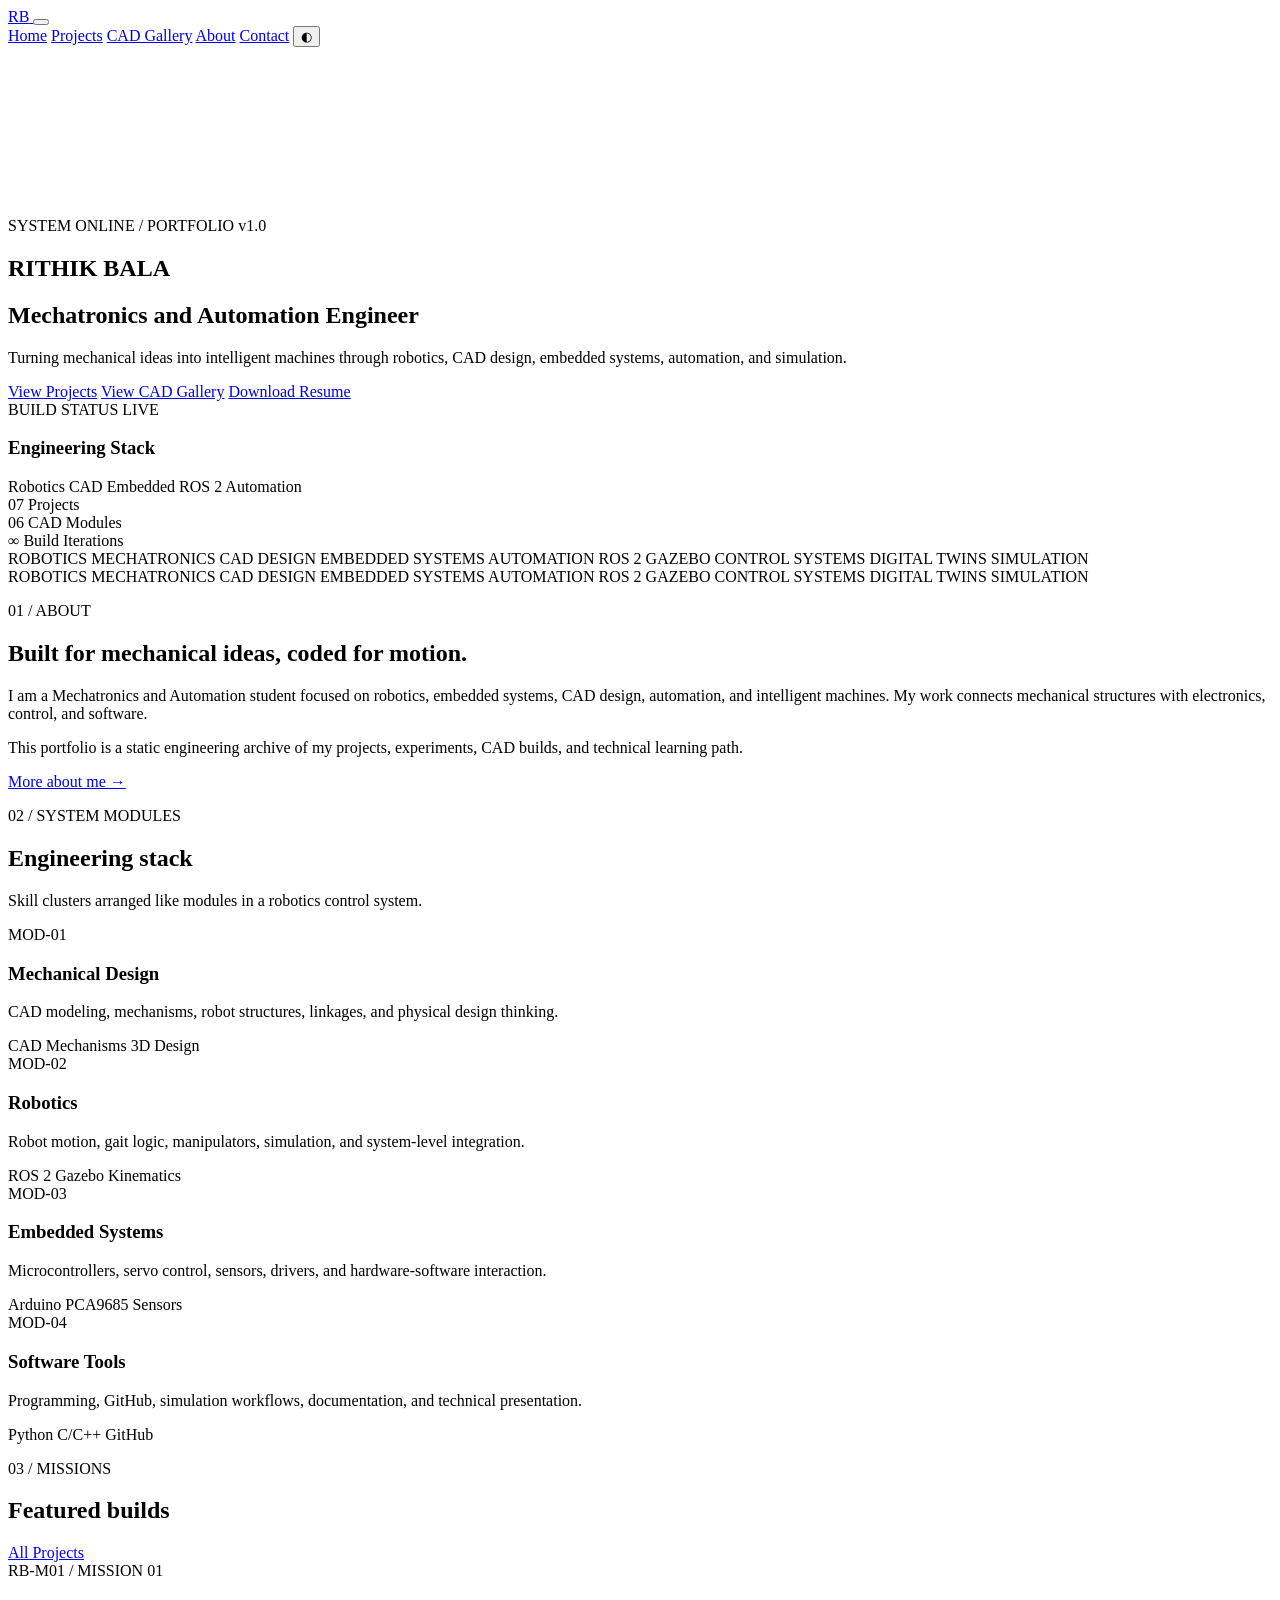
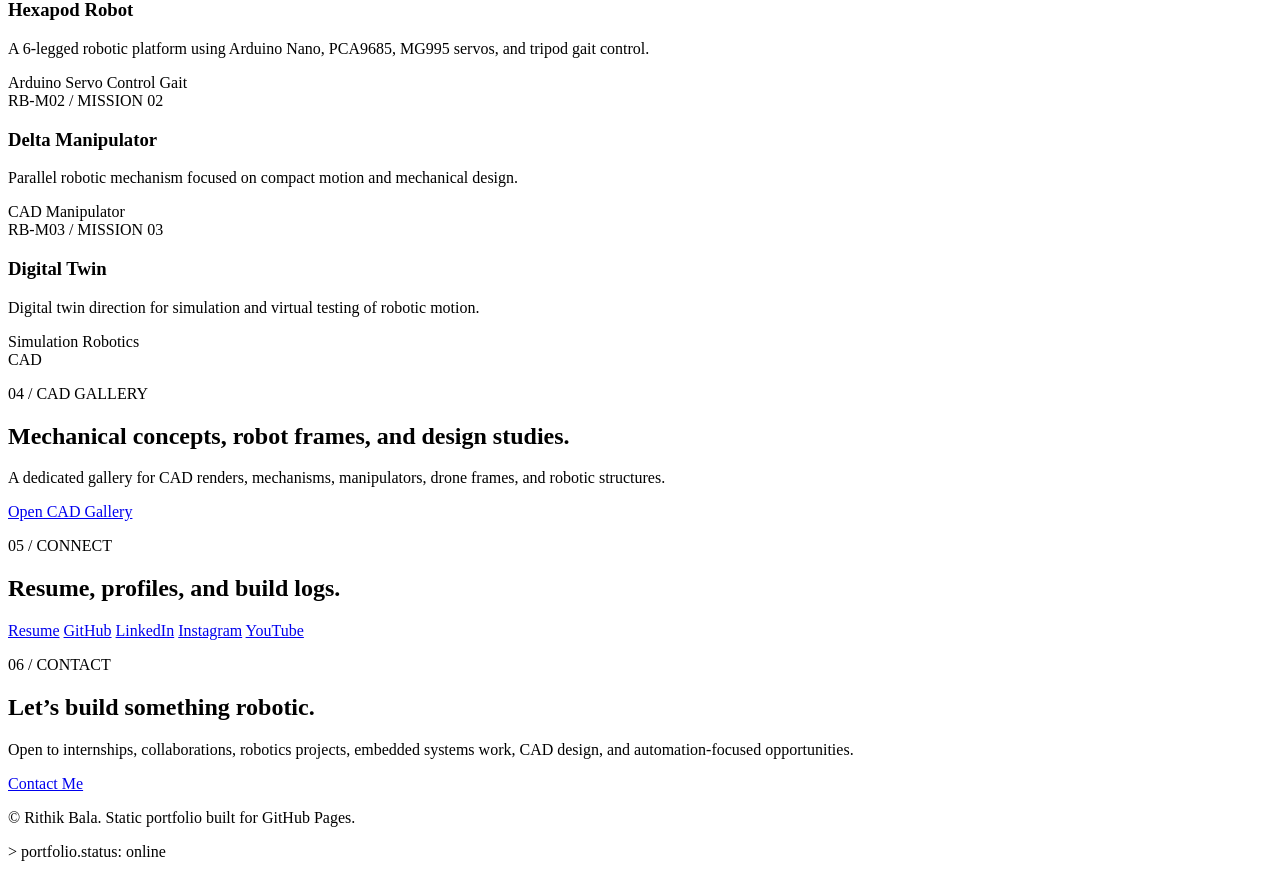
==== index.html @ ded5777e "Initial Portfolio Website" ====
<!DOCTYPE html>
<html lang="en" data-theme="dark">
<head>
  <meta charset="UTF-8" />
  <meta name="viewport" content="width=device-width, initial-scale=1.0" />

  <title>Rithik Bala | Mechatronics and Automation Engineer</title>

  <meta name="description" content="Portfolio of Rithik Bala, a Mechatronics and Automation Engineer focused on robotics, CAD, embedded systems, automation, and intelligent machines." />

  <link rel="stylesheet" href="css/style.css" />
</head>

<body>
  <div class="cursor-glow"></div>
  <div class="noise-layer"></div>
  <div class="scanline-layer"></div>
  <div class="scroll-progress" id="scrollProgress"></div>

  <header class="site-header" id="siteHeader">
    <nav class="navbar container">
      <a href="index.html" class="logo" aria-label="Rithik Bala Home">
        <span>RB</span>
      </a>

      <button class="nav-toggle" id="navToggle" aria-label="Toggle navigation">
        <span></span>
        <span></span>
      </button>

      <div class="nav-menu" id="navMenu">
        <a href="index.html" class="nav-link active">Home</a>
        <a href="projects.html" class="nav-link">Projects</a>
        <a href="cad-gallery.html" class="nav-link">CAD Gallery</a>
        <a href="about.html" class="nav-link">About</a>
        <a href="contact.html" class="nav-link">Contact</a>
        <button class="theme-toggle" id="themeToggle" aria-label="Toggle dark and light mode">
          <span class="theme-icon">◐</span>
        </button>
      </div>
    </nav>
  </header>

  <main>
    <section class="hero home-hero">
      <video class="hero-video" autoplay muted loop playsinline>
        <source src="assets/videos/hero-bg.mp4" type="video/mp4" />
      </video>

      <div class="hero-overlay"></div>
      <div class="grid-overlay"></div>

      <div class="container hero-inner">
        <div class="hero-content reveal">
          <p class="eyebrow">
            <span class="pulse-dot"></span>
            SYSTEM ONLINE / PORTFOLIO v1.0
          </p>

          <h1 class="hero-title glitch-text" data-text="RITHIK BALA">
            RITHIK BALA
          </h1>

          <h2 class="hero-subtitle">Mechatronics and Automation Engineer</h2>

          <p class="hero-description">
            Turning mechanical ideas into intelligent machines through robotics,
            CAD design, embedded systems, automation, and simulation.
          </p>

          <div class="hero-actions">
            <a href="projects.html" class="btn btn-primary">View Projects</a>
            <a href="cad-gallery.html" class="btn btn-secondary">View CAD Gallery</a>
            <a href="assets/resume/Rithik_Bala_Resume.pdf" class="btn btn-ghost" target="_blank">Download Resume</a>
          </div>
        </div>

        <aside class="hero-dashboard reveal delay-2">
          <div class="dashboard-card status-card">
            <div class="card-topline">
              <span>BUILD STATUS</span>
              <span class="live-indicator">LIVE</span>
            </div>
            <h3>Engineering Stack</h3>
            <div class="stack-list">
              <span>Robotics</span>
              <span>CAD</span>
              <span>Embedded</span>
              <span>ROS 2</span>
              <span>Automation</span>
            </div>
          </div>

          <div class="dashboard-grid">
            <div class="mini-panel">
              <span class="panel-number">07</span>
              <span class="panel-label">Projects</span>
            </div>
            <div class="mini-panel">
              <span class="panel-number">06</span>
              <span class="panel-label">CAD Modules</span>
            </div>
            <div class="mini-panel wide">
              <span class="panel-number">∞</span>
              <span class="panel-label">Build Iterations</span>
            </div>
          </div>
        </aside>
      </div>

      <div class="hero-ticker" aria-hidden="true">
  <div class="ticker-track">
    <div class="ticker-group">
      <span>ROBOTICS</span>
      <span>MECHATRONICS</span>
      <span>CAD DESIGN</span>
      <span>EMBEDDED SYSTEMS</span>
      <span>AUTOMATION</span>
      <span>ROS 2</span>
      <span>GAZEBO</span>
      <span>CONTROL SYSTEMS</span>
      <span>DIGITAL TWINS</span>
      <span>SIMULATION</span>
    </div>

    <div class="ticker-group">
      <span>ROBOTICS</span>
      <span>MECHATRONICS</span>
      <span>CAD DESIGN</span>
      <span>EMBEDDED SYSTEMS</span>
      <span>AUTOMATION</span>
      <span>ROS 2</span>
      <span>GAZEBO</span>
      <span>CONTROL SYSTEMS</span>
      <span>DIGITAL TWINS</span>
      <span>SIMULATION</span>
    </div>
  </div>
</div>
    </section>

    <section class="section intro-section">
      <div class="container two-column">
        <div class="section-heading reveal">
          <p class="section-kicker">01 / ABOUT</p>
          <h2>Built for mechanical ideas, coded for motion.</h2>
        </div>

        <div class="section-copy reveal delay-1">
          <p>
            I am a Mechatronics and Automation student focused on robotics,
            embedded systems, CAD design, automation, and intelligent machines.
            My work connects mechanical structures with electronics, control,
            and software.
          </p>
          <p>
            This portfolio is a static engineering archive of my projects,
            experiments, CAD builds, and technical learning path.
          </p>
          <a href="about.html" class="text-link">More about me →</a>
        </div>
      </div>
    </section>

    <section class="section skills-section">
      <div class="container">
        <div class="section-heading centered reveal">
          <p class="section-kicker">02 / SYSTEM MODULES</p>
          <h2>Engineering stack</h2>
          <p>Skill clusters arranged like modules in a robotics control system.</p>
        </div>

        <div class="skills-grid">
          <article class="skill-card reveal">
            <span class="skill-index">MOD-01</span>
            <h3>Mechanical Design</h3>
            <p>CAD modeling, mechanisms, robot structures, linkages, and physical design thinking.</p>
            <div class="tag-row">
              <span>CAD</span>
              <span>Mechanisms</span>
              <span>3D Design</span>
            </div>
          </article>

          <article class="skill-card reveal delay-1">
            <span class="skill-index">MOD-02</span>
            <h3>Robotics</h3>
            <p>Robot motion, gait logic, manipulators, simulation, and system-level integration.</p>
            <div class="tag-row">
              <span>ROS 2</span>
              <span>Gazebo</span>
              <span>Kinematics</span>
            </div>
          </article>

          <article class="skill-card reveal delay-2">
            <span class="skill-index">MOD-03</span>
            <h3>Embedded Systems</h3>
            <p>Microcontrollers, servo control, sensors, drivers, and hardware-software interaction.</p>
            <div class="tag-row">
              <span>Arduino</span>
              <span>PCA9685</span>
              <span>Sensors</span>
            </div>
          </article>

          <article class="skill-card reveal delay-3">
            <span class="skill-index">MOD-04</span>
            <h3>Software Tools</h3>
            <p>Programming, GitHub, simulation workflows, documentation, and technical presentation.</p>
            <div class="tag-row">
              <span>Python</span>
              <span>C/C++</span>
              <span>GitHub</span>
            </div>
          </article>
        </div>
      </div>
    </section>

    <section class="section featured-projects">
      <div class="container">
        <div class="section-heading split-heading reveal">
          <div>
            <p class="section-kicker">03 / MISSIONS</p>
            <h2>Featured builds</h2>
          </div>
          <a href="projects.html" class="btn btn-secondary small-btn">All Projects</a>
        </div>

        <div class="bento-grid home-bento">
          <article class="project-card bento-large reveal tilt-card">
            <div class="mission-label">RB-M01 / MISSION 01</div>
            <h3>Hexapod Robot</h3>
            <p>
              A 6-legged robotic platform using Arduino Nano, PCA9685,
              MG995 servos, and tripod gait control.
            </p>
            <div class="tag-row">
              <span>Arduino</span>
              <span>Servo Control</span>
              <span>Gait</span>
            </div>
          </article>

          <article class="project-card reveal delay-1 tilt-card">
            <div class="mission-label">RB-M02 / MISSION 02</div>
            <h3>Delta Manipulator</h3>
            <p>Parallel robotic mechanism focused on compact motion and mechanical design.</p>
            <div class="tag-row">
              <span>CAD</span>
              <span>Manipulator</span>
            </div>
          </article>

          <article class="project-card reveal delay-2 tilt-card">
            <div class="mission-label">RB-M03 / MISSION 03</div>
            <h3>Digital Twin</h3>
            <p>Digital twin direction for simulation and virtual testing of robotic motion.</p>
            <div class="tag-row">
              <span>Simulation</span>
              <span>Robotics</span>
            </div>
          </article>
        </div>
      </div>
    </section>

    <section class="section cad-preview">
      <div class="container two-column reverse-mobile">
        <div class="cad-orbit reveal">
          <div class="orbit-ring ring-one"></div>
          <div class="orbit-ring ring-two"></div>
          <div class="orbit-core">CAD</div>
        </div>

        <div class="section-heading reveal delay-1">
          <p class="section-kicker">04 / CAD GALLERY</p>
          <h2>Mechanical concepts, robot frames, and design studies.</h2>
          <p>
            A dedicated gallery for CAD renders, mechanisms, manipulators,
            drone frames, and robotic structures.
          </p>
          <a href="cad-gallery.html" class="btn btn-primary">Open CAD Gallery</a>
        </div>
      </div>
    </section>

    <section class="section profile-links-section">
      <div class="container">
        <div class="profile-panel reveal">
          <div>
            <p class="section-kicker">05 / CONNECT</p>
            <h2>Resume, profiles, and build logs.</h2>
          </div>

          <div class="profile-actions">
            <a href="assets/resume/Rithik_Bala_Resume.pdf" target="_blank" class="profile-link">Resume</a>
            <a href="#" class="profile-link">GitHub</a>
            <a href="#" class="profile-link">LinkedIn</a>
            <a href="#" class="profile-link">Instagram</a>
            <a href="#" class="profile-link">YouTube</a>
          </div>
        </div>
      </div>
    </section>

    <section class="section contact-cta">
      <div class="container">
        <div class="cta-box reveal">
          <p class="section-kicker">06 / CONTACT</p>
          <h2>Let’s build something robotic.</h2>
          <p>
            Open to internships, collaborations, robotics projects, embedded systems work,
            CAD design, and automation-focused opportunities.
          </p>
          <a href="contact.html" class="btn btn-primary">Contact Me</a>
        </div>
      </div>
    </section>
  </main>

  <footer class="site-footer">
    <div class="container footer-inner">
      <p>© <span id="year"></span> Rithik Bala. Static portfolio built for GitHub Pages.</p>
      <p class="footer-command">&gt; portfolio.status: online</p>
    </div>
  </footer>

  <script src="js/main.js"></script>
</body>
</html>
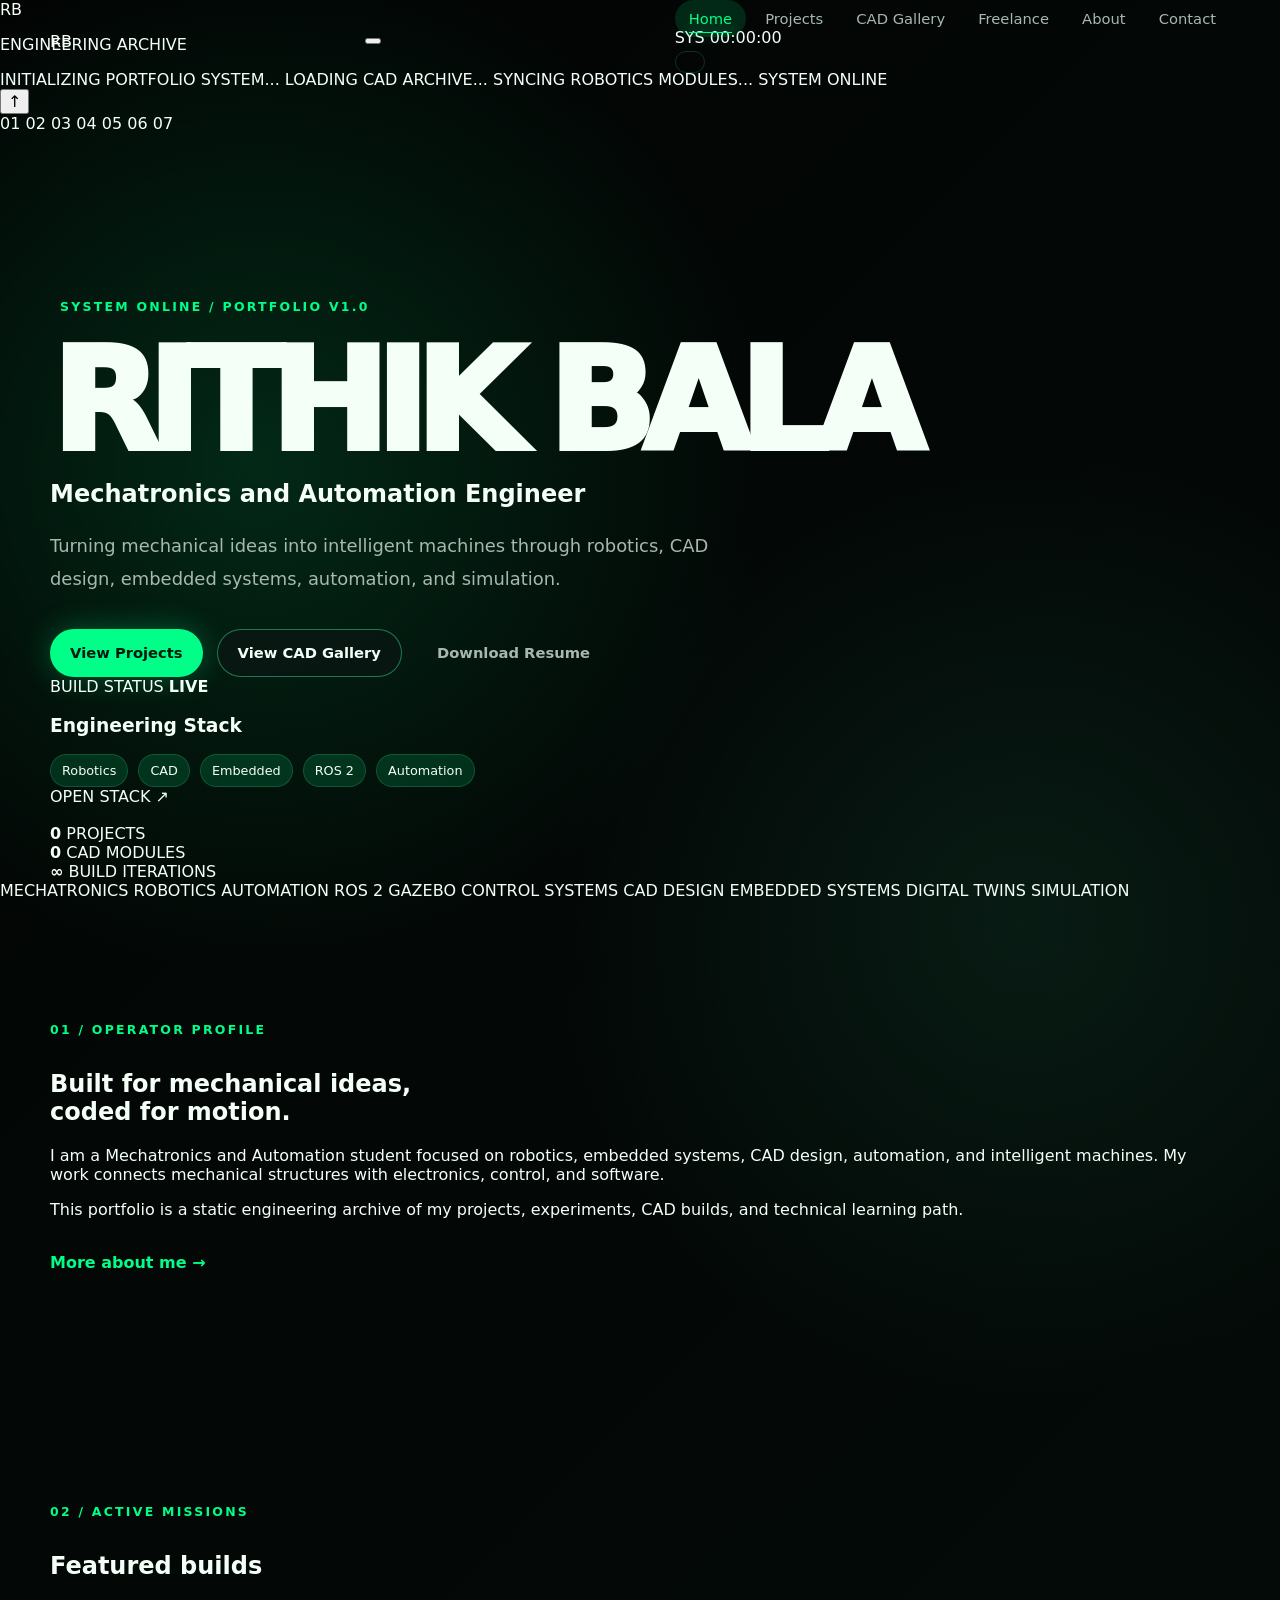
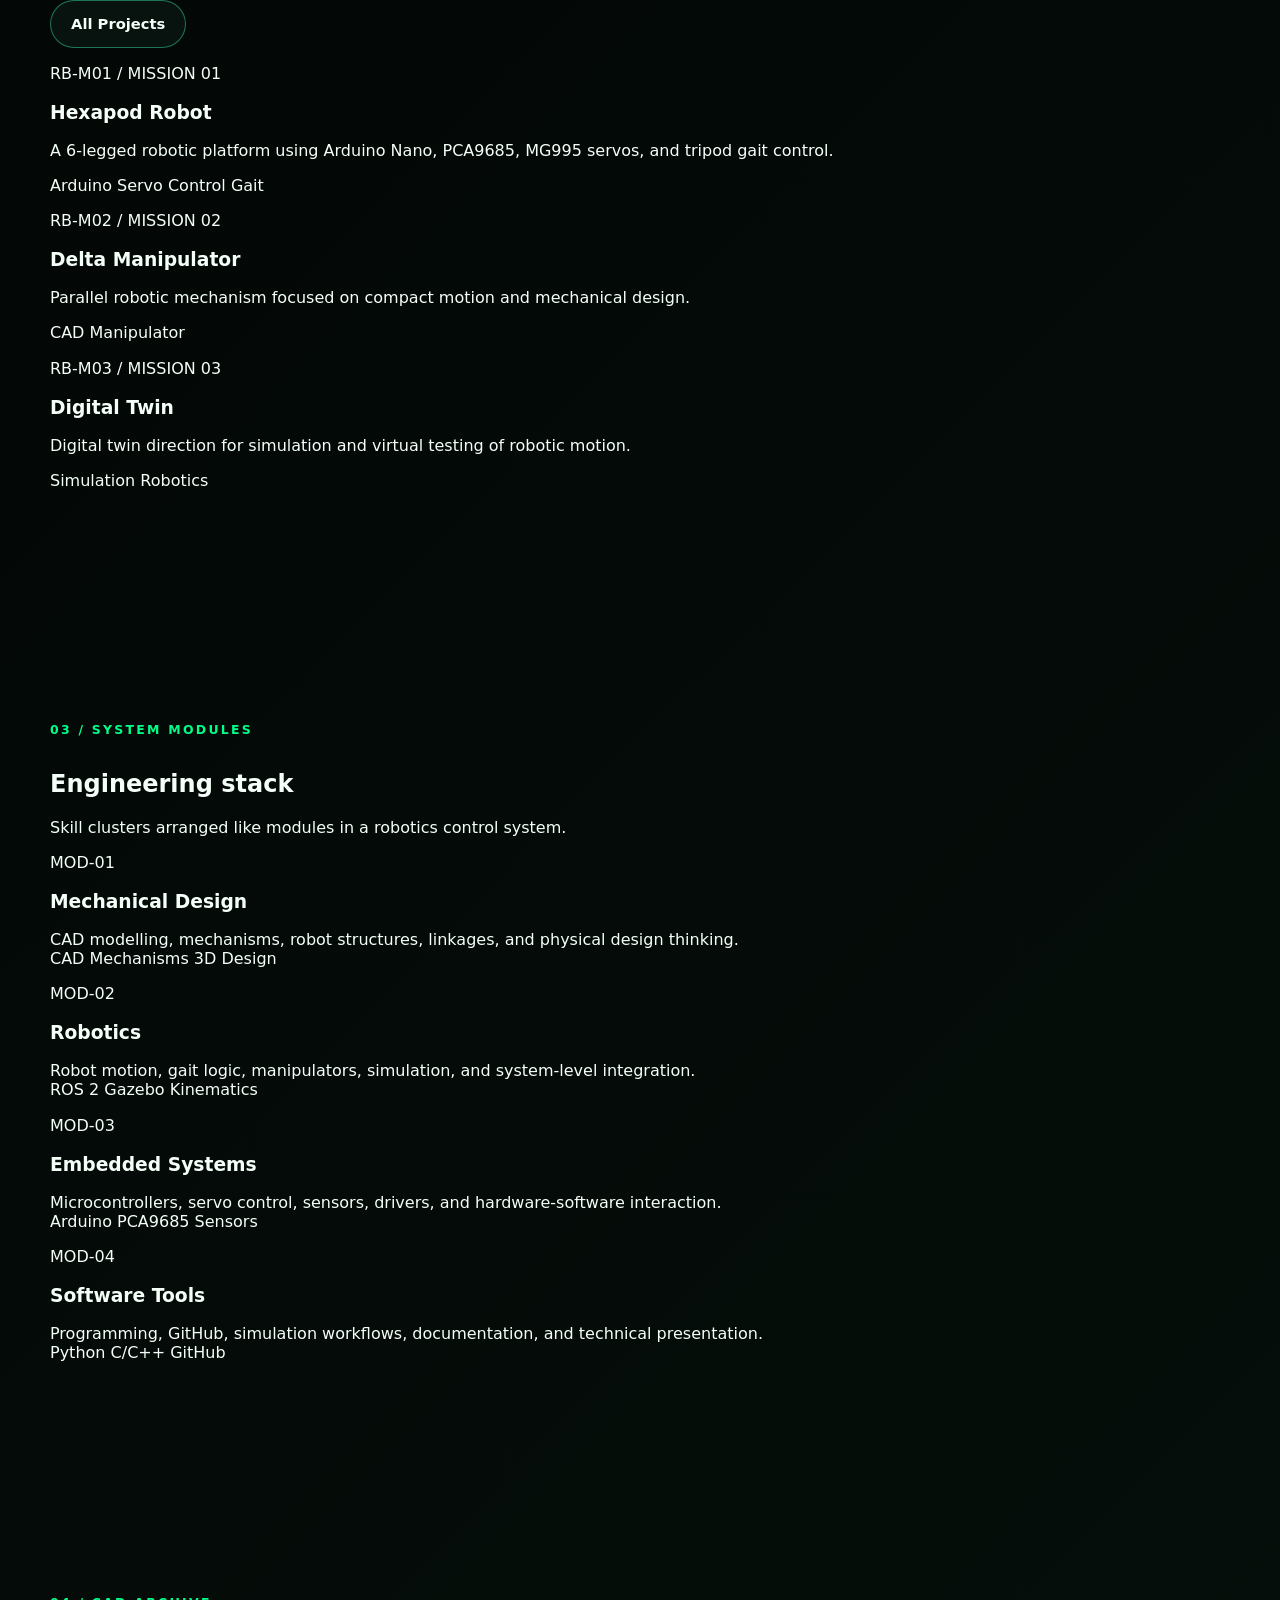
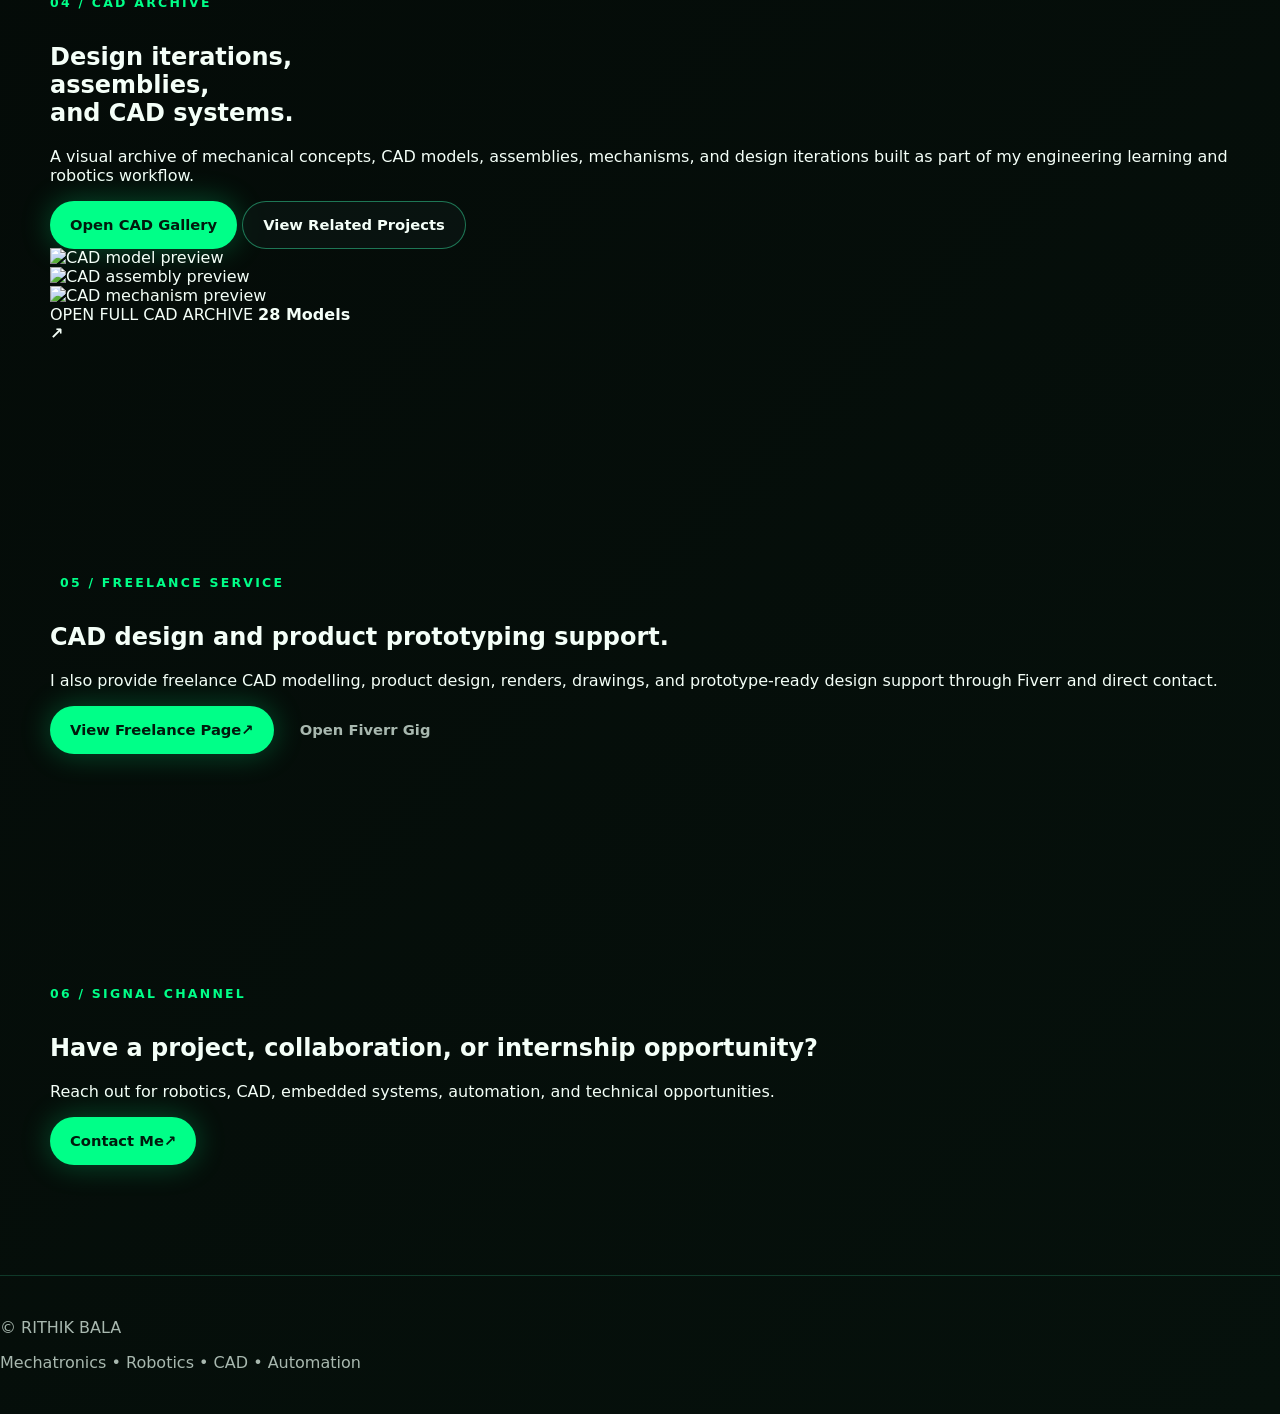
==== commit b80fcae3: "Revise index.html for improved portfolio presentation Updated the portfolio to include a more detail" ====
--- a/index.html
+++ b/index.html
@@ -1,67 +1,125 @@
 <!DOCTYPE html>
-<html lang="en" data-theme="dark">
+<html lang="en">
 <head>
   <meta charset="UTF-8" />
   <meta name="viewport" content="width=device-width, initial-scale=1.0" />
 
-  <title>Rithik Bala | Mechatronics and Automation Engineer</title>
-
-  <meta name="description" content="Portfolio of Rithik Bala, a Mechatronics and Automation Engineer focused on robotics, CAD, embedded systems, automation, and intelligent machines." />
+  <title>RITHIK BALA | Engineering Archive</title>
+
+  <meta
+    name="description"
+    content="RITHIK BALA - Mechatronics and Automation Engineer portfolio featuring robotics, CAD, embedded systems, ROS 2, automation and simulation projects."
+  />
 
   <link rel="stylesheet" href="css/style.css" />
 </head>
 
 <body>
-  <div class="cursor-glow"></div>
-  <div class="noise-layer"></div>
-  <div class="scanline-layer"></div>
-  <div class="scroll-progress" id="scrollProgress"></div>
-
-  <header class="site-header" id="siteHeader">
+  <!-- ================= BOOT LOADER ================= -->
+  <div class="boot-loader" id="bootLoader" aria-hidden="true">
+    <div class="boot-card">
+      <div class="boot-logo">RB</div>
+
+      <p>ENGINEERING ARCHIVE</p>
+
+      <div class="boot-lines">
+        <span>INITIALIZING PORTFOLIO SYSTEM...</span>
+        <span>LOADING CAD ARCHIVE...</span>
+        <span>SYNCING ROBOTICS MODULES...</span>
+        <span>SYSTEM ONLINE</span>
+      </div>
+
+      <div class="boot-progress">
+        <span></span>
+      </div>
+    </div>
+  </div>
+
+  <!-- ================= GLOBAL EFFECTS ================= -->
+  <div class="scroll-progress" aria-hidden="true">
+    <span id="scrollProgressBar"></span>
+  </div>
+
+  <div class="cursor-halo" aria-hidden="true"></div>
+  <div class="cursor-dot" aria-hidden="true"></div>
+
+  <button class="back-to-top" id="backToTop" type="button" aria-label="Back to top">
+    ↑
+  </button>
+
+  <!-- ================= HEADER ================= -->
+  <header class="site-header">
     <nav class="navbar container">
-      <a href="index.html" class="logo" aria-label="Rithik Bala Home">
-        <span>RB</span>
+      <a href="index.html" class="brand" aria-label="RITHIK BALA Home">
+        <span class="brand-glow"></span>
+        <span class="brand-mark">RB</span>
       </a>
 
-      <button class="nav-toggle" id="navToggle" aria-label="Toggle navigation">
+      <button
+        class="mobile-menu-btn"
+        id="mobileMenuBtn"
+        type="button"
+        aria-label="Open navigation menu"
+        aria-expanded="false"
+      >
         <span></span>
         <span></span>
       </button>
 
-      <div class="nav-menu" id="navMenu">
-        <a href="index.html" class="nav-link active">Home</a>
-        <a href="projects.html" class="nav-link">Projects</a>
-        <a href="cad-gallery.html" class="nav-link">CAD Gallery</a>
-        <a href="about.html" class="nav-link">About</a>
-        <a href="contact.html" class="nav-link">Contact</a>
-        <button class="theme-toggle" id="themeToggle" aria-label="Toggle dark and light mode">
-          <span class="theme-icon">◐</span>
-        </button>
+      <div class="nav-panel" id="navPanel">
+        <div class="nav-links">
+          <a href="index.html" class="nav-link">Home</a>
+          <a href="projects.html" class="nav-link">Projects</a>
+          <a href="cad-gallery.html" class="nav-link">CAD Gallery</a>
+          <a href="freelance.html" class="nav-link">Freelance</a>
+          <a href="about.html" class="nav-link">About</a>
+          <a href="contact.html" class="nav-link">Contact</a>
+        </div>
+
+        <div class="nav-tools">
+          <div class="system-clock" id="systemClock">SYS 00:00:00</div>
+
+          <button class="theme-toggle" id="themeToggle" type="button" aria-label="Toggle theme">
+            <span></span>
+          </button>
+        </div>
       </div>
     </nav>
   </header>
 
+  <!-- ================= SIDE SECTION RAIL ================= -->
+  <aside class="section-rail" aria-label="Homepage sections">
+    <a href="#system-boot">01</a>
+    <a href="#operator-profile">02</a>
+    <a href="#active-missions">03</a>
+    <a href="#system-modules">04</a>
+    <a href="#cad-preview">05</a>
+    <a href="#freelance-preview">06</a>
+    <a href="#signal-channel">07</a>
+  </aside>
+
   <main>
-    <section class="hero home-hero">
-      <video class="hero-video" autoplay muted loop playsinline>
+    <!-- ================= HERO ================= -->
+    <section id="system-boot" class="home-hero page-section">
+      <video class="hero-bg-video" autoplay muted loop playsinline>
         <source src="assets/videos/hero-bg.mp4" type="video/mp4" />
       </video>
 
-      <div class="hero-overlay"></div>
-      <div class="grid-overlay"></div>
-
-      <div class="container hero-inner">
-        <div class="hero-content reveal">
+      <div class="hero-video-overlay"></div>
+
+      <div class="container hero-grid">
+        <div class="hero-copy reveal">
           <p class="eyebrow">
-            <span class="pulse-dot"></span>
-            SYSTEM ONLINE / PORTFOLIO v1.0
-          </p>
-
-          <h1 class="hero-title glitch-text" data-text="RITHIK BALA">
-            RITHIK BALA
+            <span class="status-dot"></span>
+            SYSTEM ONLINE / PORTFOLIO V1.0
+          </p>
+
+          <h1 class="hero-title glitch-hover" data-text="RITHIK BALA">
+            <span>RITHIK</span>
+            <span>BALA</span>
           </h1>
 
-          <h2 class="hero-subtitle">Mechatronics and Automation Engineer</h2>
+          <h2 class="hero-role">Mechatronics and Automation Engineer</h2>
 
           <p class="hero-description">
             Turning mechanical ideas into intelligent machines through robotics,
@@ -71,17 +129,21 @@
           <div class="hero-actions">
             <a href="projects.html" class="btn btn-primary">View Projects</a>
             <a href="cad-gallery.html" class="btn btn-secondary">View CAD Gallery</a>
-            <a href="assets/resume/Rithik_Bala_Resume.pdf" class="btn btn-ghost" target="_blank">Download Resume</a>
-          </div>
-        </div>
-
-        <aside class="hero-dashboard reveal delay-2">
-          <div class="dashboard-card status-card">
-            <div class="card-topline">
+            <a href="assets/files/resume.pdf" target="_blank" class="btn btn-ghost">
+              Download Resume
+            </a>
+          </div>
+        </div>
+
+        <aside class="hero-dashboard reveal">
+          <div class="status-card glass-card">
+            <div class="status-top">
               <span>BUILD STATUS</span>
-              <span class="live-indicator">LIVE</span>
-            </div>
+              <strong>LIVE</strong>
+            </div>
+
             <h3>Engineering Stack</h3>
+
             <div class="stack-list">
               <span>Robotics</span>
               <span>CAD</span>
@@ -89,175 +151,132 @@
               <span>ROS 2</span>
               <span>Automation</span>
             </div>
-          </div>
-
-          <div class="dashboard-grid">
-            <div class="mini-panel">
-              <span class="panel-number">07</span>
-              <span class="panel-label">Projects</span>
-            </div>
-            <div class="mini-panel">
-              <span class="panel-number">06</span>
-              <span class="panel-label">CAD Modules</span>
-            </div>
-            <div class="mini-panel wide">
-              <span class="panel-number">∞</span>
-              <span class="panel-label">Build Iterations</span>
+
+            <a href="about.html" class="card-link">OPEN STACK ↗</a>
+          </div>
+
+          <div class="stats-grid">
+            <div class="stat-card glass-card">
+              <strong data-count="7">0</strong>
+              <span>PROJECTS</span>
+            </div>
+
+            <div class="stat-card glass-card">
+              <strong data-count="28">0</strong>
+              <span>CAD MODULES</span>
+            </div>
+
+            <div class="stat-card glass-card stat-wide">
+              <strong>∞</strong>
+              <span>BUILD ITERATIONS</span>
             </div>
           </div>
         </aside>
       </div>
 
-      <div class="hero-ticker" aria-hidden="true">
-  <div class="ticker-track">
-    <div class="ticker-group">
-      <span>ROBOTICS</span>
-      <span>MECHATRONICS</span>
-      <span>CAD DESIGN</span>
-      <span>EMBEDDED SYSTEMS</span>
-      <span>AUTOMATION</span>
-      <span>ROS 2</span>
-      <span>GAZEBO</span>
-      <span>CONTROL SYSTEMS</span>
-      <span>DIGITAL TWINS</span>
-      <span>SIMULATION</span>
-    </div>
-
-    <div class="ticker-group">
-      <span>ROBOTICS</span>
-      <span>MECHATRONICS</span>
-      <span>CAD DESIGN</span>
-      <span>EMBEDDED SYSTEMS</span>
-      <span>AUTOMATION</span>
-      <span>ROS 2</span>
-      <span>GAZEBO</span>
-      <span>CONTROL SYSTEMS</span>
-      <span>DIGITAL TWINS</span>
-      <span>SIMULATION</span>
-    </div>
-  </div>
-</div>
-    </section>
-
-    <section class="section intro-section">
-      <div class="container two-column">
-        <div class="section-heading reveal">
-          <p class="section-kicker">01 / ABOUT</p>
-          <h2>Built for mechanical ideas, coded for motion.</h2>
-        </div>
-
-        <div class="section-copy reveal delay-1">
+      <div class="home-marquee">
+        <div class="marquee-track" data-marquee>
+          <span>MECHATRONICS</span>
+          <span>ROBOTICS</span>
+          <span>AUTOMATION</span>
+          <span>ROS 2</span>
+          <span>GAZEBO</span>
+          <span>CONTROL SYSTEMS</span>
+          <span>CAD DESIGN</span>
+          <span>EMBEDDED SYSTEMS</span>
+          <span>DIGITAL TWINS</span>
+          <span>SIMULATION</span>
+        </div>
+      </div>
+    </section>
+
+    <!-- ================= ABOUT PREVIEW ================= -->
+    <section id="operator-profile" class="home-about-preview page-section section">
+      <div class="container split-preview">
+        <div class="preview-heading reveal">
+          <p class="eyebrow">01 / OPERATOR PROFILE</p>
+
+          <h2>
+            Built for mechanical ideas,<br />
+            coded for motion.
+          </h2>
+        </div>
+
+        <div class="preview-copy reveal">
           <p>
             I am a Mechatronics and Automation student focused on robotics,
             embedded systems, CAD design, automation, and intelligent machines.
             My work connects mechanical structures with electronics, control,
             and software.
           </p>
+
           <p>
             This portfolio is a static engineering archive of my projects,
             experiments, CAD builds, and technical learning path.
           </p>
+
           <a href="about.html" class="text-link">More about me →</a>
         </div>
       </div>
     </section>
 
-    <section class="section skills-section">
+    <!-- ================= FEATURED BUILDS ================= -->
+    <section id="active-missions" class="home-featured page-section section">
       <div class="container">
-        <div class="section-heading centered reveal">
-          <p class="section-kicker">02 / SYSTEM MODULES</p>
-          <h2>Engineering stack</h2>
-          <p>Skill clusters arranged like modules in a robotics control system.</p>
-        </div>
-
-        <div class="skills-grid">
-          <article class="skill-card reveal">
-            <span class="skill-index">MOD-01</span>
-            <h3>Mechanical Design</h3>
-            <p>CAD modeling, mechanisms, robot structures, linkages, and physical design thinking.</p>
-            <div class="tag-row">
-              <span>CAD</span>
-              <span>Mechanisms</span>
-              <span>3D Design</span>
-            </div>
-          </article>
-
-          <article class="skill-card reveal delay-1">
-            <span class="skill-index">MOD-02</span>
-            <h3>Robotics</h3>
-            <p>Robot motion, gait logic, manipulators, simulation, and system-level integration.</p>
-            <div class="tag-row">
-              <span>ROS 2</span>
-              <span>Gazebo</span>
-              <span>Kinematics</span>
-            </div>
-          </article>
-
-          <article class="skill-card reveal delay-2">
-            <span class="skill-index">MOD-03</span>
-            <h3>Embedded Systems</h3>
-            <p>Microcontrollers, servo control, sensors, drivers, and hardware-software interaction.</p>
-            <div class="tag-row">
-              <span>Arduino</span>
-              <span>PCA9685</span>
-              <span>Sensors</span>
-            </div>
-          </article>
-
-          <article class="skill-card reveal delay-3">
-            <span class="skill-index">MOD-04</span>
-            <h3>Software Tools</h3>
-            <p>Programming, GitHub, simulation workflows, documentation, and technical presentation.</p>
-            <div class="tag-row">
-              <span>Python</span>
-              <span>C/C++</span>
-              <span>GitHub</span>
-            </div>
-          </article>
-        </div>
-      </div>
-    </section>
-
-    <section class="section featured-projects">
-      <div class="container">
-        <div class="section-heading split-heading reveal">
+        <div class="section-top reveal">
           <div>
-            <p class="section-kicker">03 / MISSIONS</p>
+            <p class="eyebrow">02 / ACTIVE MISSIONS</p>
             <h2>Featured builds</h2>
           </div>
-          <a href="projects.html" class="btn btn-secondary small-btn">All Projects</a>
-        </div>
-
-        <div class="bento-grid home-bento">
-          <article class="project-card bento-large reveal tilt-card">
-            <div class="mission-label">RB-M01 / MISSION 01</div>
+
+          <a href="projects.html" class="btn btn-secondary">All Projects</a>
+        </div>
+
+        <div class="mission-grid">
+          <article class="mission-card mission-large glass-card reveal">
+            <p class="mission-code">RB-M01 / MISSION 01</p>
+
             <h3>Hexapod Robot</h3>
+
             <p>
               A 6-legged robotic platform using Arduino Nano, PCA9685,
               MG995 servos, and tripod gait control.
             </p>
-            <div class="tag-row">
+
+            <div class="mini-tags">
               <span>Arduino</span>
               <span>Servo Control</span>
               <span>Gait</span>
             </div>
           </article>
 
-          <article class="project-card reveal delay-1 tilt-card">
-            <div class="mission-label">RB-M02 / MISSION 02</div>
+          <article class="mission-card glass-card reveal">
+            <p class="mission-code">RB-M02 / MISSION 02</p>
+
             <h3>Delta Manipulator</h3>
-            <p>Parallel robotic mechanism focused on compact motion and mechanical design.</p>
-            <div class="tag-row">
+
+            <p>
+              Parallel robotic mechanism focused on compact motion and
+              mechanical design.
+            </p>
+
+            <div class="mini-tags">
               <span>CAD</span>
               <span>Manipulator</span>
             </div>
           </article>
 
-          <article class="project-card reveal delay-2 tilt-card">
-            <div class="mission-label">RB-M03 / MISSION 03</div>
+          <article class="mission-card glass-card reveal">
+            <p class="mission-code">RB-M03 / MISSION 03</p>
+
             <h3>Digital Twin</h3>
-            <p>Digital twin direction for simulation and virtual testing of robotic motion.</p>
-            <div class="tag-row">
+
+            <p>
+              Digital twin direction for simulation and virtual testing of
+              robotic motion.
+            </p>
+
+            <div class="mini-tags">
               <span>Simulation</span>
               <span>Robotics</span>
             </div>
@@ -266,67 +285,220 @@
       </div>
     </section>
 
-    <section class="section cad-preview">
-      <div class="container two-column reverse-mobile">
-        <div class="cad-orbit reveal">
-          <div class="orbit-ring ring-one"></div>
-          <div class="orbit-ring ring-two"></div>
-          <div class="orbit-core">CAD</div>
-        </div>
-
-        <div class="section-heading reveal delay-1">
-          <p class="section-kicker">04 / CAD GALLERY</p>
-          <h2>Mechanical concepts, robot frames, and design studies.</h2>
+    <!-- ================= ENGINEERING STACK ================= -->
+    <section id="system-modules" class="home-stack page-section section">
+      <div class="container">
+        <div class="center-heading reveal">
+          <p class="eyebrow">03 / SYSTEM MODULES</p>
+
+          <h2>Engineering stack</h2>
+
           <p>
-            A dedicated gallery for CAD renders, mechanisms, manipulators,
-            drone frames, and robotic structures.
-          </p>
-          <a href="cad-gallery.html" class="btn btn-primary">Open CAD Gallery</a>
-        </div>
-      </div>
-    </section>
-
-    <section class="section profile-links-section">
-      <div class="container">
-        <div class="profile-panel reveal">
-          <div>
-            <p class="section-kicker">05 / CONNECT</p>
-            <h2>Resume, profiles, and build logs.</h2>
-          </div>
-
-          <div class="profile-actions">
-            <a href="assets/resume/Rithik_Bala_Resume.pdf" target="_blank" class="profile-link">Resume</a>
-            <a href="#" class="profile-link">GitHub</a>
-            <a href="#" class="profile-link">LinkedIn</a>
-            <a href="#" class="profile-link">Instagram</a>
-            <a href="#" class="profile-link">YouTube</a>
-          </div>
-        </div>
-      </div>
-    </section>
-
-    <section class="section contact-cta">
-      <div class="container">
-        <div class="cta-box reveal">
-          <p class="section-kicker">06 / CONTACT</p>
-          <h2>Let’s build something robotic.</h2>
+            Skill clusters arranged like modules in a robotics control system.
+          </p>
+        </div>
+
+        <div class="stack-module-grid">
+          <article class="stack-module glass-card reveal">
+            <p>MOD-01</p>
+
+            <h3>Mechanical Design</h3>
+
+            <span>
+              CAD modelling, mechanisms, robot structures, linkages, and
+              physical design thinking.
+            </span>
+
+            <div class="mini-tags">
+              <span>CAD</span>
+              <span>Mechanisms</span>
+              <span>3D Design</span>
+            </div>
+          </article>
+
+          <article class="stack-module glass-card reveal">
+            <p>MOD-02</p>
+
+            <h3>Robotics</h3>
+
+            <span>
+              Robot motion, gait logic, manipulators, simulation, and
+              system-level integration.
+            </span>
+
+            <div class="mini-tags">
+              <span>ROS 2</span>
+              <span>Gazebo</span>
+              <span>Kinematics</span>
+            </div>
+          </article>
+
+          <article class="stack-module glass-card reveal">
+            <p>MOD-03</p>
+
+            <h3>Embedded Systems</h3>
+
+            <span>
+              Microcontrollers, servo control, sensors, drivers, and
+              hardware-software interaction.
+            </span>
+
+            <div class="mini-tags">
+              <span>Arduino</span>
+              <span>PCA9685</span>
+              <span>Sensors</span>
+            </div>
+          </article>
+
+          <article class="stack-module glass-card reveal">
+            <p>MOD-04</p>
+
+            <h3>Software Tools</h3>
+
+            <span>
+              Programming, GitHub, simulation workflows, documentation,
+              and technical presentation.
+            </span>
+
+            <div class="mini-tags">
+              <span>Python</span>
+              <span>C/C++</span>
+              <span>GitHub</span>
+            </div>
+          </article>
+        </div>
+      </div>
+    </section>
+
+    <!-- ================= CAD PREVIEW ================= -->
+    <section class="section page-section cad-showcase-section" id="cad-preview">
+      <div class="container cad-showcase-grid">
+        <div class="cad-showcase-copy reveal">
+          <p class="eyebrow">04 / CAD ARCHIVE</p>
+
+          <h2>
+            Design iterations,<br />
+            assemblies,<br />
+            and CAD systems.
+          </h2>
+
           <p>
-            Open to internships, collaborations, robotics projects, embedded systems work,
-            CAD design, and automation-focused opportunities.
-          </p>
-          <a href="contact.html" class="btn btn-primary">Contact Me</a>
-        </div>
+            A visual archive of mechanical concepts, CAD models, assemblies,
+            mechanisms, and design iterations built as part of my engineering
+            learning and robotics workflow.
+          </p>
+
+          <div class="cad-showcase-actions">
+            <a href="cad-gallery.html" class="btn btn-primary">
+              Open CAD Gallery
+            </a>
+
+            <a href="projects.html" class="btn btn-secondary">
+              View Related Projects
+            </a>
+          </div>
+        </div>
+
+        <div class="cad-showcase-board reveal">
+          <div class="cad-preview-large">
+            <img
+              src="assets/images/Screenshot 2025-04-02 144808.png"
+              alt="CAD model preview"
+            />
+          </div>
+
+          <div class="cad-preview-small">
+            <img
+              src="assets/images/Screenshot 2026-04-10 230436.png"
+              alt="CAD assembly preview"
+            />
+          </div>
+
+          <div class="cad-preview-small">
+            <img
+              src="assets/images/Screenshot 2025-08-09 233923.png"
+              alt="CAD mechanism preview"
+            />
+          </div>
+
+          <a href="cad-gallery.html" class="cad-archive-link glass-card">
+            <div>
+              <span>OPEN FULL CAD ARCHIVE</span>
+              <strong>28 Models</strong>
+            </div>
+
+            <b>↗</b>
+          </a>
+        </div>
+      </div>
+    </section>
+
+    <!-- ================= FREELANCE PREVIEW ================= -->
+    <section id="freelance-preview" class="section page-section home-freelance-preview">
+      <div class="container final-cta glass-card reveal">
+        <div>
+          <p class="eyebrow">
+            <span class="status-dot"></span>
+            05 / FREELANCE SERVICE
+          </p>
+
+          <h2>
+            CAD design and product
+            prototyping support.
+          </h2>
+
+          <p>
+            I also provide freelance CAD modelling, product design, renders,
+            drawings, and prototype-ready design support through Fiverr and direct contact.
+          </p>
+        </div>
+
+        <div class="final-cta-actions">
+          <a href="freelance.html" class="btn btn-primary cta-arrow-btn">
+            <span>View Freelance Page</span>
+            <b>↗</b>
+          </a>
+
+          <a
+            href="https://www.fiverr.com/s/XL4eGm5"
+            target="_blank"
+            rel="noopener noreferrer"
+            class="btn btn-ghost"
+          >
+            Open Fiverr Gig
+          </a>
+        </div>
+      </div>
+    </section>
+
+    <!-- ================= CONTACT PREVIEW ================= -->
+    <section id="signal-channel" class="home-contact-preview page-section section">
+      <div class="container contact-preview-card glass-card reveal">
+        <div>
+          <p class="eyebrow">06 / SIGNAL CHANNEL</p>
+
+          <h2>Have a project, collaboration, or internship opportunity?</h2>
+
+          <p>
+            Reach out for robotics, CAD, embedded systems, automation,
+            and technical opportunities.
+          </p>
+        </div>
+
+        <a href="contact.html" class="btn btn-primary cta-arrow-btn">
+          <span>Contact Me</span>
+          <b>↗</b>
+        </a>
       </div>
     </section>
   </main>
 
+  <!-- ================= FOOTER ================= -->
   <footer class="site-footer">
-    <div class="container footer-inner">
-      <p>© <span id="year"></span> Rithik Bala. Static portfolio built for GitHub Pages.</p>
-      <p class="footer-command">&gt; portfolio.status: online</p>
-    </div>
+    <p>© <span data-year></span> RITHIK BALA</p>
+    <p>Mechatronics • Robotics • CAD • Automation</p>
   </footer>
 
   <script src="js/main.js"></script>
 </body>
-</html>+</html>
--- a/css/style.css
+++ b/css/style.css
@@ -0,0 +1,2561 @@
+/* ================================
+   RITHIK BALA PORTFOLIO
+   Static GitHub Pages Website
+   ================================ */
+
+:root {
+  --bg: #020403;
+  --bg-2: #06110c;
+  --panel: rgba(11, 23, 18, 0.78);
+  --panel-solid: #0b1712;
+  --panel-soft: rgba(13, 35, 25, 0.65);
+  --text: #f4fff8;
+  --muted: #a8b8af;
+  --muted-2: #74857b;
+  --green: #00ff88;
+  --green-2: #3dffb5;
+  --green-soft: rgba(0, 255, 136, 0.14);
+  --green-glow: rgba(0, 255, 136, 0.28);
+  --border: rgba(61, 255, 181, 0.18);
+  --border-strong: rgba(61, 255, 181, 0.42);
+  --shadow: 0 24px 80px rgba(0, 0, 0, 0.45);
+  --radius-xl: 32px;
+  --radius-lg: 24px;
+  --radius-md: 16px;
+  --radius-sm: 12px;
+  --container: 1180px;
+  --header-height: 82px;
+  --transition: 220ms ease;
+}
+
+html[data-theme="light"] {
+  --bg: #f5fff9;
+  --bg-2: #eafff3;
+  --panel: rgba(255, 255, 255, 0.78);
+  --panel-solid: #ffffff;
+  --panel-soft: rgba(226, 255, 239, 0.85);
+  --text: #06110c;
+  --muted: #355145;
+  --muted-2: #5c7368;
+  --green: #008f55;
+  --green-2: #00b86b;
+  --green-soft: rgba(0, 143, 85, 0.12);
+  --green-glow: rgba(0, 143, 85, 0.22);
+  --border: rgba(0, 143, 85, 0.18);
+  --border-strong: rgba(0, 143, 85, 0.36);
+  --shadow: 0 24px 80px rgba(0, 50, 30, 0.12);
+}
+
+*,
+*::before,
+*::after {
+  box-sizing: border-box;
+}
+
+html {
+  scroll-behavior: smooth;
+  background: var(--bg);
+}
+
+body {
+  margin: 0;
+  min-height: 100vh;
+  font-family:
+    Inter, ui-sans-serif, system-ui, -apple-system, BlinkMacSystemFont,
+    "Segoe UI", sans-serif;
+  background:
+    radial-gradient(circle at 20% 10%, var(--green-soft), transparent 32rem),
+    radial-gradient(circle at 80% 20%, rgba(61, 255, 181, 0.08), transparent 30rem),
+    linear-gradient(135deg, var(--bg), var(--bg-2));
+  color: var(--text);
+  overflow-x: hidden;
+}
+
+body.nav-open {
+  overflow: hidden;
+}
+
+a {
+  color: inherit;
+  text-decoration: none;
+}
+
+img,
+video {
+  max-width: 100%;
+}
+
+button {
+  font: inherit;
+}
+
+::selection {
+  background: var(--green);
+  color: #001a0d;
+}
+
+.container {
+  width: min(var(--container), calc(100% - 40px));
+  margin-inline: auto;
+}
+
+/* ================================
+   Global Visual Layers
+   ================================ */
+
+.noise-layer {
+  position: fixed;
+  inset: 0;
+  z-index: 100;
+  pointer-events: none;
+  opacity: 0.09;
+  mix-blend-mode: overlay;
+  background-image:
+    repeating-radial-gradient(circle at 0 0, rgba(255, 255, 255, 0.35) 0 1px, transparent 1px 2px);
+  background-size: 3px 3px;
+  animation: noiseShift 900ms steps(2) infinite;
+}
+
+@keyframes noiseShift {
+  0% { transform: translate(0, 0); }
+  25% { transform: translate(-1%, 1%); }
+  50% { transform: translate(1%, -1%); }
+  75% { transform: translate(-1%, -1%); }
+  100% { transform: translate(0, 0); }
+}
+
+.scanline-layer {
+  position: fixed;
+  inset: 0;
+  z-index: 99;
+  pointer-events: none;
+  opacity: 0.08;
+  background: linear-gradient(
+    to bottom,
+    transparent 0%,
+    rgba(61, 255, 181, 0.2) 50%,
+    transparent 100%
+  );
+  background-size: 100% 6px;
+}
+
+/* Reduced cursor glow */
+
+.cursor-glow {
+  position: fixed;
+  width: 220px;
+  height: 220px;
+  border-radius: 50%;
+  background: radial-gradient(
+    circle,
+    rgba(0, 255, 136, 0.12),
+    rgba(0, 255, 136, 0.045) 35%,
+    transparent 50%
+  );
+  pointer-events: none;
+  z-index: 1;
+  transform: translate(-50%, -50%);
+  opacity: 0;
+  transition: opacity 200ms ease;
+  will-change: transform;
+}
+
+.scroll-progress {
+  position: fixed;
+  top: 0;
+  left: 0;
+  height: 3px;
+  width: 0%;
+  background: linear-gradient(90deg, var(--green), var(--green-2));
+  z-index: 9999;
+  box-shadow: 0 0 18px var(--green-glow);
+}
+
+/* ================================
+   Header / Navbar
+   ================================ */
+
+.site-header {
+  position: fixed;
+  top: 0;
+  left: 0;
+  width: 100%;
+  height: var(--header-height);
+  z-index: 1000;
+  transition: var(--transition);
+}
+
+.site-header.scrolled {
+  background: rgba(2, 4, 3, 0.68);
+  backdrop-filter: blur(18px);
+  border-bottom: 1px solid var(--border);
+}
+
+html[data-theme="light"] .site-header.scrolled {
+  background: rgba(245, 255, 249, 0.78);
+}
+
+.navbar {
+  height: var(--header-height);
+  display: flex;
+  align-items: center;
+  justify-content: space-between;
+}
+
+.logo {
+  width: 48px;
+  height: 48px;
+  border: 1px solid var(--border-strong);
+  border-radius: 50%;
+  display: grid;
+  place-items: center;
+  color: var(--green);
+  font-weight: 800;
+  letter-spacing: -0.06em;
+  background: var(--panel);
+  box-shadow: 0 0 28px rgba(0, 255, 136, 0.08);
+  position: relative;
+  overflow: hidden;
+}
+
+.logo::before {
+  content: "";
+  position: absolute;
+  inset: -50%;
+  background: conic-gradient(transparent, var(--green), transparent 30%);
+  animation: rotate 5s linear infinite;
+  opacity: 0.35;
+}
+
+.logo span {
+  position: relative;
+  z-index: 1;
+  width: 42px;
+  height: 42px;
+  border-radius: 50%;
+  display: grid;
+  place-items: center;
+  background: var(--bg);
+}
+
+@keyframes rotate {
+  to { transform: rotate(360deg); }
+}
+
+.nav-menu {
+  display: flex;
+  align-items: center;
+  gap: 8px;
+  padding: 8px;
+  border: 1px solid var(--border);
+  border-radius: 999px;
+  background: rgba(11, 23, 18, 0.5);
+  backdrop-filter: blur(14px);
+}
+
+html[data-theme="light"] .nav-menu {
+  background: rgba(255, 255, 255, 0.6);
+}
+
+.nav-link,
+.theme-toggle {
+  border: 0;
+  color: var(--muted);
+  background: transparent;
+  padding: 10px 14px;
+  border-radius: 999px;
+  cursor: pointer;
+  transition: var(--transition);
+  font-size: 0.92rem;
+}
+
+.nav-link:hover,
+.nav-link.active,
+.theme-toggle:hover {
+  color: var(--text);
+  background: var(--green-soft);
+}
+
+.nav-link.active {
+  color: var(--green);
+}
+
+.theme-toggle {
+  border: 1px solid var(--border);
+}
+
+.nav-toggle {
+  display: none;
+  width: 48px;
+  height: 48px;
+  border: 1px solid var(--border);
+  border-radius: 50%;
+  background: var(--panel);
+  cursor: pointer;
+  position: relative;
+}
+
+.nav-toggle span {
+  position: absolute;
+  left: 14px;
+  width: 20px;
+  height: 2px;
+  background: var(--text);
+  transition: var(--transition);
+}
+
+.nav-toggle span:first-child {
+  top: 18px;
+}
+
+.nav-toggle span:last-child {
+  top: 28px;
+}
+
+.nav-toggle.active span:first-child {
+  transform: rotate(45deg);
+  top: 23px;
+}
+
+.nav-toggle.active span:last-child {
+  transform: rotate(-45deg);
+  top: 23px;
+}
+
+/* ================================
+   Hero
+   ================================ */
+
+.hero {
+  position: relative;
+  min-height: 100vh;
+  padding-top: var(--header-height);
+  overflow: hidden;
+  display: flex;
+  align-items: center;
+}
+
+.hero-video {
+  position: absolute;
+  inset: 0;
+  width: 100%;
+  height: 100%;
+  object-fit: cover;
+  opacity: 0.45;
+  filter: saturate(1.3) contrast(1.1);
+}
+
+.hero-overlay {
+  position: absolute;
+  inset: 0;
+  background:
+    radial-gradient(circle at 70% 40%, rgba(0, 255, 136, 0.16), transparent 32rem),
+    linear-gradient(90deg, rgba(2, 4, 3, 0.95), rgba(2, 4, 3, 0.62), rgba(2, 4, 3, 0.9));
+}
+
+html[data-theme="light"] .hero-overlay {
+  background:
+    radial-gradient(circle at 70% 40%, rgba(0, 143, 85, 0.18), transparent 32rem),
+    linear-gradient(90deg, rgba(245, 255, 249, 0.95), rgba(245, 255, 249, 0.75), rgba(245, 255, 249, 0.95));
+}
+
+.grid-overlay {
+  position: absolute;
+  inset: 0;
+  pointer-events: none;
+  background-image:
+    linear-gradient(var(--border) 1px, transparent 1px),
+    linear-gradient(90deg, var(--border) 1px, transparent 1px);
+  background-size: 72px 72px;
+  mask-image: radial-gradient(circle at center, black, transparent 78%);
+  animation: gridMove 18s linear infinite;
+  opacity: 0.42;
+}
+
+@keyframes gridMove {
+  from { transform: translateY(0); }
+  to { transform: translateY(72px); }
+}
+
+.hero-inner {
+  position: relative;
+  z-index: 2;
+  display: grid;
+  grid-template-columns: 1.2fr 0.8fr;
+  gap: 48px;
+  align-items: center;
+  padding-block: 120px 110px;
+}
+
+.eyebrow,
+.section-kicker {
+  display: inline-flex;
+  align-items: center;
+  gap: 10px;
+  color: var(--green);
+  font-size: 0.78rem;
+  font-weight: 800;
+  letter-spacing: 0.18em;
+  text-transform: uppercase;
+}
+
+.pulse-dot {
+  width: 9px;
+  height: 9px;
+  background: var(--green);
+  border-radius: 50%;
+  box-shadow: 0 0 20px var(--green);
+  animation: pulse 1.5s infinite;
+}
+
+@keyframes pulse {
+  0%, 100% { opacity: 1; transform: scale(1); }
+  50% { opacity: 0.35; transform: scale(1.6); }
+}
+
+.hero-title {
+  margin: 18px 0 10px;
+  font-size: clamp(4rem, 11vw, 9.8rem);
+  line-height: 0.82;
+  letter-spacing: -0.09em;
+  font-weight: 950;
+  max-width: 900px;
+  text-transform: uppercase;
+}
+
+.glitch-text {
+  position: relative;
+}
+
+.glitch-text::before,
+.glitch-text::after {
+  content: attr(data-text);
+  position: absolute;
+  inset: 0;
+  pointer-events: none;
+  opacity: 0;
+}
+
+.glitch-text::before {
+  color: var(--green);
+  transform: translate(2px, 0);
+}
+
+.glitch-text::after {
+  color: var(--green-2);
+  transform: translate(-2px, 0);
+}
+
+.glitch-text:hover::before,
+.glitch-text:hover::after {
+  opacity: 0.5;
+  animation: glitch 520ms steps(2) infinite;
+}
+
+@keyframes glitch {
+  0% { clip-path: inset(0 0 80% 0); }
+  25% { clip-path: inset(20% 0 50% 0); }
+  50% { clip-path: inset(60% 0 20% 0); }
+  75% { clip-path: inset(40% 0 40% 0); }
+  100% { clip-path: inset(0 0 80% 0); }
+}
+
+.hero-subtitle {
+  margin: 0;
+  color: var(--green-2);
+  font-size: clamp(1.2rem, 2vw, 1.75rem);
+  font-weight: 700;
+}
+
+.hero-description {
+  max-width: 680px;
+  margin: 22px 0 0;
+  color: var(--muted);
+  font-size: clamp(1rem, 1.4vw, 1.18rem);
+  line-height: 1.8;
+}
+
+.hero-actions {
+  display: flex;
+  flex-wrap: wrap;
+  gap: 14px;
+  margin-top: 34px;
+}
+
+.btn {
+  display: inline-flex;
+  align-items: center;
+  justify-content: center;
+  min-height: 48px;
+  padding: 0 20px;
+  border-radius: 999px;
+  font-weight: 800;
+  font-size: 0.92rem;
+  transition: var(--transition);
+  position: relative;
+  overflow: hidden;
+  isolation: isolate;
+}
+
+.btn::before {
+  content: "";
+  position: absolute;
+  inset: 0;
+  transform: translateX(-110%);
+  background: linear-gradient(90deg, transparent, rgba(255,255,255,0.35), transparent);
+  transition: 500ms ease;
+  z-index: -1;
+}
+
+.btn:hover::before {
+  transform: translateX(110%);
+}
+
+.btn-primary {
+  background: var(--green);
+  color: #001a0d;
+  box-shadow: 0 0 30px var(--green-glow);
+}
+
+.btn-primary:hover {
+  transform: translateY(-3px);
+}
+
+.btn-secondary {
+  border: 1px solid var(--border-strong);
+  color: var(--text);
+  background: var(--panel);
+}
+
+.btn-secondary:hover,
+.btn-ghost:hover {
+  border-color: var(--green);
+  color: var(--green);
+  transform: translateY(-3px);
+}
+
+.btn-ghost {
+  color: var(--muted);
+  border: 1px solid transparent;
+}
+
+.small-btn {
+  min-height: 42px;
+  padding-inline: 16px;
+}
+
+.hero-dashboard {
+  display: grid;
+  gap: 18px;
+}
+
+.dashboard-card,
+.mini-panel,
+.skill-card,
+.project-card,
+.profile-panel,
+.cta-box,
+.contact-panel,
+.social-panel,
+.cad-card {
+  border: 1px solid var(--border);
+  background:
+    linear-gradient(145deg, rgba(255,255,255,0.04), transparent),
+    var(--panel);
+  backdrop-filter: blur(18px);
+  box-shadow: var(--shadow);
+}
+
+.dashboard-card {
+  padding: 24px;
+  border-radius: var(--radius-xl);
+}
+
+.card-topline {
+  display: flex;
+  justify-content: space-between;
+  color: var(--muted-2);
+  font-size: 0.74rem;
+  letter-spacing: 0.16em;
+  text-transform: uppercase;
+}
+
+.live-indicator {
+  color: var(--green);
+}
+
+.dashboard-card h3 {
+  font-size: 1.7rem;
+  margin: 18px 0;
+}
+
+.stack-list {
+  display: flex;
+  flex-wrap: wrap;
+  gap: 10px;
+}
+
+.stack-list span,
+.tag-row span,
+.tool-cloud span {
+  border: 1px solid var(--border);
+  background: var(--green-soft);
+  color: var(--text);
+  border-radius: 999px;
+  padding: 8px 11px;
+  font-size: 0.8rem;
+}
+
+.dashboard-grid {
+  display: grid;
+  grid-template-columns: 1fr 1fr;
+  gap: 14px;
+}
+
+.mini-panel {
+  min-height: 130px;
+  border-radius: var(--radius-lg);
+  padding: 20px;
+  display: flex;
+  flex-direction: column;
+  justify-content: space-between;
+}
+
+.mini-panel.wide {
+  grid-column: span 2;
+}
+
+.panel-number {
+  color: var(--green);
+  font-size: 2.7rem;
+  font-weight: 900;
+  line-height: 1;
+}
+
+.panel-label {
+  color: var(--muted);
+  text-transform: uppercase;
+  letter-spacing: 0.12em;
+  font-size: 0.78rem;
+}
+
+/* Seamless continuous ticker */
+
+.hero-ticker {
+  position: absolute;
+  left: 0;
+  bottom: 0;
+  width: 100%;
+  overflow: hidden;
+  border-block: 1px solid var(--border);
+  background: rgba(0, 0, 0, 0.28);
+  z-index: 3;
+  mask-image: linear-gradient(
+    90deg,
+    transparent,
+    black 8%,
+    black 92%,
+    transparent
+  );
+}
+
+.ticker-track {
+  display: flex;
+  width: max-content;
+  animation: tickerScroll 26s linear infinite;
+  will-change: transform;
+}
+
+.ticker-group {
+  display: flex;
+  align-items: center;
+  gap: 42px;
+  padding: 16px 21px;
+  flex-shrink: 0;
+}
+
+.ticker-group span {
+  position: relative;
+  color: var(--green);
+  font-size: 0.78rem;
+  letter-spacing: 0.22em;
+  font-weight: 900;
+  white-space: nowrap;
+  text-transform: uppercase;
+}
+
+.ticker-group span::after {
+  content: "•";
+  position: absolute;
+  right: -26px;
+  color: var(--green);
+  opacity: 0.75;
+}
+
+@keyframes tickerScroll {
+  from {
+    transform: translate3d(0, 0, 0);
+  }
+
+  to {
+    transform: translate3d(-50%, 0, 0);
+  }
+}
+
+.hero-ticker:hover .ticker-track {
+  animation-play-state: paused;
+}
+
+/* ================================
+   Sections
+   ================================ */
+
+.section {
+  position: relative;
+  padding: 110px 0;
+}
+
+.two-column {
+  display: grid;
+  grid-template-columns: 0.9fr 1.1fr;
+  gap: 70px;
+  align-items: center;
+}
+
+.section-heading h2 {
+  margin: 12px 0 0;
+  font-size: clamp(2.2rem, 5vw, 5rem);
+  line-height: 0.95;
+  letter-spacing: -0.06em;
+}
+
+.section-heading p:not(.section-kicker) {
+  color: var(--muted);
+  max-width: 650px;
+  line-height: 1.8;
+}
+
+.section-copy p {
+  color: var(--muted);
+  font-size: 1.04rem;
+  line-height: 1.9;
+}
+
+.text-link {
+  display: inline-flex;
+  margin-top: 18px;
+  color: var(--green);
+  font-weight: 800;
+}
+
+.centered {
+  text-align: center;
+  max-width: 800px;
+  margin-inline: auto;
+}
+
+.split-heading {
+  display: flex;
+  align-items: end;
+  justify-content: space-between;
+  gap: 20px;
+  margin-bottom: 34px;
+}
+
+.skills-grid {
+  margin-top: 50px;
+  display: grid;
+  grid-template-columns: repeat(4, 1fr);
+  gap: 18px;
+}
+
+.skill-card {
+  padding: 26px;
+  border-radius: var(--radius-lg);
+  min-height: 280px;
+  position: relative;
+  overflow: hidden;
+}
+
+.skill-card::before,
+.project-card::before,
+.cad-card::before {
+  content: "";
+  position: absolute;
+  inset: 0;
+  background: radial-gradient(circle at var(--mx, 50%) var(--my, 50%), var(--green-soft), transparent 34%);
+  opacity: 0;
+  transition: opacity 220ms ease;
+  pointer-events: none;
+}
+
+.skill-card:hover::before,
+.project-card:hover::before,
+.cad-card:hover::before {
+  opacity: 1;
+}
+
+.skill-index,
+.mission-label,
+.cad-category {
+  color: var(--green);
+  font-size: 0.74rem;
+  letter-spacing: 0.16em;
+  text-transform: uppercase;
+  font-weight: 900;
+}
+
+.skill-card h3,
+.project-card h3,
+.project-card h2,
+.cad-card h2 {
+  margin: 18px 0 12px;
+}
+
+.skill-card p,
+.project-card p,
+.cad-card p,
+.cta-box p,
+.profile-panel p,
+.contact-panel p {
+  color: var(--muted);
+  line-height: 1.75;
+}
+
+.tag-row {
+  display: flex;
+  flex-wrap: wrap;
+  gap: 8px;
+  margin-top: 18px;
+}
+
+/* ================================
+   Bento / Projects
+   ================================ */
+
+.bento-grid {
+  display: grid;
+  grid-template-columns: 1.25fr 0.85fr;
+  gap: 18px;
+}
+
+.home-bento {
+  grid-template-rows: repeat(2, minmax(220px, auto));
+}
+
+.project-card {
+  position: relative;
+  border-radius: var(--radius-xl);
+  padding: 26px;
+  min-height: 280px;
+  overflow: hidden;
+  transform-style: preserve-3d;
+}
+
+.bento-large {
+  grid-row: span 2;
+  min-height: 470px;
+}
+
+.project-card h3,
+.project-card h2 {
+  font-size: clamp(1.5rem, 2.4vw, 2.4rem);
+  line-height: 1;
+  letter-spacing: -0.04em;
+}
+
+.cad-preview {
+  overflow: hidden;
+}
+
+.reverse-mobile {
+  grid-template-columns: 0.9fr 1.1fr;
+}
+
+.cad-orbit {
+  position: relative;
+  width: min(420px, 80vw);
+  aspect-ratio: 1;
+  margin-inline: auto;
+  display: grid;
+  place-items: center;
+}
+
+.orbit-ring {
+  position: absolute;
+  border: 1px solid var(--border-strong);
+  border-radius: 50%;
+  box-shadow: 0 0 50px var(--green-glow);
+}
+
+.ring-one {
+  inset: 10%;
+  animation: rotate 18s linear infinite;
+}
+
+.ring-two {
+  inset: 24%;
+  border-style: dashed;
+  animation: rotate 12s linear infinite reverse;
+}
+
+.orbit-core {
+  width: 150px;
+  height: 150px;
+  border-radius: 50%;
+  display: grid;
+  place-items: center;
+  color: var(--green);
+  font-size: 2.3rem;
+  font-weight: 950;
+  letter-spacing: -0.08em;
+  background: var(--panel);
+  border: 1px solid var(--border-strong);
+}
+
+.profile-panel,
+.cta-box {
+  border-radius: var(--radius-xl);
+  padding: clamp(28px, 5vw, 58px);
+}
+
+.profile-panel {
+  display: flex;
+  align-items: center;
+  justify-content: space-between;
+  gap: 30px;
+}
+
+.profile-actions {
+  display: flex;
+  flex-wrap: wrap;
+  gap: 12px;
+}
+
+.profile-link {
+  padding: 13px 16px;
+  border-radius: 999px;
+  border: 1px solid var(--border);
+  color: var(--muted);
+  transition: var(--transition);
+}
+
+.profile-link:hover {
+  color: var(--green);
+  border-color: var(--green);
+  transform: translateY(-3px);
+}
+
+.cta-box {
+  text-align: center;
+  max-width: 900px;
+  margin-inline: auto;
+}
+
+.cta-box h2 {
+  font-size: clamp(2.3rem, 6vw, 5.8rem);
+  line-height: 0.92;
+  letter-spacing: -0.07em;
+  margin: 14px 0;
+}
+
+.cta-box p {
+  max-width: 650px;
+  margin-inline: auto;
+}
+
+/* ================================
+   Page Hero
+   ================================ */
+
+.page-hero {
+  position: relative;
+  padding: calc(var(--header-height) + 110px) 0 90px;
+  min-height: 58vh;
+  display: flex;
+  align-items: center;
+  overflow: hidden;
+}
+
+.page-hero::before {
+  content: "";
+  position: absolute;
+  inset: 0;
+  background:
+    radial-gradient(circle at 70% 20%, var(--green-soft), transparent 32rem),
+    linear-gradient(135deg, var(--bg), var(--bg-2));
+}
+
+.page-hero-inner {
+  position: relative;
+  z-index: 2;
+}
+
+.page-hero h1 {
+  max-width: 980px;
+  margin: 18px 0;
+  font-size: clamp(3rem, 8vw, 7.5rem);
+  line-height: 0.9;
+  letter-spacing: -0.075em;
+}
+
+.page-hero p:not(.eyebrow) {
+  max-width: 760px;
+  color: var(--muted);
+  line-height: 1.8;
+  font-size: 1.08rem;
+}
+
+/* ================================
+   Projects Page
+   ================================ */
+
+.project-bento-grid {
+  display: grid;
+  grid-template-columns: repeat(3, 1fr);
+  gap: 18px;
+}
+
+.project-feature {
+  grid-column: span 2;
+  grid-row: span 2;
+}
+
+.project-wide {
+  grid-column: span 2;
+}
+
+.project-media,
+.cad-image {
+  height: 220px;
+  border-radius: 22px;
+  margin-bottom: 22px;
+  border: 1px solid var(--border);
+  background:
+    linear-gradient(135deg, rgba(0,255,136,0.22), transparent),
+    var(--image, none),
+    linear-gradient(135deg, #07140f, #10251a);
+  background-size: cover;
+  background-position: center;
+  position: relative;
+  overflow: hidden;
+}
+
+.project-media::after,
+.cad-image::after {
+  content: "";
+  position: absolute;
+  inset: 0;
+  background:
+    linear-gradient(120deg, transparent, rgba(255,255,255,0.14), transparent);
+  transform: translateX(-100%);
+  transition: 650ms ease;
+}
+
+.project-card:hover .project-media::after,
+.cad-card:hover .cad-image::after {
+  transform: translateX(100%);
+}
+
+.card-actions {
+  display: flex;
+  flex-wrap: wrap;
+  gap: 10px;
+  margin-top: 22px;
+}
+
+.mini-btn {
+  border: 1px solid var(--border);
+  color: var(--muted);
+  padding: 9px 12px;
+  border-radius: 999px;
+  font-size: 0.82rem;
+  transition: var(--transition);
+}
+
+.mini-btn:hover {
+  color: var(--green);
+  border-color: var(--green);
+}
+
+/* ================================
+   CAD Gallery
+   ================================ */
+
+.filter-bar {
+  display: flex;
+  flex-wrap: wrap;
+  gap: 10px;
+  margin-bottom: 34px;
+}
+
+.filter-btn {
+  border: 1px solid var(--border);
+  background: var(--panel);
+  color: var(--muted);
+  padding: 11px 15px;
+  border-radius: 999px;
+  cursor: pointer;
+  transition: var(--transition);
+}
+
+.filter-btn:hover,
+.filter-btn.active {
+  color: #001a0d;
+  background: var(--green);
+  border-color: var(--green);
+}
+
+.cad-grid {
+  display: grid;
+  grid-template-columns: repeat(3, 1fr);
+  gap: 18px;
+}
+
+.cad-card {
+  position: relative;
+  border-radius: var(--radius-xl);
+  overflow: hidden;
+  padding: 18px;
+  transition: var(--transition);
+}
+
+.cad-card.hidden {
+  display: none;
+}
+
+.cad-content {
+  padding: 4px 6px 10px;
+}
+
+.software-pill,
+.location-pill {
+  display: inline-flex;
+  margin-top: 14px;
+  padding: 8px 12px;
+  border-radius: 999px;
+  color: var(--green);
+  border: 1px solid var(--border);
+  background: var(--green-soft);
+  font-size: 0.8rem;
+}
+
+/* ================================
+   About Page
+   ================================ */
+
+.timeline {
+  max-width: 850px;
+  margin: 50px auto 0;
+  position: relative;
+}
+
+.timeline::before {
+  content: "";
+  position: absolute;
+  left: 14px;
+  top: 0;
+  bottom: 0;
+  width: 1px;
+  background: var(--border-strong);
+}
+
+.timeline-item {
+  position: relative;
+  display: grid;
+  grid-template-columns: 42px 1fr;
+  gap: 18px;
+  padding: 24px 0;
+}
+
+.timeline-dot {
+  width: 28px;
+  height: 28px;
+  border-radius: 50%;
+  background: var(--bg);
+  border: 1px solid var(--green);
+  box-shadow: 0 0 22px var(--green-glow);
+  position: relative;
+  z-index: 1;
+}
+
+.timeline-item h3 {
+  margin: 0 0 8px;
+  font-size: 1.35rem;
+}
+
+.timeline-item p {
+  margin: 0;
+  color: var(--muted);
+  line-height: 1.75;
+}
+
+.tool-cloud {
+  display: flex;
+  flex-wrap: wrap;
+  justify-content: center;
+  gap: 12px;
+  max-width: 900px;
+  margin: 42px auto 0;
+}
+
+/* ================================
+   Contact Page
+   ================================ */
+
+.contact-grid {
+  display: grid;
+  grid-template-columns: 0.95fr 1.05fr;
+  gap: 18px;
+}
+
+.contact-panel,
+.social-panel {
+  border-radius: var(--radius-xl);
+  padding: clamp(26px, 4vw, 46px);
+}
+
+.contact-panel h2 {
+  font-size: clamp(2.4rem, 5vw, 5rem);
+  line-height: 0.92;
+  letter-spacing: -0.06em;
+  margin: 14px 0;
+}
+
+.email-link {
+  display: inline-flex;
+  color: var(--green);
+  font-size: clamp(1rem, 2vw, 1.35rem);
+  font-weight: 900;
+  margin-top: 20px;
+  word-break: break-word;
+}
+
+.social-panel {
+  display: grid;
+  gap: 14px;
+}
+
+.social-card {
+  display: flex;
+  justify-content: space-between;
+  gap: 18px;
+  align-items: center;
+  padding: 20px;
+  border: 1px solid var(--border);
+  border-radius: var(--radius-lg);
+  background: var(--panel-soft);
+  transition: var(--transition);
+}
+
+.social-card:hover {
+  transform: translateX(8px);
+  border-color: var(--green);
+}
+
+.social-card span {
+  color: var(--text);
+  font-weight: 900;
+}
+
+.social-card small {
+  color: var(--muted);
+  text-align: right;
+}
+
+.center-actions {
+  justify-content: center;
+}
+
+/* ================================
+   Footer
+   ================================ */
+
+.site-footer {
+  border-top: 1px solid var(--border);
+  padding: 26px 0;
+  color: var(--muted);
+}
+
+.footer-inner {
+  display: flex;
+  justify-content: space-between;
+  gap: 18px;
+  align-items: center;
+  font-size: 0.9rem;
+}
+
+.footer-command {
+  color: var(--green);
+  font-family: ui-monospace, SFMono-Regular, Menlo, Monaco, Consolas, monospace;
+}
+
+/* ================================
+   Reveal Animations
+   ================================ */
+
+.reveal {
+  opacity: 0;
+  transform: translateY(28px);
+  transition:
+    opacity 700ms ease,
+    transform 700ms ease;
+  will-change: opacity, transform;
+}
+
+.reveal.visible {
+  opacity: 1;
+  transform: translateY(0);
+}
+
+.delay-1 { transition-delay: 90ms; }
+.delay-2 { transition-delay: 180ms; }
+.delay-3 { transition-delay: 270ms; }
+
+/* ================================
+   Responsive
+   ================================ */
+
+@media (max-width: 1024px) {
+  :root {
+    --header-height: 76px;
+  }
+
+  .hero-inner,
+  .two-column,
+  .contact-grid {
+    grid-template-columns: 1fr;
+  }
+
+  .hero-dashboard {
+    max-width: 620px;
+  }
+
+  .skills-grid,
+  .cad-grid {
+    grid-template-columns: repeat(2, 1fr);
+  }
+
+  .project-bento-grid {
+    grid-template-columns: repeat(2, 1fr);
+  }
+
+  .project-feature,
+  .project-wide {
+    grid-column: span 2;
+  }
+
+  .bento-grid {
+    grid-template-columns: 1fr;
+  }
+
+  .bento-large {
+    min-height: 360px;
+  }
+
+  .profile-panel {
+    align-items: flex-start;
+    flex-direction: column;
+  }
+}
+
+@media (max-width: 760px) {
+  .container {
+    width: min(100% - 28px, var(--container));
+  }
+
+  .nav-toggle {
+    display: block;
+    z-index: 1002;
+  }
+
+  .nav-menu {
+    position: fixed;
+    inset: 14px;
+    height: calc(100vh - 28px);
+    display: flex;
+    flex-direction: column;
+    justify-content: center;
+    border-radius: 28px;
+    transform: translateY(-110%);
+    opacity: 0;
+    pointer-events: none;
+    transition: 300ms ease;
+    z-index: 1001;
+  }
+
+  .nav-menu.active {
+    transform: translateY(0);
+    opacity: 1;
+    pointer-events: auto;
+  }
+
+  .nav-link,
+  .theme-toggle {
+    font-size: 1.15rem;
+    padding: 14px 18px;
+  }
+
+  .hero {
+    min-height: auto;
+  }
+
+  .hero-inner {
+    padding-block: 120px 100px;
+  }
+
+  .hero-title {
+    font-size: clamp(3.6rem, 18vw, 6rem);
+  }
+
+  .hero-actions {
+    flex-direction: column;
+    align-items: stretch;
+  }
+
+  .btn {
+    width: 100%;
+  }
+
+  .dashboard-grid {
+    grid-template-columns: 1fr;
+  }
+
+  .mini-panel.wide {
+    grid-column: span 1;
+  }
+
+  .section {
+    padding: 78px 0;
+  }
+
+  .section-heading h2,
+  .page-hero h1,
+  .cta-box h2 {
+    letter-spacing: -0.055em;
+  }
+
+  .split-heading {
+    flex-direction: column;
+    align-items: flex-start;
+  }
+
+  .skills-grid,
+  .cad-grid,
+  .project-bento-grid {
+    grid-template-columns: 1fr;
+  }
+
+  .project-feature,
+  .project-wide {
+    grid-column: span 1;
+  }
+
+  .project-media,
+  .cad-image {
+    height: 190px;
+  }
+
+  .page-hero {
+    min-height: auto;
+    padding: calc(var(--header-height) + 70px) 0 70px;
+  }
+
+  .social-card {
+    flex-direction: column;
+    align-items: flex-start;
+  }
+
+  .social-card small {
+    text-align: left;
+  }
+
+  .footer-inner {
+    flex-direction: column;
+    align-items: flex-start;
+  }
+
+  .cursor-glow {
+    display: none;
+  }
+}
+
+@media (max-width: 440px) {
+  .hero-title {
+    font-size: 3.4rem;
+  }
+
+  .section-heading h2 {
+    font-size: 2.45rem;
+  }
+
+  .page-hero h1 {
+    font-size: 3rem;
+  }
+
+  .project-card,
+  .skill-card,
+  .dashboard-card,
+  .contact-panel,
+  .social-panel,
+  .cta-box,
+  .profile-panel {
+    border-radius: 22px;
+  }
+}
+
+/* ================================
+   Reduced Motion
+   ================================ */
+
+@media (prefers-reduced-motion: reduce) {
+  *,
+  *::before,
+  *::after {
+    animation-duration: 0.001ms !important;
+    animation-iteration-count: 1 !important;
+    scroll-behavior: auto !important;
+    transition-duration: 0.001ms !important;
+  }
+
+  .cursor-glow,
+  .noise-layer,
+  .scanline-layer {
+    display: none;
+  }
+}
+
+/* ================================
+   Updated About Page
+   Profile + Certificates + Skills
+   ================================ */
+
+.about-hero {
+  min-height: 100vh;
+  padding-top: calc(var(--header-height) + 70px);
+  padding-bottom: 70px;
+}
+
+.about-hero-grid {
+  position: relative;
+  z-index: 2;
+  display: grid;
+  grid-template-columns: 0.9fr 1.1fr;
+  align-items: center;
+  gap: 70px;
+}
+
+.about-hero-content h1 {
+  margin: 18px 0 10px;
+  font-size: clamp(3.8rem, 9vw, 8.5rem);
+  line-height: 0.82;
+  letter-spacing: -0.08em;
+  font-weight: 950;
+}
+
+.about-hero-content h2 {
+  color: var(--green);
+  margin: 0 0 18px;
+  font-size: clamp(1.15rem, 2vw, 1.65rem);
+}
+
+.about-hero-content p {
+  color: var(--muted);
+  line-height: 1.85;
+  max-width: 680px;
+}
+
+.about-stats {
+  margin-top: 34px;
+  display: grid;
+  grid-template-columns: repeat(4, 1fr);
+  border: 1px solid var(--border-strong);
+  background: var(--panel);
+  backdrop-filter: blur(18px);
+  clip-path: polygon(
+    18px 0,
+    100% 0,
+    100% calc(100% - 18px),
+    calc(100% - 18px) 100%,
+    0 100%,
+    0 18px
+  );
+}
+
+.about-stats div {
+  padding: 22px 18px;
+  border-right: 1px solid var(--border);
+}
+
+.about-stats div:last-child {
+  border-right: 0;
+}
+
+.about-stats span {
+  display: block;
+  color: var(--green);
+  font-size: 1.7rem;
+  font-weight: 950;
+}
+
+.about-stats p {
+  margin: 6px 0 0;
+  color: var(--text);
+  font-size: 0.72rem;
+  text-transform: uppercase;
+  letter-spacing: 0.12em;
+}
+
+.profile-visual {
+  position: relative;
+  min-height: 560px;
+  display: grid;
+  place-items: center;
+}
+
+.profile-image-wrap {
+  position: relative;
+  width: min(430px, 78vw);
+  aspect-ratio: 0.78;
+  border-radius: 40px;
+  overflow: hidden;
+  z-index: 2;
+  filter: drop-shadow(0 0 45px rgba(0, 255, 136, 0.22));
+}
+
+.profile-image-wrap::before {
+  content: "";
+  position: absolute;
+  inset: 0;
+  background:
+    radial-gradient(circle at 50% 35%, transparent 30%, rgba(0, 255, 136, 0.22)),
+    linear-gradient(to top, rgba(2, 4, 3, 0.7), transparent 45%);
+  z-index: 2;
+  pointer-events: none;
+}
+
+.profile-image-wrap img {
+  width: 100%;
+  height: 100%;
+  object-fit: cover;
+}
+
+.profile-orbit {
+  position: absolute;
+  border-radius: 50%;
+  border: 1px solid var(--border-strong);
+  box-shadow: 0 0 40px rgba(0, 255, 136, 0.18);
+}
+
+.orbit-a {
+  width: 520px;
+  height: 520px;
+  animation: rotate 22s linear infinite;
+}
+
+.orbit-b {
+  width: 390px;
+  height: 390px;
+  border-style: dashed;
+  animation: rotate 14s linear infinite reverse;
+}
+
+.profile-visual::after {
+  content: "";
+  position: absolute;
+  width: 70%;
+  height: 26%;
+  bottom: 6%;
+  background: radial-gradient(circle, rgba(0, 255, 136, 0.28), transparent 70%);
+  filter: blur(30px);
+}
+
+/* Certificates */
+
+.certificates-section {
+  border-top: 1px solid var(--border);
+  border-bottom: 1px solid var(--border);
+  background:
+    radial-gradient(circle at 80% 20%, var(--green-soft), transparent 28rem),
+    rgba(0, 0, 0, 0.08);
+}
+
+.slider-controls {
+  display: flex;
+  gap: 10px;
+}
+
+.slider-btn {
+  width: 46px;
+  height: 46px;
+  border-radius: 50%;
+  border: 1px solid var(--border-strong);
+  background: var(--panel);
+  color: var(--green);
+  cursor: pointer;
+  transition: var(--transition);
+}
+
+.slider-btn:hover {
+  background: var(--green);
+  color: #001a0d;
+  transform: translateY(-3px);
+}
+
+.certificate-slider {
+  display: grid;
+  grid-auto-flow: column;
+  grid-auto-columns: minmax(260px, 1fr);
+  gap: 18px;
+  overflow-x: auto;
+  scroll-snap-type: x mandatory;
+  padding: 10px 4px 22px;
+  scrollbar-width: none;
+}
+
+.certificate-slider::-webkit-scrollbar {
+  display: none;
+}
+
+.certificate-card {
+  scroll-snap-align: start;
+  border: 1px solid var(--border);
+  background: var(--panel);
+  border-radius: 22px;
+  overflow: hidden;
+  min-height: 260px;
+  transition: var(--transition);
+  position: relative;
+}
+
+.certificate-card::before {
+  content: "";
+  position: absolute;
+  inset: 0;
+  border-radius: inherit;
+  background: linear-gradient(135deg, var(--green-soft), transparent 50%);
+  opacity: 0;
+  transition: var(--transition);
+  pointer-events: none;
+}
+
+.certificate-card:hover {
+  transform: translateY(-8px);
+  border-color: var(--green);
+  box-shadow: 0 20px 60px rgba(0, 255, 136, 0.12);
+}
+
+.certificate-card:hover::before {
+  opacity: 1;
+}
+
+.certificate-card img {
+  width: 100%;
+  height: 150px;
+  object-fit: cover;
+  border-bottom: 1px solid var(--border);
+}
+
+.certificate-card div {
+  padding: 18px;
+}
+
+.certificate-card h3 {
+  margin: 0 0 8px;
+  font-size: 1rem;
+}
+
+.certificate-card p {
+  margin: 0;
+  color: var(--muted);
+  font-size: 0.9rem;
+}
+
+/* About Skills */
+
+.skill-tabs {
+  display: flex;
+  justify-content: center;
+  flex-wrap: wrap;
+  gap: 12px;
+  margin: 40px 0 34px;
+}
+
+.skill-tab {
+  border: 1px solid var(--border);
+  background: var(--panel);
+  color: var(--muted);
+  border-radius: 999px;
+  padding: 11px 16px;
+  cursor: pointer;
+  text-transform: uppercase;
+  letter-spacing: 0.12em;
+  font-size: 0.76rem;
+  font-weight: 900;
+  transition: var(--transition);
+}
+
+.skill-tab:hover,
+.skill-tab.active {
+  background: var(--green);
+  color: #001a0d;
+  border-color: var(--green);
+}
+
+.about-skill-grid {
+  display: grid;
+  grid-template-columns: repeat(3, 1fr);
+  gap: 18px;
+}
+
+.about-skill-card {
+  border: 1px solid var(--border);
+  background: var(--panel);
+  border-radius: 24px;
+  padding: 26px;
+  min-height: 240px;
+  transition: var(--transition);
+  position: relative;
+  overflow: hidden;
+}
+
+.about-skill-card::before {
+  content: "";
+  position: absolute;
+  inset: 0;
+  background: radial-gradient(circle at 20% 0%, var(--green-soft), transparent 38%);
+  opacity: 0;
+  transition: var(--transition);
+}
+
+.about-skill-card:hover {
+  transform: translateY(-8px);
+  border-color: var(--green);
+}
+
+.about-skill-card:hover::before {
+  opacity: 1;
+}
+
+.skill-icon {
+  position: relative;
+  z-index: 1;
+  width: 52px;
+  height: 52px;
+  border-radius: 16px;
+  border: 1px solid var(--border-strong);
+  display: grid;
+  place-items: center;
+  color: var(--green);
+  font-size: 1.5rem;
+  margin-bottom: 22px;
+  box-shadow: inset 0 0 20px var(--green-soft);
+}
+
+.about-skill-card h3,
+.about-skill-card p,
+.skill-meter {
+  position: relative;
+  z-index: 1;
+}
+
+.about-skill-card h3 {
+  margin: 0 0 10px;
+}
+
+.about-skill-card p {
+  color: var(--muted);
+  line-height: 1.7;
+}
+
+.skill-meter {
+  height: 5px;
+  border-radius: 999px;
+  background: rgba(255, 255, 255, 0.08);
+  overflow: hidden;
+  margin-top: 20px;
+}
+
+.skill-meter span {
+  display: block;
+  height: 100%;
+  border-radius: inherit;
+  background: linear-gradient(90deg, var(--green), var(--green-2));
+  transform-origin: left;
+  transform: scaleX(0);
+  animation: meterLoad 1.4s ease forwards;
+}
+
+@keyframes meterLoad {
+  to {
+    transform: scaleX(1);
+  }
+}
+
+/* Extra micro animations */
+
+.skill-card,
+.project-card,
+.cad-card,
+.about-skill-card,
+.certificate-card {
+  animation: subtleFloat 7s ease-in-out infinite;
+  animation-delay: var(--float-delay, 0s);
+}
+
+.skill-card:nth-child(2),
+.project-card:nth-child(2),
+.cad-card:nth-child(2),
+.about-skill-card:nth-child(2),
+.certificate-card:nth-child(2) {
+  --float-delay: 0.8s;
+}
+
+.skill-card:nth-child(3),
+.project-card:nth-child(3),
+.cad-card:nth-child(3),
+.about-skill-card:nth-child(3),
+.certificate-card:nth-child(3) {
+  --float-delay: 1.4s;
+}
+
+@keyframes subtleFloat {
+  0%, 100% {
+    translate: 0 0;
+  }
+
+  50% {
+    translate: 0 -5px;
+  }
+}
+
+@media (max-width: 1024px) {
+  .about-hero-grid {
+    grid-template-columns: 1fr;
+  }
+
+  .profile-visual {
+    min-height: 480px;
+  }
+
+  .about-skill-grid {
+    grid-template-columns: repeat(2, 1fr);
+  }
+
+  .about-stats {
+    grid-template-columns: repeat(2, 1fr);
+  }
+
+  .about-stats div:nth-child(2) {
+    border-right: 0;
+  }
+
+  .about-stats div:nth-child(1),
+  .about-stats div:nth-child(2) {
+    border-bottom: 1px solid var(--border);
+  }
+}
+
+@media (max-width: 760px) {
+  .about-hero {
+    min-height: auto;
+  }
+
+  .about-hero-content h1 {
+    font-size: clamp(3.2rem, 16vw, 5rem);
+  }
+
+  .profile-visual {
+    min-height: 390px;
+  }
+
+  .profile-image-wrap {
+    width: min(310px, 78vw);
+    border-radius: 28px;
+  }
+
+  .orbit-a {
+    width: 360px;
+    height: 360px;
+  }
+
+  .orbit-b {
+    width: 270px;
+    height: 270px;
+  }
+
+  .about-skill-grid {
+    grid-template-columns: 1fr;
+  }
+
+  .certificate-slider {
+    grid-auto-columns: minmax(230px, 82vw);
+  }
+}
+/* ================================
+   Extra Website Polish
+   ================================ */
+
+.logo {
+  animation: logoPulse 3.8s ease-in-out infinite;
+}
+
+@keyframes logoPulse {
+  0%, 100% {
+    box-shadow: 0 0 20px rgba(0, 255, 136, 0.08);
+  }
+
+  50% {
+    box-shadow: 0 0 32px rgba(0, 255, 136, 0.2);
+  }
+}
+
+.nav-link.active {
+  position: relative;
+}
+
+.nav-link.active::after {
+  content: "";
+  position: absolute;
+  left: 14px;
+  right: 14px;
+  bottom: 4px;
+  height: 1px;
+  background: var(--green);
+  box-shadow: 0 0 16px var(--green);
+}
+
+.section-heading h2 {
+  background: linear-gradient(90deg, var(--text), var(--green-2), var(--text));
+  background-size: 220% auto;
+  -webkit-background-clip: text;
+  background-clip: text;
+  color: transparent;
+  animation: headingSheen 7s linear infinite;
+}
+
+@keyframes headingSheen {
+  to {
+    background-position: 220% center;
+  }
+}
+
+.btn-primary {
+  animation: buttonBreath 3.5s ease-in-out infinite;
+}
+
+@keyframes buttonBreath {
+  0%, 100% {
+    box-shadow: 0 0 22px rgba(0, 255, 136, 0.18);
+  }
+
+  50% {
+    box-shadow: 0 0 38px rgba(0, 255, 136, 0.34);
+  }
+}
+/* ================================
+   Final About Page Additions
+   ================================ */
+
+.about-command-box {
+  margin-top: 26px;
+  padding: 18px 20px;
+  border: 1px solid var(--border);
+  background:
+    linear-gradient(135deg, rgba(0, 255, 136, 0.08), transparent),
+    rgba(0, 0, 0, 0.28);
+  border-radius: 18px;
+  font-family: "Courier New", monospace;
+  color: var(--muted);
+  box-shadow: inset 0 0 30px rgba(0, 255, 136, 0.04);
+}
+
+.about-command-box p {
+  margin: 8px 0;
+  font-size: 0.88rem;
+  line-height: 1.6;
+}
+
+.about-command-box span {
+  color: var(--green);
+  font-weight: 900;
+}
+
+.profile-orbit.orbit-c {
+  width: 300px;
+  height: 300px;
+  border-style: dotted;
+  animation: rotate 9s linear infinite;
+}
+
+.profile-tags {
+  position: absolute;
+  z-index: 4;
+  padding: 9px 13px;
+  border: 1px solid var(--border-strong);
+  background: rgba(0, 0, 0, 0.55);
+  backdrop-filter: blur(12px);
+  color: var(--green);
+  border-radius: 999px;
+  font-size: 0.68rem;
+  font-weight: 900;
+  letter-spacing: 0.14em;
+  box-shadow: 0 0 24px rgba(0, 255, 136, 0.12);
+  animation: tagFloat 5s ease-in-out infinite;
+}
+
+.tag-a {
+  top: 15%;
+  left: 7%;
+}
+
+.tag-b {
+  top: 25%;
+  right: 10%;
+  animation-delay: 0.8s;
+}
+
+.tag-c {
+  bottom: 23%;
+  left: 5%;
+  animation-delay: 1.4s;
+}
+
+.tag-d {
+  bottom: 15%;
+  right: 7%;
+  animation-delay: 2s;
+}
+
+@keyframes tagFloat {
+  0%, 100% {
+    transform: translateY(0);
+  }
+
+  50% {
+    transform: translateY(-9px);
+  }
+}
+
+/* Identity section */
+
+.identity-section {
+  border-top: 1px solid var(--border);
+  background:
+    radial-gradient(circle at 20% 10%, var(--green-soft), transparent 30rem),
+    rgba(0, 0, 0, 0.08);
+}
+
+.identity-grid {
+  display: grid;
+  grid-template-columns: repeat(3, 1fr);
+  gap: 18px;
+  margin-top: 42px;
+}
+
+.identity-card {
+  position: relative;
+  min-height: 280px;
+  padding: 28px;
+  border: 1px solid var(--border);
+  background: var(--panel);
+  border-radius: 26px;
+  overflow: hidden;
+  transition: var(--transition);
+}
+
+.identity-card::before {
+  content: "";
+  position: absolute;
+  inset: 0;
+  background:
+    radial-gradient(circle at 20% 0%, rgba(0, 255, 136, 0.14), transparent 34%),
+    linear-gradient(135deg, rgba(255, 255, 255, 0.04), transparent);
+  opacity: 0;
+  transition: var(--transition);
+}
+
+.identity-card:hover {
+  transform: translateY(-8px);
+  border-color: var(--green);
+}
+
+.identity-card:hover::before {
+  opacity: 1;
+}
+
+.identity-card span,
+.identity-card h3,
+.identity-card p {
+  position: relative;
+  z-index: 1;
+}
+
+.identity-card span {
+  display: inline-flex;
+  color: var(--green);
+  font-weight: 950;
+  font-size: 0.8rem;
+  letter-spacing: 0.16em;
+  margin-bottom: 70px;
+}
+
+.identity-card h3 {
+  margin: 0 0 12px;
+  font-size: 1.3rem;
+}
+
+.identity-card p {
+  margin: 0;
+  color: var(--muted);
+  line-height: 1.75;
+}
+
+/* Section side note */
+
+.section-side-note {
+  max-width: 380px;
+  color: var(--muted);
+  line-height: 1.7;
+  font-size: 0.95rem;
+}
+
+.section-side-note span {
+  color: var(--green);
+  font-family: "Courier New", monospace;
+}
+
+/* Auto-moving certificates */
+
+.certificate-marquee {
+  position: relative;
+  overflow: hidden;
+  width: 100%;
+  padding: 10px 0 26px;
+  mask-image: linear-gradient(
+    90deg,
+    transparent,
+    black 8%,
+    black 92%,
+    transparent
+  );
+}
+
+.certificate-track {
+  display: flex;
+  gap: 18px;
+  width: max-content;
+  animation: certificateMove 48s linear infinite;
+  will-change: transform;
+}
+
+.certificate-marquee:hover .certificate-track {
+  animation-play-state: paused;
+}
+
+.certificate-track .certificate-card {
+  width: 300px;
+  flex: 0 0 300px;
+}
+
+@keyframes certificateMove {
+  from {
+    transform: translate3d(0, 0, 0);
+  }
+
+  to {
+    transform: translate3d(-50%, 0, 0);
+  }
+}
+
+/* All skills visible */
+
+.skill-label {
+  position: relative;
+  z-index: 1;
+  display: inline-flex;
+  width: fit-content;
+  margin-bottom: 14px;
+  padding: 7px 10px;
+  border-radius: 999px;
+  border: 1px solid var(--border);
+  color: var(--green);
+  background: rgba(0, 255, 136, 0.06);
+  font-size: 0.68rem;
+  font-weight: 900;
+  text-transform: uppercase;
+  letter-spacing: 0.13em;
+}
+
+.about-skill-card {
+  display: block !important;
+}
+
+.skill-tabs {
+  display: none !important;
+}
+
+.about-skill-card[style*="display: none"] {
+  display: block !important;
+}
+
+/* Focus section */
+
+.focus-section {
+  background:
+    linear-gradient(180deg, transparent, rgba(0, 255, 136, 0.025), transparent);
+}
+
+.focus-grid {
+  display: grid;
+  grid-template-columns: repeat(4, 1fr);
+  gap: 16px;
+  margin-top: 42px;
+}
+
+.focus-card {
+  position: relative;
+  padding: 26px;
+  min-height: 270px;
+  border: 1px solid var(--border);
+  background: var(--panel);
+  border-radius: 24px;
+  overflow: hidden;
+  transition: var(--transition);
+}
+
+.focus-card::after {
+  content: "";
+  position: absolute;
+  width: 130px;
+  height: 130px;
+  right: -50px;
+  top: -50px;
+  border-radius: 50%;
+  background: radial-gradient(circle, rgba(0, 255, 136, 0.16), transparent 70%);
+  transition: var(--transition);
+}
+
+.focus-card:hover {
+  transform: translateY(-8px);
+  border-color: var(--green);
+}
+
+.focus-card:hover::after {
+  transform: scale(1.5);
+}
+
+.focus-number {
+  color: var(--green);
+  font-weight: 950;
+  font-size: 0.78rem;
+  letter-spacing: 0.18em;
+  margin-bottom: 82px;
+}
+
+.focus-card h3 {
+  margin: 0 0 12px;
+}
+
+.focus-card p {
+  margin: 0;
+  color: var(--muted);
+  line-height: 1.75;
+}
+
+/* CTA */
+
+.about-cta-section {
+  padding-top: 40px;
+}
+
+.about-cta-card {
+  position: relative;
+  overflow: hidden;
+  border: 1px solid var(--border-strong);
+  background:
+    radial-gradient(circle at 20% 20%, rgba(0, 255, 136, 0.18), transparent 28rem),
+    var(--panel);
+  border-radius: 32px;
+  padding: clamp(32px, 6vw, 70px);
+  text-align: center;
+}
+
+.about-cta-card::before {
+  content: "";
+  position: absolute;
+  inset: 1px;
+  border-radius: inherit;
+  border: 1px solid rgba(0, 255, 136, 0.08);
+  pointer-events: none;
+}
+
+.about-cta-card h2 {
+  margin: 10px auto 16px;
+  max-width: 780px;
+  font-size: clamp(2.2rem, 6vw, 5rem);
+  line-height: 0.95;
+  letter-spacing: -0.06em;
+}
+
+.about-cta-card p {
+  max-width: 680px;
+  margin: 0 auto 30px;
+  color: var(--muted);
+  line-height: 1.8;
+}
+
+.cta-actions {
+  display: flex;
+  justify-content: center;
+  gap: 14px;
+  flex-wrap: wrap;
+}
+
+/* Responsive */
+
+@media (max-width: 1100px) {
+  .focus-grid {
+    grid-template-columns: repeat(2, 1fr);
+  }
+
+  .identity-grid {
+    grid-template-columns: 1fr;
+  }
+}
+
+@media (max-width: 760px) {
+  .about-command-box {
+    font-size: 0.8rem;
+    overflow-x: auto;
+  }
+
+  .profile-tags {
+    display: none;
+  }
+
+  .certificate-track .certificate-card {
+    width: 260px;
+    flex-basis: 260px;
+  }
+
+  .certificate-track {
+    animation-duration: 58s;
+  }
+
+  .focus-grid {
+    grid-template-columns: 1fr;
+  }
+
+  .identity-card,
+  .focus-card {
+    min-height: auto;
+  }
+
+  .identity-card span,
+  .focus-number {
+    margin-bottom: 44px;
+  }
+
+  .section-side-note {
+    margin-top: 18px;
+  }
+}
+/* ================================
+   Custom Scrollbar
+   ================================ */
+
+/* Firefox */
+* {
+  scrollbar-width: thin;
+  scrollbar-color: var(--green) rgba(255, 255, 255, 0.04);
+}
+
+/* Chrome, Edge, Safari */
+::-webkit-scrollbar {
+  width: 11px;
+}
+
+::-webkit-scrollbar-track {
+  background:
+    linear-gradient(
+      180deg,
+      rgba(0, 255, 136, 0.04),
+      rgba(255, 255, 255, 0.025),
+      rgba(0, 255, 136, 0.04)
+    );
+  border-left: 1px solid rgba(255, 255, 255, 0.06);
+}
+
+::-webkit-scrollbar-thumb {
+  background:
+    linear-gradient(
+      180deg,
+      rgba(0, 255, 136, 0.95),
+      rgba(116, 255, 188, 0.72),
+      rgba(0, 255, 136, 0.95)
+    );
+  border-radius: 999px;
+  border: 3px solid rgba(2, 4, 3, 0.92);
+  box-shadow:
+    0 0 18px rgba(0, 255, 136, 0.35),
+    inset 0 0 10px rgba(255, 255, 255, 0.22);
+}
+
+::-webkit-scrollbar-thumb:hover {
+  background:
+    linear-gradient(
+      180deg,
+      rgba(116, 255, 188, 1),
+      rgba(0, 255, 136, 1)
+    );
+  box-shadow:
+    0 0 26px rgba(0, 255, 136, 0.55),
+    inset 0 0 10px rgba(255, 255, 255, 0.25);
+}
+
+::-webkit-scrollbar-corner {
+  background: var(--bg);
+}
+/* ================================
+   About Page Visual Alignment Fix
+   ================================ */
+
+.identity-section .section-heading {
+  max-width: 820px;
+  margin-inline: auto;
+  text-align: center;
+}
+
+.identity-section .section-heading h2 {
+  max-width: 760px;
+  margin-inline: auto;
+  text-align: center;
+  text-wrap: balance;
+}
+
+.identity-section .section-heading p {
+  max-width: 760px;
+  margin-inline: auto;
+  text-align: center;
+}
+
+.identity-grid {
+  display: grid;
+  grid-template-columns: repeat(3, minmax(260px, 1fr));
+  gap: 18px;
+  margin: 42px auto 0;
+  max-width: 1180px;
+  justify-content: center;
+}
+
+.identity-card {
+  text-align: left;
+}
+
+@media (max-width: 1100px) {
+  .identity-grid {
+    grid-template-columns: 1fr;
+    max-width: 680px;
+  }
+}
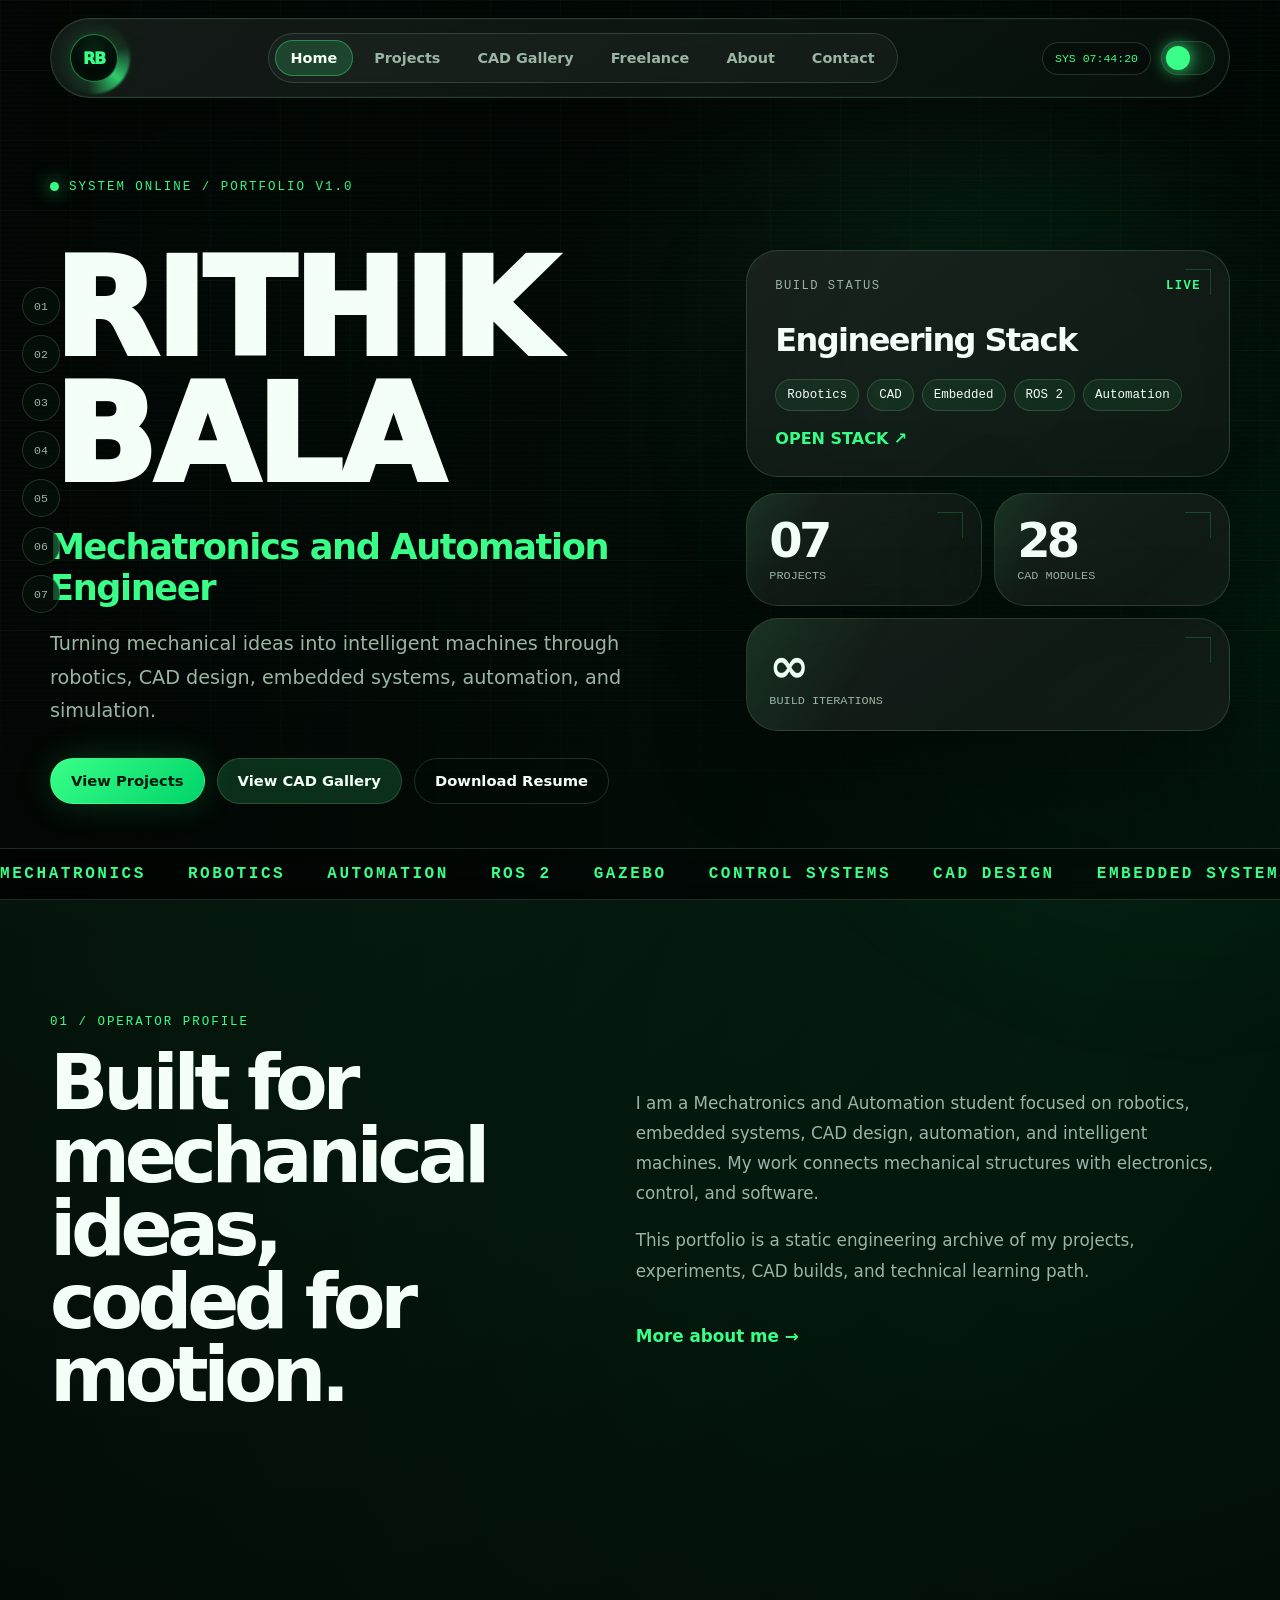
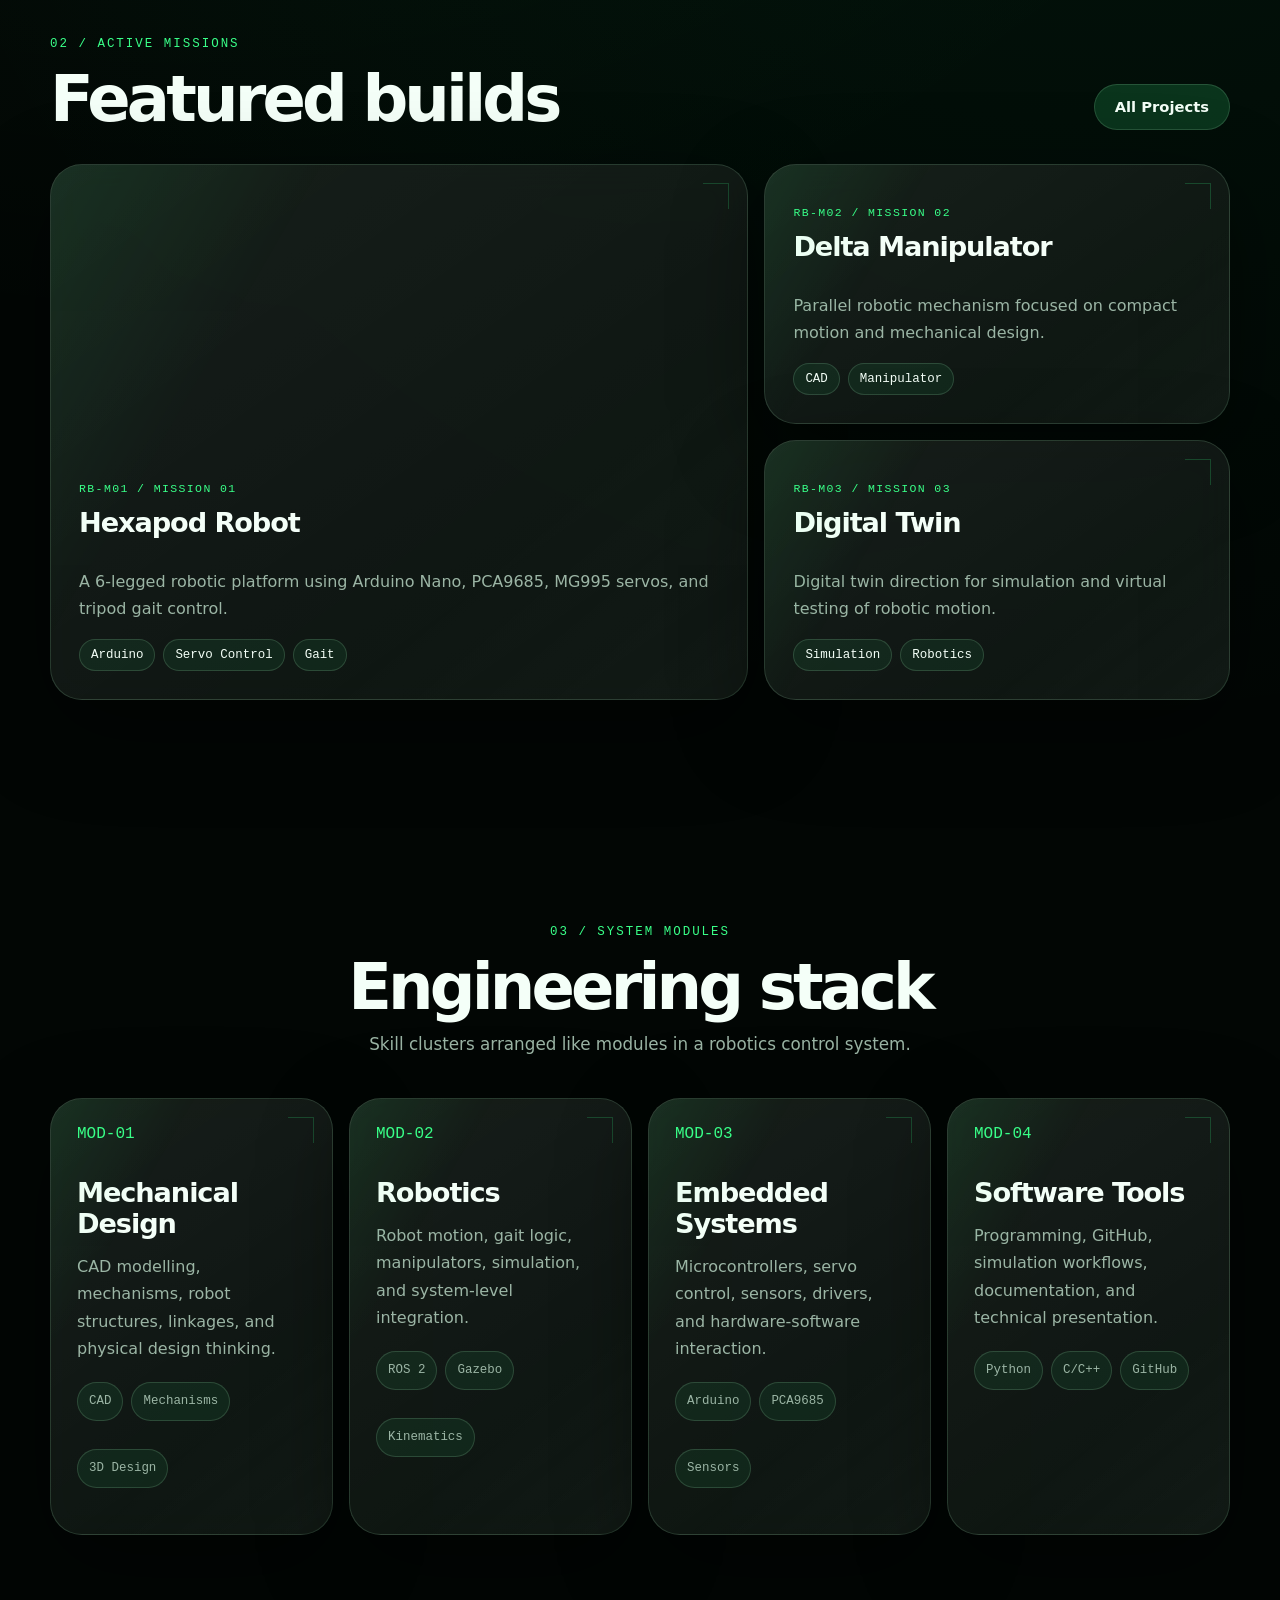
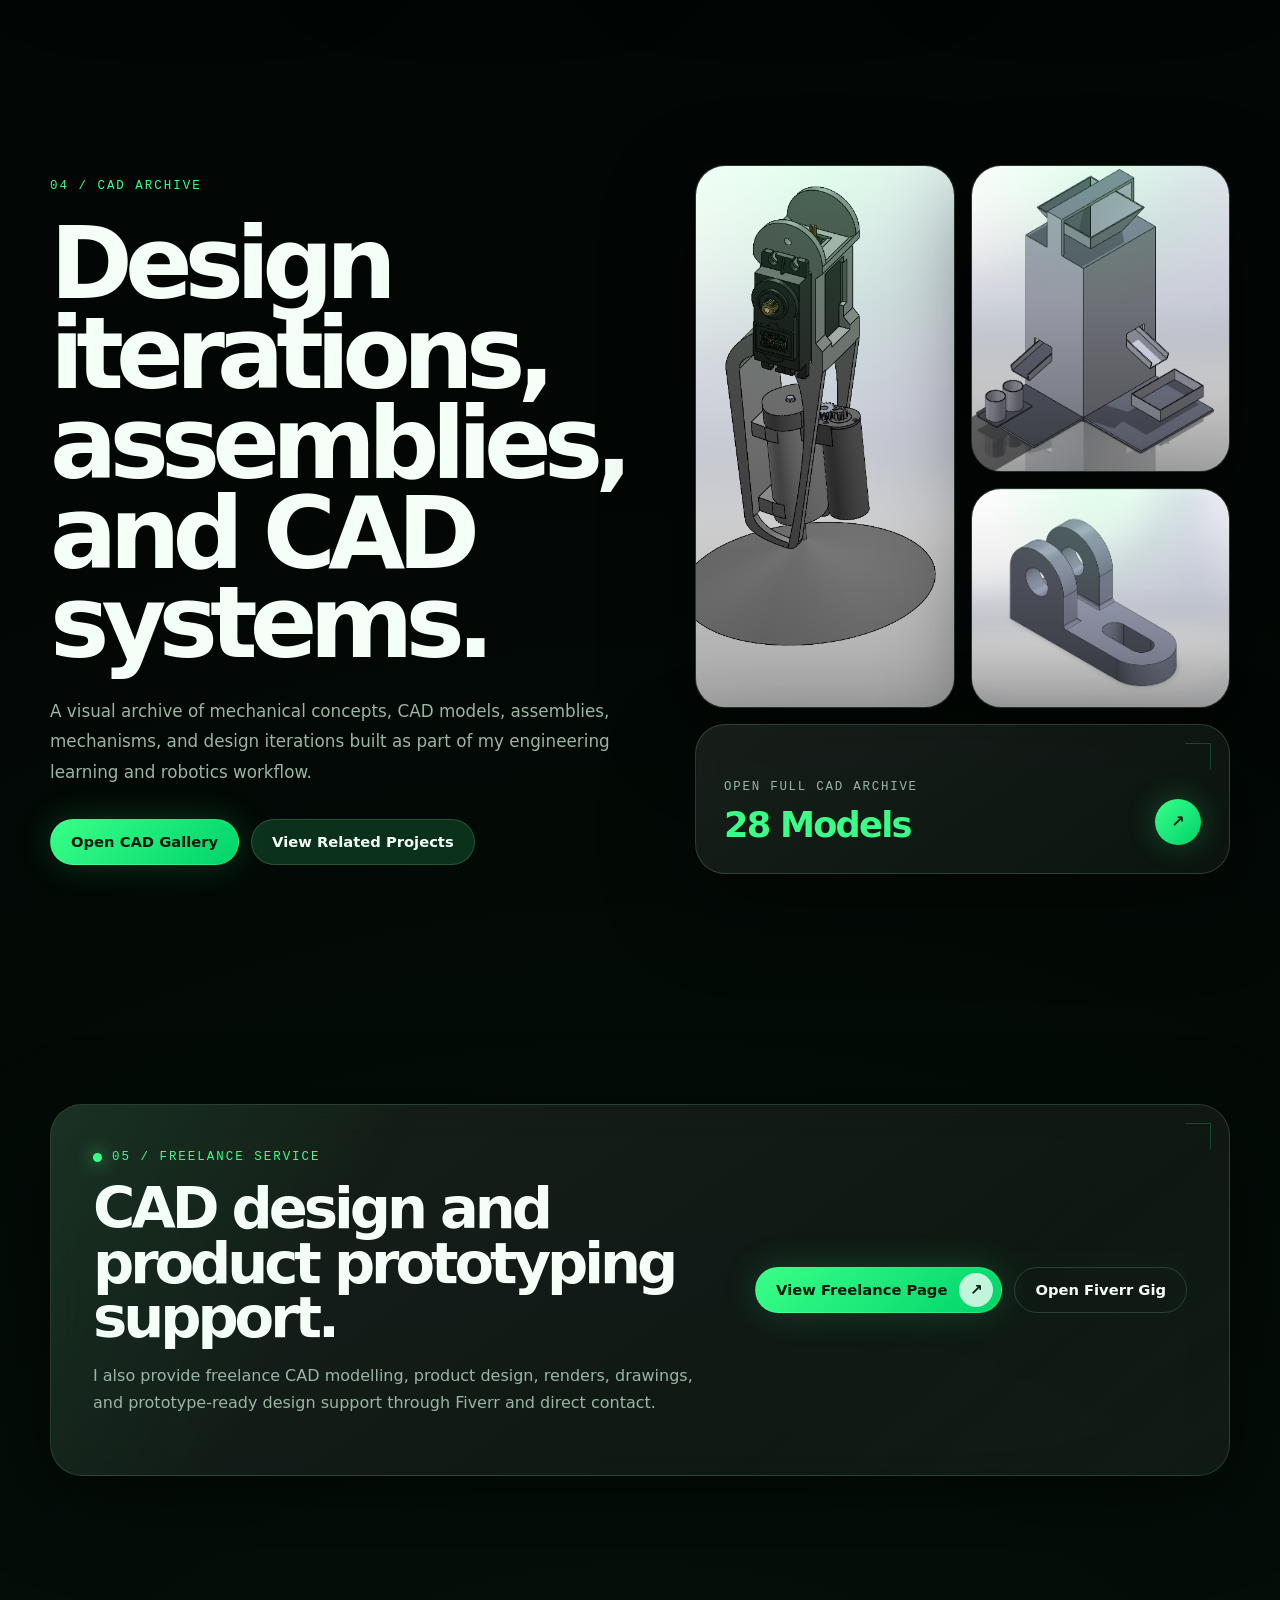
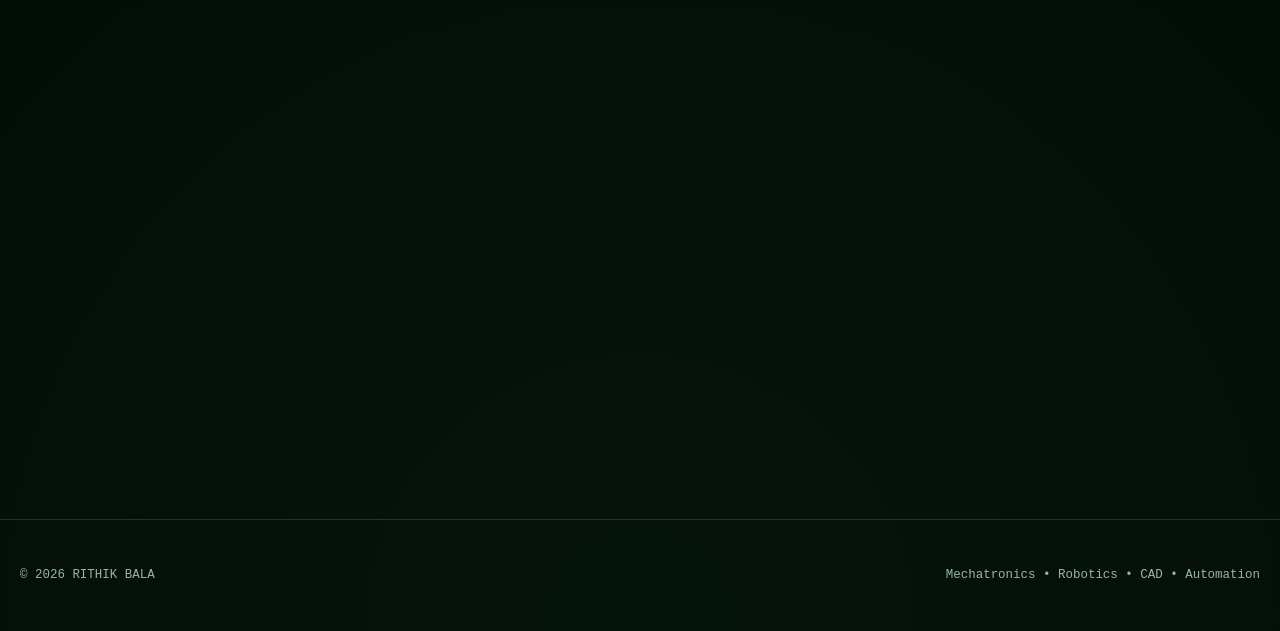
==== commit e0385e39: "Update index.html" ====
--- a/index.html
+++ b/index.html
@@ -10,7 +10,13 @@
     name="description"
     content="RITHIK BALA - Mechatronics and Automation Engineer portfolio featuring robotics, CAD, embedded systems, ROS 2, automation and simulation projects."
   />
-
+<!-- FAVICON -->
+<link rel="icon" href="favicon.ico" sizes="any">
+<link rel="icon" type="image/png" sizes="32x32" href="assets/images/favicon-32x32.png">
+<link rel="icon" type="image/png" sizes="16x16" href="assets/images/favicon-16x16.png">
+<link rel="apple-touch-icon" sizes="180x180" href="assets/images/apple-touch-icon.png">
+<link rel="manifest" href="site.webmanifest">
+<meta name="theme-color" content="#00ff88">
   <link rel="stylesheet" href="css/style.css" />
 </head>
 
--- a/css/style.css
+++ b/css/style.css
@@ -1,50 +1,75 @@
-/* ================================
-   RITHIK BALA PORTFOLIO
-   Static GitHub Pages Website
-   ================================ */
+/* =========================================================
+   RITHIK BALA — ENGINEERING ARCHIVE PORTFOLIO
+   Static GitHub Pages Portfolio
+   Theme: Green + Black + White
+   File: css/style.css
+   ========================================================= */
+
+/* -----------------------------
+   CSS VARIABLES
+----------------------------- */
 
 :root {
-  --bg: #020403;
-  --bg-2: #06110c;
-  --panel: rgba(11, 23, 18, 0.78);
-  --panel-solid: #0b1712;
-  --panel-soft: rgba(13, 35, 25, 0.65);
+  --bg: #020604;
+  --bg-soft: #07110c;
+  --bg-elevated: #0b1710;
+
   --text: #f4fff8;
-  --muted: #a8b8af;
-  --muted-2: #74857b;
-  --green: #00ff88;
-  --green-2: #3dffb5;
-  --green-soft: rgba(0, 255, 136, 0.14);
-  --green-glow: rgba(0, 255, 136, 0.28);
-  --border: rgba(61, 255, 181, 0.18);
-  --border-strong: rgba(61, 255, 181, 0.42);
-  --shadow: 0 24px 80px rgba(0, 0, 0, 0.45);
+  --muted: #9bb5a5;
+
+  --green: #39ff88;
+  --green-2: #00d46a;
+  --green-soft: rgba(57, 255, 136, 0.16);
+  --green-faint: rgba(57, 255, 136, 0.07);
+
+  --border: rgba(177, 255, 205, 0.16);
+  --border-strong: rgba(57, 255, 136, 0.38);
+
+  --glass: rgba(7, 17, 12, 0.72);
+  --glass-light: rgba(255, 255, 255, 0.05);
+
+  --shadow: 0 28px 90px rgba(0, 0, 0, 0.45);
+  --shadow-green: 0 0 35px rgba(57, 255, 136, 0.18);
+
   --radius-xl: 32px;
   --radius-lg: 24px;
-  --radius-md: 16px;
-  --radius-sm: 12px;
+  --radius-md: 18px;
+  --radius-pill: 999px;
+
   --container: 1180px;
-  --header-height: 82px;
-  --transition: 220ms ease;
-}
-
-html[data-theme="light"] {
-  --bg: #f5fff9;
-  --bg-2: #eafff3;
-  --panel: rgba(255, 255, 255, 0.78);
-  --panel-solid: #ffffff;
-  --panel-soft: rgba(226, 255, 239, 0.85);
-  --text: #06110c;
-  --muted: #355145;
-  --muted-2: #5c7368;
-  --green: #008f55;
-  --green-2: #00b86b;
-  --green-soft: rgba(0, 143, 85, 0.12);
-  --green-glow: rgba(0, 143, 85, 0.22);
-  --border: rgba(0, 143, 85, 0.18);
-  --border-strong: rgba(0, 143, 85, 0.36);
-  --shadow: 0 24px 80px rgba(0, 50, 30, 0.12);
-}
+
+  --font-main: Inter, ui-sans-serif, system-ui, -apple-system, BlinkMacSystemFont,
+    "Segoe UI", sans-serif;
+  --font-mono: "SFMono-Regular", Consolas, "Liberation Mono", monospace;
+}
+
+/* Light mode — still engineering themed */
+body.light-mode {
+  --bg: #eef8f1;
+  --bg-soft: #e4f3e9;
+  --bg-elevated: #ffffff;
+
+  --text: #07110c;
+  --muted: #496255;
+
+  --green: #008f4f;
+  --green-2: #00a85c;
+  --green-soft: rgba(0, 143, 79, 0.14);
+  --green-faint: rgba(0, 143, 79, 0.08);
+
+  --border: rgba(0, 80, 45, 0.18);
+  --border-strong: rgba(0, 143, 79, 0.35);
+
+  --glass: rgba(255, 255, 255, 0.72);
+  --glass-light: rgba(0, 0, 0, 0.04);
+
+  --shadow: 0 28px 80px rgba(0, 40, 20, 0.14);
+  --shadow-green: 0 0 32px rgba(0, 143, 79, 0.18);
+}
+
+/* -----------------------------
+   RESET / BASE
+----------------------------- */
 
 *,
 *::before,
@@ -54,25 +79,75 @@
 
 html {
   scroll-behavior: smooth;
-  background: var(--bg);
+  overflow-x: hidden;
 }
 
 body {
   margin: 0;
   min-height: 100vh;
-  font-family:
-    Inter, ui-sans-serif, system-ui, -apple-system, BlinkMacSystemFont,
-    "Segoe UI", sans-serif;
+  font-family: var(--font-main);
+  color: var(--text);
   background:
-    radial-gradient(circle at 20% 10%, var(--green-soft), transparent 32rem),
-    radial-gradient(circle at 80% 20%, rgba(61, 255, 181, 0.08), transparent 30rem),
-    linear-gradient(135deg, var(--bg), var(--bg-2));
-  color: var(--text);
+    radial-gradient(circle at 15% 10%, var(--green-faint), transparent 28%),
+    radial-gradient(circle at 85% 20%, rgba(0, 212, 106, 0.08), transparent 28%),
+    radial-gradient(circle at 50% 100%, rgba(57, 255, 136, 0.06), transparent 35%),
+    var(--bg);
   overflow-x: hidden;
-}
-
-body.nav-open {
-  overflow: hidden;
+  cursor: auto;
+  transition:
+    background 0.35s ease,
+    color 0.35s ease;
+}
+
+/* animated background glow */
+body::before {
+  content: "";
+  position: fixed;
+  inset: -20%;
+  pointer-events: none;
+  z-index: -3;
+  background:
+    radial-gradient(circle at 20% 30%, rgba(57, 255, 136, 0.12), transparent 26%),
+    radial-gradient(circle at 80% 60%, rgba(0, 212, 106, 0.1), transparent 30%);
+  filter: blur(20px);
+  animation: bgFloat 18s ease-in-out infinite alternate;
+}
+
+/* grid + scanlines */
+body::after {
+  content: "";
+  position: fixed;
+  inset: 0;
+  pointer-events: none;
+  z-index: -2;
+  background:
+    linear-gradient(rgba(57, 255, 136, 0.035) 1px, transparent 1px),
+    linear-gradient(90deg, rgba(57, 255, 136, 0.035) 1px, transparent 1px),
+    repeating-linear-gradient(
+      to bottom,
+      rgba(255, 255, 255, 0.018) 0,
+      rgba(255, 255, 255, 0.018) 1px,
+      transparent 1px,
+      transparent 5px
+    );
+  background-size: 70px 70px, 70px 70px, 100% 5px;
+  mask-image: linear-gradient(to bottom, black 0%, black 70%, transparent 100%);
+  opacity: 0.85;
+}
+
+@keyframes bgFloat {
+  from {
+    transform: translate3d(-2%, -1%, 0) scale(1);
+  }
+
+  to {
+    transform: translate3d(2%, 1%, 0) scale(1.06);
+  }
+}
+
+::selection {
+  color: #001b0c;
+  background: var(--green);
 }
 
 a {
@@ -80,1434 +155,2350 @@
   text-decoration: none;
 }
 
+button,
+a,
+[data-popup],
+.filter-btn {
+  cursor: pointer;
+}
+
 img,
 video {
   max-width: 100%;
+  display: block;
 }
 
 button {
   font: inherit;
 }
 
-::selection {
-  background: var(--green);
-  color: #001a0d;
-}
+/* -----------------------------
+   CUSTOM SCROLLBAR
+----------------------------- */
+
+::-webkit-scrollbar {
+  width: 9px;
+}
+
+::-webkit-scrollbar-track {
+  background: var(--bg);
+}
+
+::-webkit-scrollbar-thumb {
+  background: linear-gradient(var(--green), var(--green-2));
+  border-radius: var(--radius-pill);
+  border: 2px solid var(--bg);
+}
+
+/* -----------------------------
+   GLOBAL LAYOUT
+----------------------------- */
 
 .container {
   width: min(var(--container), calc(100% - 40px));
   margin-inline: auto;
 }
 
-/* ================================
-   Global Visual Layers
-   ================================ */
-
-.noise-layer {
+.section {
+  padding: 110px 0;
+  position: relative;
+}
+
+.page-section {
+  position: relative;
+}
+
+.page-top {
+  padding-top: 170px;
+}
+
+.glass-card {
+  background:
+    linear-gradient(145deg, rgba(255, 255, 255, 0.07), rgba(255, 255, 255, 0.025)),
+    var(--glass);
+  border: 1px solid var(--border);
+  box-shadow: var(--shadow);
+  backdrop-filter: blur(18px);
+  border-radius: var(--radius-xl);
+  position: relative;
+  overflow: hidden;
+}
+
+.glass-card::before {
+  content: "";
+  position: absolute;
+  inset: 0;
+  pointer-events: none;
+  background:
+    linear-gradient(120deg, rgba(57, 255, 136, 0.16), transparent 28%),
+    linear-gradient(320deg, rgba(255, 255, 255, 0.05), transparent 34%);
+  opacity: 0.55;
+}
+
+.eyebrow {
+  margin: 0 0 18px;
+  display: inline-flex;
+  align-items: center;
+  gap: 10px;
+  font-family: var(--font-mono);
+  font-size: 0.78rem;
+  letter-spacing: 0.16em;
+  text-transform: uppercase;
+  color: var(--green);
+}
+
+.status-dot {
+  width: 9px;
+  height: 9px;
+  border-radius: 50%;
+  background: var(--green);
+  box-shadow: 0 0 18px var(--green);
+  animation: pulseDot 1.7s ease-in-out infinite;
+}
+
+@keyframes pulseDot {
+  0%,
+  100% {
+    transform: scale(1);
+    opacity: 1;
+  }
+
+  50% {
+    transform: scale(1.5);
+    opacity: 0.5;
+  }
+}
+
+.section-top {
+  display: flex;
+  justify-content: space-between;
+  align-items: end;
+  gap: 24px;
+  margin-bottom: 34px;
+}
+
+.section-top h2,
+.center-heading h2 {
+  margin: 0;
+  font-size: clamp(2rem, 5vw, 4.8rem);
+  letter-spacing: -0.06em;
+  line-height: 0.95;
+}
+
+.center-heading {
+  text-align: center;
+  max-width: 760px;
+  margin: 0 auto 44px;
+}
+
+.center-heading p:last-child {
+  color: var(--muted);
+  font-size: 1.05rem;
+}
+
+/* -----------------------------
+   BUTTONS / LINKS / TAGS
+----------------------------- */
+
+.btn {
+  display: inline-flex;
+  align-items: center;
+  justify-content: center;
+  min-height: 46px;
+  padding: 0 20px;
+  border-radius: var(--radius-pill);
+  border: 1px solid var(--border);
+  font-weight: 700;
+  font-size: 0.92rem;
+  transition:
+    transform 0.25s ease,
+    box-shadow 0.25s ease,
+    border-color 0.25s ease,
+    background 0.25s ease;
+  position: relative;
+  overflow: hidden;
+  isolation: isolate;
+}
+
+.btn::after {
+  content: "";
+  position: absolute;
+  inset: 0;
+  background: linear-gradient(120deg, transparent, rgba(255, 255, 255, 0.18), transparent);
+  transform: translateX(-110%);
+  transition: transform 0.55s ease;
+  z-index: -1;
+}
+
+.btn:hover::after {
+  transform: translateX(110%);
+}
+
+.btn:hover {
+  transform: translateY(-3px);
+}
+
+.btn-primary {
+  color: #001b0c;
+  background: linear-gradient(135deg, var(--green), var(--green-2));
+  box-shadow: var(--shadow-green);
+}
+
+.btn-secondary {
+  color: var(--text);
+  background: var(--green-soft);
+}
+
+.btn-ghost {
+  color: var(--text);
+  background: transparent;
+}
+
+.text-link,
+.card-link {
+  color: var(--green);
+  font-weight: 800;
+  display: inline-flex;
+  margin-top: 18px;
+}
+
+.mini-tags,
+.skill-chip-grid,
+.stack-list,
+.popup-tags {
+  display: flex;
+  flex-wrap: wrap;
+  gap: 8px;
+}
+
+.mini-tags span,
+.skill-chip-grid span,
+.stack-list span,
+.popup-tags span {
+  padding: 8px 11px;
+  border-radius: var(--radius-pill);
+  border: 1px solid var(--border);
+  background: var(--green-faint);
+  color: var(--text);
+  font-size: 0.78rem;
+  font-family: var(--font-mono);
+}
+
+/* Premium CTA arrow button */
+
+.cta-arrow-btn {
+  gap: 12px;
+  padding-right: 8px;
+  min-width: 170px;
+  justify-content: space-between;
+}
+
+.cta-arrow-btn span {
+  display: inline-flex;
+  align-items: center;
+}
+
+.cta-arrow-btn b {
+  width: 34px;
+  height: 34px;
+  display: grid;
+  place-items: center;
+  flex: 0 0 auto;
+  border-radius: 50%;
+  color: #001b0c;
+  background: rgba(255, 255, 255, 0.75);
+  font-size: 0.95rem;
+  transition:
+    transform 0.25s ease,
+    background 0.25s ease;
+}
+
+.cta-arrow-btn:hover b {
+  transform: translate(2px, -2px);
+  background: #ffffff;
+}
+
+body.light-mode .cta-arrow-btn b {
+  background: rgba(255, 255, 255, 0.9);
+}
+
+/* -----------------------------
+   BOOT LOADER
+----------------------------- */
+
+.boot-loader {
   position: fixed;
   inset: 0;
-  z-index: 100;
+  z-index: 9999;
+  display: grid;
+  place-items: center;
+  background:
+    radial-gradient(circle at center, rgba(57, 255, 136, 0.12), transparent 35%),
+    #000;
+  transition:
+    opacity 0.6s ease,
+    visibility 0.6s ease;
+}
+
+.boot-loader.hidden {
+  opacity: 0;
+  visibility: hidden;
+}
+
+.boot-card {
+  width: min(420px, calc(100% - 40px));
+  padding: 34px;
+  border-radius: 28px;
+  border: 1px solid rgba(57, 255, 136, 0.35);
+  background: rgba(0, 10, 5, 0.78);
+  box-shadow: 0 0 80px rgba(57, 255, 136, 0.2);
+  text-align: center;
+}
+
+.boot-logo {
+  width: 76px;
+  height: 76px;
+  display: grid;
+  place-items: center;
+  margin: 0 auto 18px;
+  border-radius: 50%;
+  border: 1px solid var(--green);
+  color: var(--green);
+  font-weight: 900;
+  letter-spacing: -0.08em;
+  font-size: 1.4rem;
+  box-shadow: 0 0 35px rgba(57, 255, 136, 0.28);
+}
+
+.boot-card p {
+  margin: 0 0 20px;
+  font-family: var(--font-mono);
+  color: var(--green);
+  letter-spacing: 0.16em;
+  font-size: 0.75rem;
+}
+
+.boot-lines {
+  display: grid;
+  gap: 8px;
+  text-align: left;
+  color: #b9ffd3;
+  font-family: var(--font-mono);
+  font-size: 0.75rem;
+  opacity: 0.9;
+}
+
+.boot-progress {
+  height: 7px;
+  margin-top: 22px;
+  border-radius: 99px;
+  background: rgba(255, 255, 255, 0.08);
+  overflow: hidden;
+}
+
+.boot-progress span {
+  display: block;
+  height: 100%;
+  width: 100%;
+  background: linear-gradient(90deg, transparent, var(--green), transparent);
+  animation: bootLoad 1.4s ease forwards;
+}
+
+@keyframes bootLoad {
+  from {
+    transform: translateX(-100%);
+  }
+
+  to {
+    transform: translateX(0);
+  }
+}
+
+/* -----------------------------
+   HEADER / PREMIUM RESPONSIVE NAVBAR
+----------------------------- */
+
+.site-header {
+  position: fixed;
+  top: 18px;
+  left: 0;
+  width: 100%;
+  z-index: 1000;
   pointer-events: none;
-  opacity: 0.09;
-  mix-blend-mode: overlay;
-  background-image:
-    repeating-radial-gradient(circle at 0 0, rgba(255, 255, 255, 0.35) 0 1px, transparent 1px 2px);
-  background-size: 3px 3px;
-  animation: noiseShift 900ms steps(2) infinite;
-}
-
-@keyframes noiseShift {
-  0% { transform: translate(0, 0); }
-  25% { transform: translate(-1%, 1%); }
-  50% { transform: translate(1%, -1%); }
-  75% { transform: translate(-1%, -1%); }
-  100% { transform: translate(0, 0); }
-}
-
-.scanline-layer {
-  position: fixed;
-  inset: 0;
-  z-index: 99;
-  pointer-events: none;
-  opacity: 0.08;
-  background: linear-gradient(
-    to bottom,
-    transparent 0%,
-    rgba(61, 255, 181, 0.2) 50%,
-    transparent 100%
-  );
-  background-size: 100% 6px;
-}
-
-/* Reduced cursor glow */
-
-.cursor-glow {
-  position: fixed;
-  width: 220px;
-  height: 220px;
+}
+
+.navbar {
+  pointer-events: auto;
+  min-height: 76px;
+  display: flex;
+  align-items: center;
+  justify-content: space-between;
+  gap: 18px;
+  padding: 10px 14px;
+  border-radius: var(--radius-pill);
+  border: 1px solid var(--border);
+  background:
+    linear-gradient(145deg, rgba(255, 255, 255, 0.07), rgba(255, 255, 255, 0.015)),
+    rgba(3, 12, 7, 0.78);
+  backdrop-filter: blur(22px);
+  box-shadow:
+    var(--shadow),
+    inset 0 0 0 1px rgba(57, 255, 136, 0.04);
+  position: relative;
+}
+
+body.light-mode .navbar {
+  background:
+    linear-gradient(145deg, rgba(255, 255, 255, 0.86), rgba(255, 255, 255, 0.58)),
+    rgba(255, 255, 255, 0.74);
+}
+
+.brand {
+  width: 58px;
+  height: 58px;
+  display: grid;
+  place-items: center;
+  position: relative;
+  flex: 0 0 auto;
+}
+
+.brand-glow {
+  position: absolute;
+  inset: -7px;
   border-radius: 50%;
-  background: radial-gradient(
-    circle,
-    rgba(0, 255, 136, 0.12),
-    rgba(0, 255, 136, 0.045) 35%,
-    transparent 50%
-  );
-  pointer-events: none;
-  z-index: 1;
-  transform: translate(-50%, -50%);
-  opacity: 0;
-  transition: opacity 200ms ease;
-  will-change: transform;
-}
+  background:
+    conic-gradient(
+      from 0deg,
+      transparent 0deg,
+      rgba(57, 255, 136, 0.05) 70deg,
+      rgba(57, 255, 136, 0.9) 130deg,
+      rgba(57, 255, 136, 0.05) 190deg,
+      transparent 260deg,
+      transparent 360deg
+    );
+  filter: blur(1px);
+  animation: logoSpin 4s linear infinite;
+  opacity: 0.85;
+}
+
+.brand-mark {
+  width: 48px;
+  height: 48px;
+  display: grid;
+  place-items: center;
+  border-radius: 50%;
+  color: var(--green);
+  background:
+    radial-gradient(circle at 50% 35%, rgba(57, 255, 136, 0.12), transparent 55%),
+    #020604;
+  border: 1px solid rgba(57, 255, 136, 0.48);
+  font-weight: 950;
+  letter-spacing: -0.08em;
+  box-shadow:
+    0 0 22px rgba(57, 255, 136, 0.22),
+    inset 0 0 20px rgba(57, 255, 136, 0.08);
+  position: relative;
+  z-index: 2;
+}
+
+body.light-mode .brand-mark {
+  background: #ffffff;
+  color: var(--green);
+}
+
+@keyframes logoSpin {
+  to {
+    transform: rotate(360deg);
+  }
+}
+
+.nav-panel {
+  display: flex;
+  align-items: center;
+  justify-content: space-between;
+  gap: 18px;
+  flex: 1;
+  min-width: 0;
+}
+
+.nav-links {
+  display: flex;
+  align-items: center;
+  gap: 5px;
+  padding: 6px;
+  border-radius: var(--radius-pill);
+  background: rgba(255, 255, 255, 0.035);
+  border: 1px solid var(--border);
+  margin-inline: auto;
+}
+
+.nav-link {
+  padding: 10px 16px;
+  border-radius: var(--radius-pill);
+  color: var(--muted);
+  font-size: 0.9rem;
+  font-weight: 800;
+  transition:
+    color 0.25s ease,
+    background 0.25s ease,
+    box-shadow 0.25s ease,
+    transform 0.25s ease;
+  white-space: nowrap;
+}
+
+.nav-link:hover,
+.nav-link.active {
+  color: var(--text);
+  background: var(--green-soft);
+  box-shadow: inset 0 0 0 1px var(--border-strong);
+}
+
+.nav-link:hover {
+  transform: translateY(-1px);
+}
+
+.nav-tools {
+  display: flex;
+  align-items: center;
+  gap: 10px;
+  flex: 0 0 auto;
+}
+
+.system-clock {
+  font-family: var(--font-mono);
+  color: var(--green);
+  font-size: 0.72rem;
+  border: 1px solid var(--border);
+  border-radius: var(--radius-pill);
+  padding: 9px 12px;
+  background: rgba(0, 0, 0, 0.18);
+  white-space: nowrap;
+}
+
+.theme-toggle {
+  width: 54px;
+  height: 34px;
+  border: 1px solid var(--border);
+  border-radius: var(--radius-pill);
+  background: var(--green-faint);
+  padding: 4px;
+  position: relative;
+}
+
+.theme-toggle span {
+  display: block;
+  width: 24px;
+  height: 24px;
+  border-radius: 50%;
+  background: var(--green);
+  box-shadow: 0 0 18px var(--green);
+  transition: transform 0.25s ease;
+}
+
+body.light-mode .theme-toggle span {
+  transform: translateX(18px);
+}
+
+.mobile-menu-btn {
+  display: none;
+  width: 46px;
+  height: 46px;
+  border-radius: 50%;
+  border: 1px solid var(--border);
+  background: var(--green-faint);
+  position: relative;
+  z-index: 5;
+}
+
+.mobile-menu-btn span {
+  display: block;
+  width: 18px;
+  height: 2px;
+  margin: 5px auto;
+  border-radius: 99px;
+  background: var(--green);
+  transition:
+    transform 0.25s ease,
+    opacity 0.25s ease;
+}
+
+.mobile-menu-btn.active span:first-child {
+  transform: translateY(3.5px) rotate(45deg);
+}
+
+.mobile-menu-btn.active span:last-child {
+  transform: translateY(-3.5px) rotate(-45deg);
+}
+
+/* medium screens */
+@media (max-width: 980px) {
+  .navbar {
+    width: min(100% - 28px, var(--container));
+  }
+
+  .nav-link {
+    padding: 9px 12px;
+    font-size: 0.82rem;
+  }
+
+  .system-clock {
+    display: none;
+  }
+}
+
+/* mobile dropdown */
+@media (max-width: 760px) {
+  .site-header {
+    top: 10px;
+  }
+
+  .navbar {
+    min-height: 66px;
+    border-radius: 28px;
+    padding: 9px 10px;
+  }
+
+  .brand {
+    width: 50px;
+    height: 50px;
+  }
+
+  .brand-mark {
+    width: 42px;
+    height: 42px;
+  }
+
+  .mobile-menu-btn {
+    display: block;
+  }
+
+  .nav-panel {
+    position: absolute;
+    top: calc(100% + 10px);
+    left: 0;
+    right: 0;
+    display: grid;
+    gap: 10px;
+    padding: 12px;
+    border-radius: 26px;
+    border: 1px solid var(--border);
+    background:
+      linear-gradient(145deg, rgba(255, 255, 255, 0.08), rgba(255, 255, 255, 0.025)),
+      rgba(3, 12, 7, 0.92);
+    backdrop-filter: blur(22px);
+    box-shadow: var(--shadow);
+    opacity: 0;
+    visibility: hidden;
+    transform: translateY(-8px);
+    transition:
+      opacity 0.25s ease,
+      visibility 0.25s ease,
+      transform 0.25s ease;
+  }
+
+  body.light-mode .nav-panel {
+    background:
+      linear-gradient(145deg, rgba(255, 255, 255, 0.9), rgba(255, 255, 255, 0.62)),
+      rgba(255, 255, 255, 0.9);
+  }
+
+  .nav-panel.active {
+    opacity: 1;
+    visibility: visible;
+    transform: translateY(0);
+  }
+
+  .nav-links {
+    width: 100%;
+    display: grid;
+    grid-template-columns: repeat(2, minmax(0, 1fr));
+    gap: 8px;
+    padding: 0;
+    border: 0;
+    background: transparent;
+  }
+
+  .nav-link {
+    width: 100%;
+    text-align: center;
+    padding: 13px 12px;
+    border: 1px solid var(--border);
+    background: var(--green-faint);
+  }
+
+  .nav-tools {
+    width: 100%;
+    justify-content: space-between;
+    padding-top: 4px;
+  }
+
+  .system-clock {
+    display: block;
+  }
+}
+
+@media (max-width: 430px) {
+  .nav-links {
+    grid-template-columns: 1fr;
+  }
+}
+
+/* -----------------------------
+   SCROLL PROGRESS / BACK TO TOP
+----------------------------- */
 
 .scroll-progress {
   position: fixed;
   top: 0;
   left: 0;
+  width: 100%;
   height: 3px;
+  z-index: 2000;
+  background: transparent;
+}
+
+.scroll-progress span {
+  display: block;
   width: 0%;
+  height: 100%;
   background: linear-gradient(90deg, var(--green), var(--green-2));
-  z-index: 9999;
-  box-shadow: 0 0 18px var(--green-glow);
-}
-
-/* ================================
-   Header / Navbar
-   ================================ */
-
-.site-header {
+  box-shadow: 0 0 20px var(--green);
+}
+
+.back-to-top {
   position: fixed;
-  top: 0;
-  left: 0;
-  width: 100%;
-  height: var(--header-height);
-  z-index: 1000;
-  transition: var(--transition);
-}
-
-.site-header.scrolled {
-  background: rgba(2, 4, 3, 0.68);
-  backdrop-filter: blur(18px);
-  border-bottom: 1px solid var(--border);
-}
-
-html[data-theme="light"] .site-header.scrolled {
-  background: rgba(245, 255, 249, 0.78);
-}
-
-.navbar {
-  height: var(--header-height);
-  display: flex;
+  right: 22px;
+  bottom: 22px;
+  z-index: 900;
+  width: 46px;
+  height: 46px;
+  border-radius: 50%;
+  border: 1px solid var(--border);
+  background: var(--glass);
+  color: var(--green);
+  box-shadow: var(--shadow);
+  opacity: 0;
+  visibility: hidden;
+  transform: translateY(12px);
+  transition: 0.25s ease;
+}
+
+.back-to-top.visible {
+  opacity: 1;
+  visibility: visible;
+  transform: translateY(0);
+}
+
+/* -----------------------------
+   HOME HERO
+----------------------------- */
+
+.home-hero {
+  min-height: 100vh;
+  padding: 170px 0 90px;
+  display: grid;
   align-items: center;
-  justify-content: space-between;
-}
-
-.logo {
-  width: 48px;
-  height: 48px;
-  border: 1px solid var(--border-strong);
-  border-radius: 50%;
-  display: grid;
-  place-items: center;
-  color: var(--green);
-  font-weight: 800;
-  letter-spacing: -0.06em;
-  background: var(--panel);
-  box-shadow: 0 0 28px rgba(0, 255, 136, 0.08);
-  position: relative;
   overflow: hidden;
 }
 
-.logo::before {
-  content: "";
-  position: absolute;
-  inset: -50%;
-  background: conic-gradient(transparent, var(--green), transparent 30%);
-  animation: rotate 5s linear infinite;
-  opacity: 0.35;
-}
-
-.logo span {
-  position: relative;
-  z-index: 1;
-  width: 42px;
-  height: 42px;
-  border-radius: 50%;
-  display: grid;
-  place-items: center;
-  background: var(--bg);
-}
-
-@keyframes rotate {
-  to { transform: rotate(360deg); }
-}
-
-.nav-menu {
-  display: flex;
-  align-items: center;
-  gap: 8px;
-  padding: 8px;
-  border: 1px solid var(--border);
-  border-radius: 999px;
-  background: rgba(11, 23, 18, 0.5);
-  backdrop-filter: blur(14px);
-}
-
-html[data-theme="light"] .nav-menu {
-  background: rgba(255, 255, 255, 0.6);
-}
-
-.nav-link,
-.theme-toggle {
-  border: 0;
-  color: var(--muted);
-  background: transparent;
-  padding: 10px 14px;
-  border-radius: 999px;
-  cursor: pointer;
-  transition: var(--transition);
-  font-size: 0.92rem;
-}
-
-.nav-link:hover,
-.nav-link.active,
-.theme-toggle:hover {
-  color: var(--text);
-  background: var(--green-soft);
-}
-
-.nav-link.active {
-  color: var(--green);
-}
-
-.theme-toggle {
-  border: 1px solid var(--border);
-}
-
-.nav-toggle {
-  display: none;
-  width: 48px;
-  height: 48px;
-  border: 1px solid var(--border);
-  border-radius: 50%;
-  background: var(--panel);
-  cursor: pointer;
-  position: relative;
-}
-
-.nav-toggle span {
-  position: absolute;
-  left: 14px;
-  width: 20px;
-  height: 2px;
-  background: var(--text);
-  transition: var(--transition);
-}
-
-.nav-toggle span:first-child {
-  top: 18px;
-}
-
-.nav-toggle span:last-child {
-  top: 28px;
-}
-
-.nav-toggle.active span:first-child {
-  transform: rotate(45deg);
-  top: 23px;
-}
-
-.nav-toggle.active span:last-child {
-  transform: rotate(-45deg);
-  top: 23px;
-}
-
-/* ================================
-   Hero
-   ================================ */
-
-.hero {
-  position: relative;
-  min-height: 100vh;
-  padding-top: var(--header-height);
-  overflow: hidden;
-  display: flex;
-  align-items: center;
-}
-
-.hero-video {
+.hero-bg-video {
   position: absolute;
   inset: 0;
   width: 100%;
   height: 100%;
   object-fit: cover;
-  opacity: 0.45;
-  filter: saturate(1.3) contrast(1.1);
-}
-
-.hero-overlay {
+  opacity: 0.24;
+  z-index: -4;
+}
+
+.hero-video-overlay {
   position: absolute;
   inset: 0;
+  z-index: -3;
   background:
-    radial-gradient(circle at 70% 40%, rgba(0, 255, 136, 0.16), transparent 32rem),
-    linear-gradient(90deg, rgba(2, 4, 3, 0.95), rgba(2, 4, 3, 0.62), rgba(2, 4, 3, 0.9));
-}
-
-html[data-theme="light"] .hero-overlay {
+    linear-gradient(90deg, var(--bg) 0%, rgba(2, 6, 4, 0.75) 45%, rgba(2, 6, 4, 0.4) 100%),
+    radial-gradient(circle at 72% 35%, rgba(57, 255, 136, 0.2), transparent 32%);
+}
+
+body.light-mode .hero-video-overlay {
   background:
-    radial-gradient(circle at 70% 40%, rgba(0, 143, 85, 0.18), transparent 32rem),
-    linear-gradient(90deg, rgba(245, 255, 249, 0.95), rgba(245, 255, 249, 0.75), rgba(245, 255, 249, 0.95));
-}
-
-.grid-overlay {
-  position: absolute;
-  inset: 0;
-  pointer-events: none;
-  background-image:
-    linear-gradient(var(--border) 1px, transparent 1px),
-    linear-gradient(90deg, var(--border) 1px, transparent 1px);
-  background-size: 72px 72px;
-  mask-image: radial-gradient(circle at center, black, transparent 78%);
-  animation: gridMove 18s linear infinite;
-  opacity: 0.42;
-}
-
-@keyframes gridMove {
-  from { transform: translateY(0); }
-  to { transform: translateY(72px); }
-}
-
-.hero-inner {
+    linear-gradient(90deg, rgba(238, 248, 241, 0.95), rgba(238, 248, 241, 0.78)),
+    radial-gradient(circle at 72% 35%, rgba(0, 143, 79, 0.18), transparent 32%);
+}
+
+.hero-grid {
+  display: grid;
+  grid-template-columns: 1.15fr 0.85fr;
+  gap: 42px;
+  align-items: center;
+}
+
+.hero-title {
+  margin: 0;
   position: relative;
-  z-index: 2;
-  display: grid;
-  grid-template-columns: 1.2fr 0.8fr;
-  gap: 48px;
-  align-items: center;
-  padding-block: 120px 110px;
-}
-
-.eyebrow,
-.section-kicker {
-  display: inline-flex;
-  align-items: center;
-  gap: 10px;
+  width: fit-content;
+  font-size: clamp(4.4rem, 13vw, 12rem);
+  line-height: 0.78;
+  letter-spacing: -0.10em;
+  font-weight: 950;
+  text-transform: uppercase;
+}
+
+.hero-title span {
+  display: block;
+}
+
+.hero-role {
+  margin: 26px 0 16px;
   color: var(--green);
-  font-size: 0.78rem;
-  font-weight: 800;
-  letter-spacing: 0.18em;
-  text-transform: uppercase;
-}
-
-.pulse-dot {
-  width: 9px;
-  height: 9px;
-  background: var(--green);
-  border-radius: 50%;
-  box-shadow: 0 0 20px var(--green);
-  animation: pulse 1.5s infinite;
-}
-
-@keyframes pulse {
-  0%, 100% { opacity: 1; transform: scale(1); }
-  50% { opacity: 0.35; transform: scale(1.6); }
-}
-
-.hero-title {
-  margin: 18px 0 10px;
-  font-size: clamp(4rem, 11vw, 9.8rem);
-  line-height: 0.82;
-  letter-spacing: -0.09em;
-  font-weight: 950;
-  max-width: 900px;
-  text-transform: uppercase;
-}
-
-.glitch-text {
-  position: relative;
-}
-
-.glitch-text::before,
-.glitch-text::after {
+  font-size: clamp(1.25rem, 3vw, 2.2rem);
+  letter-spacing: -0.04em;
+}
+
+.hero-description {
+  max-width: 640px;
+  color: var(--muted);
+  font-size: clamp(1rem, 1.7vw, 1.2rem);
+  line-height: 1.75;
+}
+
+.hero-actions {
+  display: flex;
+  flex-wrap: wrap;
+  gap: 12px;
+  margin-top: 30px;
+}
+
+/* Hover-only glitch effect */
+.glitch-hover::before,
+.glitch-hover::after {
   content: attr(data-text);
   position: absolute;
   inset: 0;
   pointer-events: none;
   opacity: 0;
-}
-
-.glitch-text::before {
-  color: var(--green);
-  transform: translate(2px, 0);
-}
-
-.glitch-text::after {
-  color: var(--green-2);
-  transform: translate(-2px, 0);
-}
-
-.glitch-text:hover::before,
-.glitch-text:hover::after {
-  opacity: 0.5;
-  animation: glitch 520ms steps(2) infinite;
-}
-
-@keyframes glitch {
-  0% { clip-path: inset(0 0 80% 0); }
-  25% { clip-path: inset(20% 0 50% 0); }
-  50% { clip-path: inset(60% 0 20% 0); }
-  75% { clip-path: inset(40% 0 40% 0); }
-  100% { clip-path: inset(0 0 80% 0); }
-}
-
-.hero-subtitle {
-  margin: 0;
-  color: var(--green-2);
-  font-size: clamp(1.2rem, 2vw, 1.75rem);
-  font-weight: 700;
-}
-
-.hero-description {
-  max-width: 680px;
-  margin: 22px 0 0;
-  color: var(--muted);
-  font-size: clamp(1rem, 1.4vw, 1.18rem);
-  line-height: 1.8;
-}
-
-.hero-actions {
-  display: flex;
-  flex-wrap: wrap;
-  gap: 14px;
-  margin-top: 34px;
-}
-
-.btn {
-  display: inline-flex;
-  align-items: center;
-  justify-content: center;
-  min-height: 48px;
-  padding: 0 20px;
-  border-radius: 999px;
-  font-weight: 800;
-  font-size: 0.92rem;
-  transition: var(--transition);
-  position: relative;
-  overflow: hidden;
-  isolation: isolate;
-}
-
-.btn::before {
-  content: "";
-  position: absolute;
-  inset: 0;
-  transform: translateX(-110%);
-  background: linear-gradient(90deg, transparent, rgba(255,255,255,0.35), transparent);
-  transition: 500ms ease;
-  z-index: -1;
-}
-
-.btn:hover::before {
-  transform: translateX(110%);
-}
-
-.btn-primary {
-  background: var(--green);
-  color: #001a0d;
-  box-shadow: 0 0 30px var(--green-glow);
-}
-
-.btn-primary:hover {
-  transform: translateY(-3px);
-}
-
-.btn-secondary {
-  border: 1px solid var(--border-strong);
-  color: var(--text);
-  background: var(--panel);
-}
-
-.btn-secondary:hover,
-.btn-ghost:hover {
-  border-color: var(--green);
-  color: var(--green);
-  transform: translateY(-3px);
-}
-
-.btn-ghost {
-  color: var(--muted);
-  border: 1px solid transparent;
-}
-
-.small-btn {
-  min-height: 42px;
-  padding-inline: 16px;
+  color: transparent;
+  -webkit-text-stroke: 1px var(--green);
+  text-shadow: none;
+}
+
+.glitch-hover::after {
+  -webkit-text-stroke: 1px rgba(255, 255, 255, 0.85);
+}
+
+@media (hover: hover) {
+  .glitch-hover:hover::before {
+    opacity: 0.8;
+    animation: glitchA 0.55s steps(2, end) infinite;
+  }
+
+  .glitch-hover:hover::after {
+    opacity: 0.55;
+    animation: glitchB 0.5s steps(2, end) infinite;
+  }
+}
+
+@keyframes glitchA {
+  0% {
+    clip-path: inset(0 0 86% 0);
+    transform: translate(-3px, -2px);
+  }
+
+  25% {
+    clip-path: inset(34% 0 44% 0);
+    transform: translate(3px, 1px);
+  }
+
+  50% {
+    clip-path: inset(72% 0 10% 0);
+    transform: translate(-2px, 2px);
+  }
+
+  75% {
+    clip-path: inset(18% 0 66% 0);
+    transform: translate(2px, -1px);
+  }
+
+  100% {
+    clip-path: inset(0 0 86% 0);
+    transform: translate(-3px, -2px);
+  }
+}
+
+@keyframes glitchB {
+  0% {
+    clip-path: inset(82% 0 0 0);
+    transform: translate(2px, 2px);
+  }
+
+  25% {
+    clip-path: inset(12% 0 74% 0);
+    transform: translate(-2px, -1px);
+  }
+
+  50% {
+    clip-path: inset(48% 0 34% 0);
+    transform: translate(2px, -2px);
+  }
+
+  75% {
+    clip-path: inset(64% 0 18% 0);
+    transform: translate(-3px, 1px);
+  }
+
+  100% {
+    clip-path: inset(82% 0 0 0);
+    transform: translate(2px, 2px);
+  }
 }
 
 .hero-dashboard {
   display: grid;
-  gap: 18px;
-}
-
-.dashboard-card,
-.mini-panel,
-.skill-card,
-.project-card,
-.profile-panel,
-.cta-box,
-.contact-panel,
-.social-panel,
-.cad-card {
-  border: 1px solid var(--border);
-  background:
-    linear-gradient(145deg, rgba(255,255,255,0.04), transparent),
-    var(--panel);
-  backdrop-filter: blur(18px);
-  box-shadow: var(--shadow);
-}
-
-.dashboard-card {
-  padding: 24px;
-  border-radius: var(--radius-xl);
-}
-
-.card-topline {
+  gap: 16px;
+}
+
+.status-card {
+  padding: 28px;
+}
+
+.status-top {
   display: flex;
   justify-content: space-between;
-  color: var(--muted-2);
+  gap: 14px;
+  font-family: var(--font-mono);
+  color: var(--muted);
+  font-size: 0.76rem;
+  letter-spacing: 0.12em;
+}
+
+.status-top strong {
+  color: var(--green);
+}
+
+.status-card h3 {
+  margin: 28px 0 20px;
+  font-size: 2rem;
+  letter-spacing: -0.05em;
+}
+
+.stats-grid {
+  display: grid;
+  grid-template-columns: repeat(2, 1fr);
+  gap: 12px;
+}
+
+.stat-card {
+  padding: 22px;
+}
+
+.stat-card strong {
+  display: block;
+  font-size: 3rem;
+  line-height: 1;
+  letter-spacing: -0.08em;
+}
+
+.stat-card span {
+  color: var(--muted);
+  font-family: var(--font-mono);
   font-size: 0.74rem;
-  letter-spacing: 0.16em;
-  text-transform: uppercase;
-}
-
-.live-indicator {
-  color: var(--green);
-}
-
-.dashboard-card h3 {
-  font-size: 1.7rem;
-  margin: 18px 0;
-}
-
-.stack-list {
-  display: flex;
-  flex-wrap: wrap;
-  gap: 10px;
-}
-
-.stack-list span,
-.tag-row span,
-.tool-cloud span {
-  border: 1px solid var(--border);
-  background: var(--green-soft);
-  color: var(--text);
-  border-radius: 999px;
-  padding: 8px 11px;
-  font-size: 0.8rem;
-}
-
-.dashboard-grid {
-  display: grid;
-  grid-template-columns: 1fr 1fr;
-  gap: 14px;
-}
-
-.mini-panel {
-  min-height: 130px;
-  border-radius: var(--radius-lg);
-  padding: 20px;
-  display: flex;
-  flex-direction: column;
-  justify-content: space-between;
-}
-
-.mini-panel.wide {
+}
+
+.stat-wide {
   grid-column: span 2;
 }
 
-.panel-number {
-  color: var(--green);
-  font-size: 2.7rem;
-  font-weight: 900;
-  line-height: 1;
-}
-
-.panel-label {
-  color: var(--muted);
-  text-transform: uppercase;
-  letter-spacing: 0.12em;
-  font-size: 0.78rem;
-}
-
-/* Seamless continuous ticker */
-
-.hero-ticker {
+.home-marquee {
   position: absolute;
   left: 0;
   bottom: 0;
   width: 100%;
   overflow: hidden;
-  border-block: 1px solid var(--border);
+  border-top: 1px solid var(--border);
+  border-bottom: 1px solid var(--border);
   background: rgba(0, 0, 0, 0.28);
-  z-index: 3;
-  mask-image: linear-gradient(
-    90deg,
-    transparent,
-    black 8%,
-    black 92%,
-    transparent
-  );
-}
-
-.ticker-track {
+  backdrop-filter: blur(10px);
+}
+
+.marquee-track {
   display: flex;
   width: max-content;
-  animation: tickerScroll 26s linear infinite;
-  will-change: transform;
-}
-
-.ticker-group {
+  gap: 42px;
+  padding: 16px 0;
+  animation: marqueeMove 26s linear infinite;
+}
+
+.marquee-track span {
+  font-family: var(--font-mono);
+  color: var(--green);
+  font-weight: 900;
+  letter-spacing: 0.16em;
+  white-space: nowrap;
+}
+
+@keyframes marqueeMove {
+  from {
+    transform: translateX(0);
+  }
+
+  to {
+    transform: translateX(-50%);
+  }
+}
+
+/* -----------------------------
+   HOME EXTRA SECTIONS
+----------------------------- */
+
+.split-preview {
+  display: grid;
+  grid-template-columns: 0.95fr 1.05fr;
+  gap: 48px;
+  align-items: center;
+}
+
+.preview-heading h2 {
+  margin: 0;
+  font-size: clamp(2.3rem, 6vw, 5.5rem);
+  line-height: 0.95;
+  letter-spacing: -0.07em;
+}
+
+.preview-copy {
+  color: var(--muted);
+  font-size: 1.05rem;
+  line-height: 1.8;
+}
+
+.mission-grid {
+  display: grid;
+  grid-template-columns: 1.2fr 0.8fr;
+  gap: 16px;
+}
+
+.mission-card {
+  padding: 28px;
+  min-height: 260px;
   display: flex;
+  flex-direction: column;
+  justify-content: end;
+  transition:
+    transform 0.25s ease,
+    border-color 0.25s ease,
+    box-shadow 0.25s ease;
+}
+
+.mission-card:hover,
+.stack-module:hover,
+.focus-card:hover,
+.project-card:hover,
+.cad-card:hover,
+.certificate-card:hover {
+  transform: translateY(-7px);
+  border-color: var(--border-strong);
+  box-shadow: var(--shadow), var(--shadow-green);
+}
+
+.mission-large {
+  grid-row: span 2;
+  min-height: 536px;
+}
+
+.mission-code {
+  margin: 0 0 12px;
+  color: var(--green);
+  font-family: var(--font-mono);
+  font-size: 0.72rem;
+  letter-spacing: 0.12em;
+}
+
+.mission-card h3,
+.stack-module h3,
+.focus-card h3 {
+  margin: 0 0 14px;
+  font-size: 1.7rem;
+  letter-spacing: -0.04em;
+}
+
+.mission-card p:not(.mission-code),
+.stack-module span,
+.focus-card p:not(.mission-code) {
+  color: var(--muted);
+  line-height: 1.7;
+}
+
+.stack-module-grid {
+  display: grid;
+  grid-template-columns: repeat(auto-fit, minmax(240px, 1fr));
+  gap: 16px;
+}
+
+.stack-module {
+  padding: 26px;
+  min-height: 280px;
+  transition:
+    transform 0.25s ease,
+    border-color 0.25s ease,
+    box-shadow 0.25s ease;
+}
+
+.stack-module p {
+  margin: 0 0 34px;
+  color: var(--green);
+  font-family: var(--font-mono);
+}
+
+.stack-module span {
+  display: block;
+  margin-bottom: 20px;
+}
+
+.contact-preview-card {
+  padding: 34px;
+  display: flex;
+  justify-content: space-between;
   align-items: center;
-  gap: 42px;
-  padding: 16px 21px;
-  flex-shrink: 0;
-}
-
-.ticker-group span {
+  gap: 26px;
+}
+
+.contact-preview-card h2 {
+  margin: 0 0 14px;
+  font-size: clamp(2rem, 4vw, 4rem);
+  letter-spacing: -0.06em;
+}
+
+.contact-preview-card p:not(.eyebrow) {
+  color: var(--muted);
+  max-width: 720px;
+  line-height: 1.7;
+}
+
+/* side rail */
+.section-rail {
+  position: fixed;
+  left: 22px;
+  top: 50%;
+  transform: translateY(-50%);
+  z-index: 700;
+  display: grid;
+  gap: 10px;
+}
+
+.section-rail a {
+  width: 38px;
+  height: 38px;
+  display: grid;
+  place-items: center;
+  border-radius: 50%;
+  border: 1px solid var(--border);
+  background: var(--glass);
+  color: var(--muted);
+  font-family: var(--font-mono);
+  font-size: 0.72rem;
+  transition: 0.25s ease;
+}
+
+.section-rail a:hover {
+  color: var(--green);
+  border-color: var(--green);
+  box-shadow: var(--shadow-green);
+}
+
+/* -----------------------------
+   PAGE HERO
+----------------------------- */
+
+.page-hero {
+  text-align: center;
+}
+
+.page-title {
+  margin: 0;
+  font-size: clamp(4rem, 12vw, 10rem);
+  line-height: 0.85;
+  letter-spacing: -0.1em;
+  text-transform: uppercase;
+}
+
+.page-subtitle {
+  max-width: 720px;
+  margin: 24px auto 0;
+  color: var(--muted);
+  font-size: 1.1rem;
+  line-height: 1.75;
+}
+
+/* -----------------------------
+   ABOUT PAGE
+----------------------------- */
+
+.about-grid {
+  display: grid;
+  grid-template-columns: 1.05fr 0.95fr;
+  gap: 54px;
+  align-items: center;
+}
+
+.about-copy h1 {
+  margin: 0;
+  font-size: clamp(4.5rem, 11vw, 9rem);
+  line-height: 0.78;
+  letter-spacing: -0.1em;
+}
+
+.about-copy h2 {
+  margin: 28px 0 18px;
+  color: var(--green);
+  font-size: clamp(1.4rem, 3vw, 2.4rem);
+  letter-spacing: -0.05em;
+}
+
+.about-copy > p {
+  color: var(--muted);
+  line-height: 1.8;
+  font-size: 1.05rem;
+}
+
+.terminal-box {
+  margin-top: 28px;
+  padding: 24px;
+  border-radius: 24px;
+}
+
+.terminal-box pre {
+  margin: 0;
+  white-space: pre-wrap;
+  color: #b9ffd3;
+  font-family: var(--font-mono);
+  line-height: 1.7;
+}
+
+body.light-mode .terminal-box pre {
+  color: #075c34;
+}
+
+.about-visual {
+  min-height: 540px;
   position: relative;
+  display: grid;
+  place-items: center;
+}
+
+.profile-glow {
+  position: absolute;
+  width: 430px;
+  height: 430px;
+  border-radius: 50%;
+  background: radial-gradient(circle, rgba(57, 255, 136, 0.28), transparent 65%);
+  filter: blur(16px);
+  animation: organicPulse 5s ease-in-out infinite alternate;
+}
+
+.profile-orbit {
+  position: absolute;
+  border: 1px solid rgba(57, 255, 136, 0.25);
+  border-radius: 44% 56% 62% 38% / 42% 38% 62% 58%;
+  animation: orbitMorph 9s linear infinite;
+}
+
+.orbit-1 {
+  width: 420px;
+  height: 460px;
+}
+
+.orbit-2 {
+  width: 500px;
+  height: 430px;
+  animation-duration: 13s;
+  animation-direction: reverse;
+}
+
+.orbit-3 {
+  width: 350px;
+  height: 390px;
+  animation-duration: 17s;
+}
+
+.profile-image-wrap {
+  width: min(390px, 78vw);
+  aspect-ratio: 1;
+  border-radius: 43% 57% 60% 40% / 45% 38% 62% 55%;
+  overflow: hidden;
+  border: 1px solid var(--border-strong);
+  box-shadow:
+    0 0 70px rgba(57, 255, 136, 0.2),
+    inset 0 0 30px rgba(57, 255, 136, 0.12);
+  background: radial-gradient(circle at 50% 20%, var(--green-soft), transparent 60%);
+  animation: organicMorph 8s ease-in-out infinite alternate;
+  position: relative;
+  z-index: 2;
+}
+
+.profile-image-wrap img {
+  width: 100%;
+  height: 100%;
+  object-fit: cover;
+}
+
+@keyframes organicPulse {
+  from {
+    transform: scale(0.94);
+    opacity: 0.7;
+  }
+
+  to {
+    transform: scale(1.05);
+    opacity: 1;
+  }
+}
+
+@keyframes orbitMorph {
+  from {
+    transform: rotate(0deg);
+  }
+
+  to {
+    transform: rotate(360deg);
+  }
+}
+
+@keyframes organicMorph {
+  0% {
+    border-radius: 43% 57% 60% 40% / 45% 38% 62% 55%;
+  }
+
+  50% {
+    border-radius: 55% 45% 45% 55% / 58% 42% 58% 42%;
+  }
+
+  100% {
+    border-radius: 48% 52% 62% 38% / 38% 55% 45% 62%;
+  }
+}
+
+.focus-grid,
+.skills-grid {
+  display: grid;
+  grid-template-columns: repeat(auto-fit, minmax(260px, 1fr));
+  gap: 16px;
+}
+
+.focus-card,
+.skill-group {
+  padding: 26px;
+  transition:
+    transform 0.25s ease,
+    border-color 0.25s ease,
+    box-shadow 0.25s ease;
+}
+
+.skill-group h3 {
+  margin: 0 0 18px;
+  font-size: 1.4rem;
+}
+
+.certificate-marquee {
+  overflow: hidden;
+  mask-image: linear-gradient(90deg, transparent, black 8%, black 92%, transparent);
+}
+
+.certificate-track {
+  display: flex;
+  width: max-content;
+  gap: 16px;
+  animation: certScroll 32s linear infinite;
+}
+
+.certificate-card {
+  width: 310px;
+  flex: 0 0 auto;
+  padding: 14px;
+  transition:
+    transform 0.25s ease,
+    border-color 0.25s ease,
+    box-shadow 0.25s ease;
+}
+
+.certificate-card img {
+  width: 100%;
+  aspect-ratio: 1.45 / 1;
+  object-fit: cover;
+  border-radius: 20px;
+  border: 1px solid var(--border);
+  margin-bottom: 14px;
+}
+
+.certificate-card h3 {
+  margin: 0 0 6px;
+  font-size: 1.05rem;
+}
+
+.certificate-card span {
+  color: var(--muted);
+  font-size: 0.85rem;
+}
+
+@keyframes certScroll {
+  from {
+    transform: translateX(0);
+  }
+
+  to {
+    transform: translateX(-50%);
+  }
+}
+
+.timeline {
+  padding: 30px;
+}
+
+.timeline-item {
+  display: grid;
+  grid-template-columns: 90px 1fr;
+  gap: 22px;
+  padding: 24px 0;
+  border-bottom: 1px solid var(--border);
+}
+
+.timeline-item:last-child {
+  border-bottom: 0;
+}
+
+.timeline-item > span {
   color: var(--green);
-  font-size: 0.78rem;
-  letter-spacing: 0.22em;
-  font-weight: 900;
-  white-space: nowrap;
-  text-transform: uppercase;
-}
-
-.ticker-group span::after {
-  content: "•";
+  font-family: var(--font-mono);
+}
+
+.timeline-item h3 {
+  margin: 0 0 8px;
+}
+
+.timeline-item p {
+  margin: 0;
+  color: var(--muted);
+  line-height: 1.7;
+}
+
+/* -----------------------------
+   PROJECTS / CAD CARDS
+----------------------------- */
+
+.filter-section {
+  padding: 0 0 30px;
+}
+
+.filter-bar {
+  padding: 10px;
+  display: flex;
+  flex-wrap: wrap;
+  justify-content: center;
+  gap: 8px;
+}
+
+.filter-btn {
+  border: 1px solid var(--border);
+  background: transparent;
+  color: var(--muted);
+  padding: 10px 15px;
+  border-radius: var(--radius-pill);
+  font-weight: 800;
+  transition: 0.25s ease;
+}
+
+.filter-btn:hover,
+.filter-btn.active {
+  color: var(--text);
+  background: var(--green-soft);
+  border-color: var(--border-strong);
+}
+
+.project-grid,
+.cad-grid {
+  display: grid;
+  grid-template-columns: repeat(auto-fit, minmax(290px, 1fr));
+  gap: 18px;
+}
+
+.project-card,
+.cad-card {
+  border: 1px solid var(--border);
+  background: var(--glass);
+  border-radius: var(--radius-xl);
+  overflow: hidden;
+  box-shadow: var(--shadow);
+  transition:
+    transform 0.25s ease,
+    border-color 0.25s ease,
+    box-shadow 0.25s ease,
+    opacity 0.25s ease;
+  position: relative;
+}
+
+.project-card.hidden,
+.cad-card.hidden {
+  display: none;
+}
+
+.project-image,
+.cad-image {
+  aspect-ratio: 1.45 / 1;
+  overflow: hidden;
+  background: var(--bg-soft);
+}
+
+.project-image img,
+.cad-image img {
+  width: 100%;
+  height: 100%;
+  object-fit: cover;
+  transition: transform 0.45s ease;
+}
+
+.project-card:hover img,
+.cad-card:hover img {
+  transform: scale(1.06);
+}
+
+.project-content,
+.cad-content {
+  padding: 22px;
+}
+
+.project-content h3,
+.cad-content h3 {
+  margin: 0 0 12px;
+  font-size: 1.45rem;
+  letter-spacing: -0.04em;
+}
+
+.project-content p:not(.mission-code),
+.cad-content p {
+  color: var(--muted);
+  line-height: 1.65;
+}
+
+.meta-grid {
+  display: grid;
+  gap: 6px;
+  margin: 0 0 12px;
+}
+
+.meta-grid span,
+.archive-status {
+  color: var(--muted);
+  font-family: var(--font-mono);
+  font-size: 0.72rem;
+}
+
+.scan-image {
+  position: relative;
+}
+
+.scan-image::after {
+  content: "";
   position: absolute;
-  right: -26px;
-  color: var(--green);
-  opacity: 0.75;
-}
-
-@keyframes tickerScroll {
+  inset: 0;
+  background:
+    linear-gradient(to bottom, transparent, rgba(57, 255, 136, 0.18), transparent);
+  transform: translateY(-100%);
+  opacity: 0;
+  pointer-events: none;
+}
+
+.project-card:hover .scan-image::after,
+.cad-card:hover .scan-image::after {
+  opacity: 1;
+  animation: scanMove 1.2s ease;
+}
+
+@keyframes scanMove {
   from {
-    transform: translate3d(0, 0, 0);
+    transform: translateY(-100%);
   }
 
   to {
-    transform: translate3d(-50%, 0, 0);
-  }
-}
-
-.hero-ticker:hover .ticker-track {
-  animation-play-state: paused;
-}
-
-/* ================================
-   Sections
-   ================================ */
-
-.section {
-  position: relative;
-  padding: 110px 0;
-}
-
-.two-column {
+    transform: translateY(100%);
+  }
+}
+
+/* -----------------------------
+   FIXED HOME CAD SHOWCASE SECTION
+----------------------------- */
+
+.cad-showcase-section {
+  padding-top: 120px;
+  padding-bottom: 120px;
+}
+
+.cad-showcase-grid {
   display: grid;
   grid-template-columns: 0.9fr 1.1fr;
   gap: 70px;
   align-items: center;
 }
 
-.section-heading h2 {
-  margin: 12px 0 0;
-  font-size: clamp(2.2rem, 5vw, 5rem);
-  line-height: 0.95;
-  letter-spacing: -0.06em;
-}
-
-.section-heading p:not(.section-kicker) {
-  color: var(--muted);
-  max-width: 650px;
+.cad-showcase-copy {
+  max-width: 620px;
+}
+
+.cad-showcase-copy .eyebrow {
+  margin-bottom: 26px;
+}
+
+.cad-showcase-copy h2 {
+  margin: 0;
+  font-size: clamp(3.2rem, 7.8vw, 7.8rem);
+  line-height: 0.9;
+  letter-spacing: -0.08em;
+}
+
+.cad-showcase-copy p:not(.eyebrow) {
+  max-width: 560px;
+  margin: 28px 0 0;
+  color: var(--muted);
+  font-size: 1.05rem;
   line-height: 1.8;
 }
 
-.section-copy p {
-  color: var(--muted);
-  font-size: 1.04rem;
-  line-height: 1.9;
-}
-
-.text-link {
-  display: inline-flex;
-  margin-top: 18px;
-  color: var(--green);
-  font-weight: 800;
-}
-
-.centered {
-  text-align: center;
-  max-width: 800px;
-  margin-inline: auto;
-}
-
-.split-heading {
+.cad-showcase-actions {
+  display: flex;
+  flex-wrap: wrap;
+  gap: 12px;
+  margin-top: 32px;
+}
+
+.cad-showcase-board {
+  display: grid;
+  grid-template-columns: 1fr 1fr;
+  grid-template-areas:
+    "large smallone"
+    "large smalltwo"
+    "archive archive";
+  gap: 16px;
+  align-items: stretch;
+}
+
+.cad-preview-large,
+.cad-preview-small {
+  position: relative;
+  overflow: hidden;
+  border-radius: 30px;
+  border: 1px solid var(--border);
+  background: var(--bg-soft);
+  box-shadow: var(--shadow);
+}
+
+.cad-preview-large {
+  grid-area: large;
+  min-height: 460px;
+}
+
+.cad-preview-small:nth-of-type(2) {
+  grid-area: smallone;
+}
+
+.cad-preview-small:nth-of-type(3) {
+  grid-area: smalltwo;
+}
+
+.cad-preview-small {
+  min-height: 220px;
+}
+
+.cad-preview-large img,
+.cad-preview-small img {
+  width: 100%;
+  height: 100%;
+  object-fit: cover;
+  transition:
+    transform 0.55s ease,
+    filter 0.55s ease;
+}
+
+.cad-preview-large::after,
+.cad-preview-small::after {
+  content: "";
+  position: absolute;
+  inset: 0;
+  background:
+    linear-gradient(
+      to bottom,
+      transparent 0%,
+      rgba(0, 0, 0, 0.08) 45%,
+      rgba(0, 0, 0, 0.35) 100%
+    ),
+    radial-gradient(circle at 50% 0%, rgba(57, 255, 136, 0.14), transparent 45%);
+  pointer-events: none;
+}
+
+.cad-preview-large:hover img,
+.cad-preview-small:hover img {
+  transform: scale(1.055);
+  filter: contrast(1.06) saturate(1.05);
+}
+
+.cad-archive-link {
+  grid-area: archive;
+  min-height: 150px;
+  padding: 28px;
   display: flex;
   align-items: end;
   justify-content: space-between;
   gap: 20px;
-  margin-bottom: 34px;
-}
-
-.skills-grid {
-  margin-top: 50px;
-  display: grid;
-  grid-template-columns: repeat(4, 1fr);
-  gap: 18px;
-}
-
-.skill-card {
-  padding: 26px;
-  border-radius: var(--radius-lg);
-  min-height: 280px;
-  position: relative;
-  overflow: hidden;
-}
-
-.skill-card::before,
-.project-card::before,
-.cad-card::before {
-  content: "";
-  position: absolute;
-  inset: 0;
-  background: radial-gradient(circle at var(--mx, 50%) var(--my, 50%), var(--green-soft), transparent 34%);
-  opacity: 0;
-  transition: opacity 220ms ease;
-  pointer-events: none;
-}
-
-.skill-card:hover::before,
-.project-card:hover::before,
-.cad-card:hover::before {
-  opacity: 1;
-}
-
-.skill-index,
-.mission-label,
-.cad-category {
+  border-radius: 30px;
+  transition:
+    transform 0.25s ease,
+    border-color 0.25s ease,
+    box-shadow 0.25s ease;
+}
+
+.cad-archive-link:hover {
+  transform: translateY(-6px);
+  border-color: var(--border-strong);
+  box-shadow: var(--shadow), var(--shadow-green);
+}
+
+.cad-archive-link span {
+  display: block;
+  margin-bottom: 10px;
+  color: var(--muted);
+  font-family: var(--font-mono);
+  font-size: 0.78rem;
+  letter-spacing: 0.14em;
+}
+
+.cad-archive-link strong {
   color: var(--green);
-  font-size: 0.74rem;
-  letter-spacing: 0.16em;
-  text-transform: uppercase;
-  font-weight: 900;
-}
-
-.skill-card h3,
-.project-card h3,
-.project-card h2,
-.cad-card h2 {
-  margin: 18px 0 12px;
-}
-
-.skill-card p,
-.project-card p,
-.cad-card p,
-.cta-box p,
-.profile-panel p,
-.contact-panel p {
-  color: var(--muted);
-  line-height: 1.75;
-}
-
-.tag-row {
-  display: flex;
-  flex-wrap: wrap;
-  gap: 8px;
-  margin-top: 18px;
-}
-
-/* ================================
-   Bento / Projects
-   ================================ */
-
-.bento-grid {
-  display: grid;
-  grid-template-columns: 1.25fr 0.85fr;
-  gap: 18px;
-}
-
-.home-bento {
-  grid-template-rows: repeat(2, minmax(220px, auto));
-}
-
-.project-card {
-  position: relative;
-  border-radius: var(--radius-xl);
-  padding: 26px;
-  min-height: 280px;
-  overflow: hidden;
-  transform-style: preserve-3d;
-}
-
-.bento-large {
-  grid-row: span 2;
-  min-height: 470px;
-}
-
-.project-card h3,
-.project-card h2 {
-  font-size: clamp(1.5rem, 2.4vw, 2.4rem);
-  line-height: 1;
-  letter-spacing: -0.04em;
-}
-
-.cad-preview {
-  overflow: hidden;
-}
-
-.reverse-mobile {
-  grid-template-columns: 0.9fr 1.1fr;
-}
-
-.cad-orbit {
-  position: relative;
-  width: min(420px, 80vw);
-  aspect-ratio: 1;
-  margin-inline: auto;
+  font-size: clamp(1.5rem, 3vw, 2.2rem);
+  letter-spacing: -0.05em;
+}
+
+.cad-archive-link b {
+  width: 46px;
+  height: 46px;
   display: grid;
   place-items: center;
-}
-
-.orbit-ring {
-  position: absolute;
-  border: 1px solid var(--border-strong);
+  flex: 0 0 auto;
   border-radius: 50%;
-  box-shadow: 0 0 50px var(--green-glow);
-}
-
-.ring-one {
-  inset: 10%;
-  animation: rotate 18s linear infinite;
-}
-
-.ring-two {
-  inset: 24%;
-  border-style: dashed;
-  animation: rotate 12s linear infinite reverse;
-}
-
-.orbit-core {
-  width: 150px;
-  height: 150px;
-  border-radius: 50%;
-  display: grid;
-  place-items: center;
+  color: #001b0c;
+  background: linear-gradient(135deg, var(--green), var(--green-2));
+  box-shadow: 0 0 30px rgba(57, 255, 136, 0.24);
+}
+
+/* -----------------------------
+   CONTACT PAGE
+----------------------------- */
+
+.contact-grid {
+  display: grid;
+  grid-template-columns: 1.05fr 0.95fr;
+  gap: 20px;
+  align-items: stretch;
+}
+
+.contact-main,
+.contact-links {
+  padding: 34px;
+}
+
+.contact-main h1 {
+  margin: 0;
+  font-size: clamp(4rem, 10vw, 8rem);
+  line-height: 0.85;
+  letter-spacing: -0.1em;
+}
+
+.contact-main > p {
+  color: var(--muted);
+  line-height: 1.8;
+  font-size: 1.05rem;
+  max-width: 720px;
+}
+
+.contact-info {
+  display: grid;
+  gap: 14px;
+  margin: 34px 0;
+}
+
+.contact-info div {
+  padding: 18px;
+  border-radius: 20px;
+  border: 1px solid var(--border);
+  background: var(--green-faint);
+}
+
+.contact-info strong {
+  display: block;
   color: var(--green);
-  font-size: 2.3rem;
-  font-weight: 950;
-  letter-spacing: -0.08em;
-  background: var(--panel);
-  border: 1px solid var(--border-strong);
-}
-
-.profile-panel,
-.cta-box {
-  border-radius: var(--radius-xl);
-  padding: clamp(28px, 5vw, 58px);
-}
-
-.profile-panel {
-  display: flex;
-  align-items: center;
-  justify-content: space-between;
-  gap: 30px;
-}
-
-.profile-actions {
+  margin-bottom: 8px;
+}
+
+.contact-info a,
+.contact-info span {
+  color: var(--text);
+  word-break: break-word;
+}
+
+.contact-action-row {
   display: flex;
   flex-wrap: wrap;
   gap: 12px;
 }
 
-.profile-link {
-  padding: 13px 16px;
-  border-radius: 999px;
+.contact-link-heading h2 {
+  margin: 0 0 22px;
+  font-size: 2.4rem;
+  letter-spacing: -0.06em;
+}
+
+.contact-links {
+  display: flex;
+  flex-direction: column;
+  gap: 12px;
+}
+
+.contact-links a {
+  padding: 18px;
+  border-radius: 22px;
   border: 1px solid var(--border);
-  color: var(--muted);
-  transition: var(--transition);
-}
-
-.profile-link:hover {
+  background: var(--green-faint);
+  display: flex;
+  justify-content: space-between;
+  gap: 16px;
+  align-items: center;
+  transition:
+    transform 0.25s ease,
+    border-color 0.25s ease,
+    box-shadow 0.25s ease;
+}
+
+.contact-links a:hover {
+  transform: translateY(-5px);
+  border-color: var(--border-strong);
+  box-shadow: var(--shadow-green);
+}
+
+.contact-links span {
+  color: var(--muted);
+}
+
+.contact-links strong {
   color: var(--green);
-  border-color: var(--green);
-  transform: translateY(-3px);
-}
-
-.cta-box {
-  text-align: center;
-  max-width: 900px;
-  margin-inline: auto;
-}
-
-.cta-box h2 {
-  font-size: clamp(2.3rem, 6vw, 5.8rem);
-  line-height: 0.92;
+  font-size: 0.92rem;
+  text-align: right;
+}
+
+/* -----------------------------
+   MODAL
+----------------------------- */
+
+.popup-modal {
+  position: fixed;
+  inset: 0;
+  z-index: 5000;
+  display: grid;
+  place-items: center;
+  padding: 22px;
+  opacity: 0;
+  visibility: hidden;
+  transition:
+    opacity 0.25s ease,
+    visibility 0.25s ease;
+}
+
+.popup-modal.active {
+  opacity: 1;
+  visibility: visible;
+}
+
+.popup-backdrop {
+  position: absolute;
+  inset: 0;
+  background: rgba(0, 0, 0, 0.76);
+  backdrop-filter: blur(10px);
+}
+
+.popup-card {
+  width: min(980px, 100%);
+  max-height: 88vh;
+  overflow: auto;
+  position: relative;
+  z-index: 2;
+  display: grid;
+  grid-template-columns: 1fr 0.9fr;
+  border-radius: 32px;
+  border: 1px solid var(--border-strong);
+  background: var(--bg-soft);
+  box-shadow: 0 0 90px rgba(57, 255, 136, 0.2);
+}
+
+.popup-close {
+  position: absolute;
+  right: 16px;
+  top: 16px;
+  z-index: 4;
+  width: 42px;
+  height: 42px;
+  border-radius: 50%;
+  border: 1px solid var(--border);
+  background: rgba(0, 0, 0, 0.45);
+  color: var(--text);
+  font-size: 1.5rem;
+}
+
+.popup-image {
+  min-height: 420px;
+  background: #000;
+}
+
+.popup-image img {
+  width: 100%;
+  height: 100%;
+  object-fit: cover;
+}
+
+.popup-content {
+  padding: 36px;
+}
+
+.popup-category {
+  color: var(--green);
+  font-family: var(--font-mono);
+  font-size: 0.8rem;
+  letter-spacing: 0.12em;
+  text-transform: uppercase;
+}
+
+.popup-title {
+  margin: 16px 0;
+  font-size: clamp(2rem, 5vw, 4rem);
   letter-spacing: -0.07em;
-  margin: 14px 0;
-}
-
-.cta-box p {
-  max-width: 650px;
-  margin-inline: auto;
-}
-
-/* ================================
-   Page Hero
-   ================================ */
-
-.page-hero {
+  line-height: 0.95;
+}
+
+.popup-description {
+  color: var(--muted);
+  line-height: 1.75;
+}
+
+.popup-meta {
+  display: grid;
+  gap: 8px;
+  margin: 22px 0;
+}
+
+.popup-meta span {
+  padding: 12px;
+  border-radius: 16px;
+  border: 1px solid var(--border);
+  color: var(--muted);
+  font-family: var(--font-mono);
+  font-size: 0.78rem;
+}
+
+.popup-link {
+  margin-top: 24px;
+}
+
+/* -----------------------------
+   REVEAL ANIMATION
+----------------------------- */
+
+.reveal {
+  opacity: 0;
+  transform: translateY(28px);
+  transition:
+    opacity 0.7s ease,
+    transform 0.7s ease;
+}
+
+.reveal.visible {
+  opacity: 1;
+  transform: translateY(0);
+}
+
+/* -----------------------------
+   EXTRA VISUAL EFFECTS
+----------------------------- */
+
+.glass-card::after,
+.project-card::after,
+.cad-card::after,
+.certificate-card::after {
+  content: "";
+  position: absolute;
+  right: 18px;
+  top: 18px;
+  width: 26px;
+  height: 26px;
+  border-top: 1px solid rgba(57, 255, 136, 0.45);
+  border-right: 1px solid rgba(57, 255, 136, 0.45);
+  opacity: 0.45;
+  pointer-events: none;
+}
+
+.project-card,
+.cad-card,
+.certificate-card {
   position: relative;
-  padding: calc(var(--header-height) + 110px) 0 90px;
-  min-height: 58vh;
-  display: flex;
-  align-items: center;
-  overflow: hidden;
-}
-
-.page-hero::before {
+}
+
+.contact-preview-card::before,
+.cad-archive-link::before,
+.status-card::before {
   content: "";
   position: absolute;
   inset: 0;
   background:
-    radial-gradient(circle at 70% 20%, var(--green-soft), transparent 32rem),
-    linear-gradient(135deg, var(--bg), var(--bg-2));
-}
-
-.page-hero-inner {
-  position: relative;
-  z-index: 2;
-}
-
-.page-hero h1 {
-  max-width: 980px;
-  margin: 18px 0;
-  font-size: clamp(3rem, 8vw, 7.5rem);
-  line-height: 0.9;
-  letter-spacing: -0.075em;
-}
-
-.page-hero p:not(.eyebrow) {
-  max-width: 760px;
-  color: var(--muted);
-  line-height: 1.8;
-  font-size: 1.08rem;
-}
-
-/* ================================
-   Projects Page
-   ================================ */
-
-.project-bento-grid {
-  display: grid;
-  grid-template-columns: repeat(3, 1fr);
-  gap: 18px;
-}
-
-.project-feature {
-  grid-column: span 2;
-  grid-row: span 2;
-}
-
-.project-wide {
-  grid-column: span 2;
-}
-
-.project-media,
-.cad-image {
-  height: 220px;
-  border-radius: 22px;
-  margin-bottom: 22px;
-  border: 1px solid var(--border);
-  background:
-    linear-gradient(135deg, rgba(0,255,136,0.22), transparent),
-    var(--image, none),
-    linear-gradient(135deg, #07140f, #10251a);
-  background-size: cover;
-  background-position: center;
-  position: relative;
-  overflow: hidden;
-}
-
-.project-media::after,
-.cad-image::after {
-  content: "";
-  position: absolute;
-  inset: 0;
-  background:
-    linear-gradient(120deg, transparent, rgba(255,255,255,0.14), transparent);
-  transform: translateX(-100%);
-  transition: 650ms ease;
-}
-
-.project-card:hover .project-media::after,
-.cad-card:hover .cad-image::after {
-  transform: translateX(100%);
-}
-
-.card-actions {
-  display: flex;
-  flex-wrap: wrap;
-  gap: 10px;
-  margin-top: 22px;
-}
-
-.mini-btn {
-  border: 1px solid var(--border);
-  color: var(--muted);
-  padding: 9px 12px;
-  border-radius: 999px;
-  font-size: 0.82rem;
-  transition: var(--transition);
-}
-
-.mini-btn:hover {
-  color: var(--green);
-  border-color: var(--green);
-}
-
-/* ================================
-   CAD Gallery
-   ================================ */
-
-.filter-bar {
-  display: flex;
-  flex-wrap: wrap;
-  gap: 10px;
-  margin-bottom: 34px;
-}
-
-.filter-btn {
-  border: 1px solid var(--border);
-  background: var(--panel);
-  color: var(--muted);
-  padding: 11px 15px;
-  border-radius: 999px;
-  cursor: pointer;
-  transition: var(--transition);
-}
-
-.filter-btn:hover,
-.filter-btn.active {
-  color: #001a0d;
-  background: var(--green);
-  border-color: var(--green);
-}
-
-.cad-grid {
-  display: grid;
-  grid-template-columns: repeat(3, 1fr);
-  gap: 18px;
-}
-
-.cad-card {
-  position: relative;
-  border-radius: var(--radius-xl);
-  overflow: hidden;
-  padding: 18px;
-  transition: var(--transition);
-}
-
-.cad-card.hidden {
-  display: none;
-}
-
-.cad-content {
-  padding: 4px 6px 10px;
-}
-
-.software-pill,
-.location-pill {
-  display: inline-flex;
-  margin-top: 14px;
-  padding: 8px 12px;
-  border-radius: 999px;
-  color: var(--green);
-  border: 1px solid var(--border);
-  background: var(--green-soft);
-  font-size: 0.8rem;
-}
-
-/* ================================
-   About Page
-   ================================ */
-
-.timeline {
-  max-width: 850px;
-  margin: 50px auto 0;
-  position: relative;
-}
-
-.timeline::before {
-  content: "";
-  position: absolute;
-  left: 14px;
-  top: 0;
-  bottom: 0;
-  width: 1px;
-  background: var(--border-strong);
-}
-
-.timeline-item {
-  position: relative;
-  display: grid;
-  grid-template-columns: 42px 1fr;
-  gap: 18px;
-  padding: 24px 0;
-}
-
-.timeline-dot {
-  width: 28px;
-  height: 28px;
-  border-radius: 50%;
-  background: var(--bg);
-  border: 1px solid var(--green);
-  box-shadow: 0 0 22px var(--green-glow);
-  position: relative;
-  z-index: 1;
-}
-
-.timeline-item h3 {
-  margin: 0 0 8px;
-  font-size: 1.35rem;
-}
-
-.timeline-item p {
-  margin: 0;
-  color: var(--muted);
-  line-height: 1.75;
-}
-
-.tool-cloud {
-  display: flex;
-  flex-wrap: wrap;
-  justify-content: center;
-  gap: 12px;
-  max-width: 900px;
-  margin: 42px auto 0;
-}
-
-/* ================================
-   Contact Page
-   ================================ */
-
-.contact-grid {
-  display: grid;
-  grid-template-columns: 0.95fr 1.05fr;
-  gap: 18px;
-}
-
-.contact-panel,
-.social-panel {
-  border-radius: var(--radius-xl);
-  padding: clamp(26px, 4vw, 46px);
-}
-
-.contact-panel h2 {
-  font-size: clamp(2.4rem, 5vw, 5rem);
-  line-height: 0.92;
-  letter-spacing: -0.06em;
-  margin: 14px 0;
-}
-
-.email-link {
-  display: inline-flex;
-  color: var(--green);
-  font-size: clamp(1rem, 2vw, 1.35rem);
-  font-weight: 900;
-  margin-top: 20px;
-  word-break: break-word;
-}
-
-.social-panel {
-  display: grid;
-  gap: 14px;
-}
-
-.social-card {
-  display: flex;
-  justify-content: space-between;
-  gap: 18px;
-  align-items: center;
-  padding: 20px;
-  border: 1px solid var(--border);
-  border-radius: var(--radius-lg);
-  background: var(--panel-soft);
-  transition: var(--transition);
-}
-
-.social-card:hover {
-  transform: translateX(8px);
-  border-color: var(--green);
-}
-
-.social-card span {
-  color: var(--text);
-  font-weight: 900;
-}
-
-.social-card small {
-  color: var(--muted);
-  text-align: right;
-}
-
-.center-actions {
-  justify-content: center;
-}
-
-/* ================================
-   Footer
-   ================================ */
-
-.site-footer {
-  border-top: 1px solid var(--border);
-  padding: 26px 0;
-  color: var(--muted);
-}
-
-.footer-inner {
-  display: flex;
-  justify-content: space-between;
-  gap: 18px;
-  align-items: center;
-  font-size: 0.9rem;
-}
-
-.footer-command {
-  color: var(--green);
-  font-family: ui-monospace, SFMono-Regular, Menlo, Monaco, Consolas, monospace;
-}
-
-/* ================================
-   Reveal Animations
-   ================================ */
-
-.reveal {
-  opacity: 0;
-  transform: translateY(28px);
-  transition:
-    opacity 700ms ease,
-    transform 700ms ease;
-  will-change: opacity, transform;
-}
-
-.reveal.visible {
-  opacity: 1;
-  transform: translateY(0);
-}
-
-.delay-1 { transition-delay: 90ms; }
-.delay-2 { transition-delay: 180ms; }
-.delay-3 { transition-delay: 270ms; }
-
-/* ================================
-   Responsive
-   ================================ */
-
-@media (max-width: 1024px) {
-  :root {
-    --header-height: 76px;
-  }
-
-  .hero-inner,
-  .two-column,
-  .contact-grid {
+    linear-gradient(
+      110deg,
+      transparent 0%,
+      rgba(57, 255, 136, 0.08) 42%,
+      rgba(255, 255, 255, 0.06) 50%,
+      rgba(57, 255, 136, 0.08) 58%,
+      transparent 100%
+    );
+  transform: translateX(-120%);
+  animation: panelShine 7s ease-in-out infinite;
+  pointer-events: none;
+}
+
+@keyframes panelShine {
+  0%,
+  72% {
+    transform: translateX(-120%);
+  }
+
+  100% {
+    transform: translateX(120%);
+  }
+}
+
+/* -----------------------------
+   RESPONSIVE
+----------------------------- */
+
+@media (max-width: 1100px) {
+  .hero-grid,
+  .about-grid,
+  .contact-grid,
+  .split-preview,
+  .cad-showcase-grid {
     grid-template-columns: 1fr;
   }
 
   .hero-dashboard {
-    max-width: 620px;
-  }
-
-  .skills-grid,
-  .cad-grid {
-    grid-template-columns: repeat(2, 1fr);
-  }
-
-  .project-bento-grid {
-    grid-template-columns: repeat(2, 1fr);
-  }
-
-  .project-feature,
-  .project-wide {
-    grid-column: span 2;
-  }
-
-  .bento-grid {
+    max-width: 720px;
+  }
+
+  .section-rail {
+    display: none;
+  }
+
+  .about-visual {
+    min-height: 470px;
+  }
+
+  .mission-grid {
     grid-template-columns: 1fr;
   }
 
-  .bento-large {
+  .mission-large {
     min-height: 360px;
   }
 
-  .profile-panel {
-    align-items: flex-start;
+  .cad-showcase-grid {
+    gap: 44px;
+  }
+
+  .cad-showcase-copy {
+    max-width: 820px;
+  }
+
+  .cad-showcase-board {
+    max-width: 850px;
+  }
+}
+
+@media (max-width: 800px) {
+  .home-hero {
+    padding-top: 180px;
+  }
+
+  .hero-title {
+    font-size: clamp(4rem, 22vw, 7rem);
+  }
+
+  .hero-actions,
+  .contact-action-row,
+  .cad-showcase-actions {
     flex-direction: column;
   }
-}
-
-@media (max-width: 760px) {
-  .container {
-    width: min(100% - 28px, var(--container));
-  }
-
-  .nav-toggle {
-    display: block;
-    z-index: 1002;
-  }
-
-  .nav-menu {
-    position: fixed;
-    inset: 14px;
-    height: calc(100vh - 28px);
-    display: flex;
-    flex-direction: column;
-    justify-content: center;
-    border-radius: 28px;
-    transform: translateY(-110%);
-    opacity: 0;
-    pointer-events: none;
-    transition: 300ms ease;
-    z-index: 1001;
-  }
-
-  .nav-menu.active {
-    transform: translateY(0);
-    opacity: 1;
-    pointer-events: auto;
-  }
-
-  .nav-link,
-  .theme-toggle {
-    font-size: 1.15rem;
-    padding: 14px 18px;
-  }
-
-  .hero {
-    min-height: auto;
-  }
-
-  .hero-inner {
-    padding-block: 120px 100px;
-  }
-
-  .hero-title {
-    font-size: clamp(3.6rem, 18vw, 6rem);
-  }
-
-  .hero-actions {
-    flex-direction: column;
-    align-items: stretch;
-  }
-
-  .btn {
+
+  .btn,
+  .cad-showcase-actions .btn {
     width: 100%;
-  }
-
-  .dashboard-grid {
-    grid-template-columns: 1fr;
-  }
-
-  .mini-panel.wide {
-    grid-column: span 1;
   }
 
   .section {
     padding: 78px 0;
   }
 
-  .section-heading h2,
-  .page-hero h1,
-  .cta-box h2 {
-    letter-spacing: -0.055em;
-  }
-
-  .split-heading {
+  .page-top {
+    padding-top: 190px;
+  }
+
+  .section-top,
+  .contact-preview-card {
     flex-direction: column;
     align-items: flex-start;
   }
 
-  .skills-grid,
-  .cad-grid,
-  .project-bento-grid {
+  .popup-card {
     grid-template-columns: 1fr;
   }
 
-  .project-feature,
-  .project-wide {
-    grid-column: span 1;
-  }
-
-  .project-media,
-  .cad-image {
-    height: 190px;
-  }
-
-  .page-hero {
-    min-height: auto;
-    padding: calc(var(--header-height) + 70px) 0 70px;
-  }
-
-  .social-card {
+  .popup-image {
+    min-height: 260px;
+  }
+
+  .certificate-card {
+    width: 270px;
+  }
+
+  .profile-orbit {
+    display: none;
+  }
+
+  .profile-glow {
+    width: 320px;
+    height: 320px;
+  }
+
+  .contact-links a {
     flex-direction: column;
     align-items: flex-start;
   }
 
-  .social-card small {
+  .contact-links strong {
     text-align: left;
   }
 
-  .footer-inner {
-    flex-direction: column;
-    align-items: flex-start;
-  }
-
-  .cursor-glow {
-    display: none;
-  }
-}
-
-@media (max-width: 440px) {
-  .hero-title {
-    font-size: 3.4rem;
-  }
-
-  .section-heading h2 {
-    font-size: 2.45rem;
-  }
-
-  .page-hero h1 {
-    font-size: 3rem;
-  }
-
+  .cad-showcase-section {
+    padding-top: 80px;
+    padding-bottom: 80px;
+  }
+
+  .cad-showcase-board {
+    grid-template-columns: 1fr;
+    grid-template-areas:
+      "large"
+      "smallone"
+      "smalltwo"
+      "archive";
+  }
+
+  .cad-preview-large {
+    min-height: 300px;
+  }
+
+  .cad-preview-small {
+    min-height: 230px;
+  }
+
+  .cad-archive-link {
+    min-height: 130px;
+    align-items: center;
+  }
+}
+
+/* mobile bento preservation */
+@media (max-width: 760px) {
+  .mission-grid {
+    display: grid;
+    grid-template-columns: 1fr 1fr;
+    gap: 12px;
+  }
+
+  .mission-large {
+    grid-column: span 2;
+    min-height: 320px;
+  }
+
+  .mission-card {
+    min-height: 220px;
+    padding: 22px;
+  }
+
+  .mission-card h3 {
+    font-size: 1.35rem;
+  }
+
+  .stats-grid {
+    grid-template-columns: 1fr 1fr;
+  }
+
+  .stat-wide {
+    grid-column: span 2;
+  }
+
+  .stack-module-grid {
+    grid-template-columns: 1fr 1fr;
+    gap: 12px;
+  }
+
+  .stack-module {
+    min-height: 240px;
+    padding: 20px;
+  }
+
+  .stack-module h3 {
+    font-size: 1.25rem;
+  }
+
+  .stack-module p {
+    margin-bottom: 20px;
+  }
+
+  .cad-showcase-board {
+    grid-template-columns: 1fr 1fr;
+    grid-template-areas:
+      "large large"
+      "smallone smalltwo"
+      "archive archive";
+    gap: 12px;
+  }
+
+  .cad-preview-large {
+    min-height: 260px;
+  }
+
+  .cad-preview-small {
+    min-height: 170px;
+  }
+}
+
+@media (max-width: 600px) {
+  .container {
+    width: min(100% - 24px, var(--container));
+  }
+
+  .navbar {
+    padding: 8px;
+  }
+
+  .brand-mark {
+    width: 42px;
+    height: 42px;
+  }
+
+  .nav-link {
+    padding: 9px 12px;
+    font-size: 0.82rem;
+  }
+
+  .theme-toggle {
+    width: 48px;
+    height: 30px;
+  }
+
+  .home-hero {
+    min-height: auto;
+    padding-bottom: 110px;
+  }
+
+  .hero-title,
+  .about-copy h1,
+  .page-title,
+  .contact-main h1 {
+    letter-spacing: -0.08em;
+  }
+
+  .hero-description,
+  .about-copy > p,
+  .page-subtitle,
+  .contact-main > p {
+    font-size: 0.98rem;
+  }
+
+  .glass-card,
   .project-card,
-  .skill-card,
-  .dashboard-card,
-  .contact-panel,
-  .social-panel,
-  .cta-box,
-  .profile-panel {
-    border-radius: 22px;
-  }
-}
-
-/* ================================
-   Reduced Motion
-   ================================ */
-
+  .cad-card {
+    border-radius: 24px;
+  }
+
+  .contact-main,
+  .contact-links,
+  .popup-content,
+  .timeline,
+  .status-card {
+    padding: 22px;
+  }
+
+  .project-grid,
+  .cad-grid {
+    grid-template-columns: 1fr;
+  }
+
+  .timeline-item {
+    grid-template-columns: 1fr;
+    gap: 8px;
+  }
+
+  .marquee-track {
+    gap: 28px;
+  }
+
+  .marquee-track span {
+    font-size: 0.78rem;
+  }
+
+  .cad-showcase-copy h2 {
+    font-size: clamp(3rem, 16vw, 5rem);
+  }
+
+  .cad-preview-large,
+  .cad-preview-small,
+  .cad-archive-link {
+    border-radius: 24px;
+  }
+
+  .cad-preview-large {
+    min-height: 260px;
+  }
+
+  .cad-preview-small {
+    min-height: 210px;
+  }
+}
+
+@media (max-width: 520px) {
+  .mission-grid,
+  .stack-module-grid {
+    grid-template-columns: 1fr;
+  }
+
+  .mission-large,
+  .stat-wide {
+    grid-column: auto;
+  }
+
+  .stats-grid {
+    grid-template-columns: 1fr;
+  }
+
+  .cad-showcase-board {
+    grid-template-columns: 1fr;
+    grid-template-areas:
+      "large"
+      "smallone"
+      "smalltwo"
+      "archive";
+  }
+}
+
+/* reduce motion support */
 @media (prefers-reduced-motion: reduce) {
   *,
   *::before,
@@ -1517,1045 +2508,1633 @@
     scroll-behavior: auto !important;
     transition-duration: 0.001ms !important;
   }
-
-  .cursor-glow,
-  .noise-layer,
-  .scanline-layer {
+}
+/* =========================================================
+   MOBILE BENTO LAYOUT FOR PROJECTS + CAD GALLERY
+   Add this at the VERY BOTTOM of css/style.css
+   ========================================================= */
+
+@media (max-width: 760px) {
+  .project-grid,
+  .cad-grid {
+    display: grid;
+    grid-template-columns: repeat(2, minmax(0, 1fr));
+    gap: 12px;
+  }
+
+  .project-card,
+  .cad-card {
+    border-radius: 22px;
+    min-height: auto;
+  }
+
+  /* First tile becomes featured large bento tile */
+  .project-card:first-child,
+  .cad-card:first-child {
+    grid-column: span 2;
+  }
+
+  .project-card:first-child .project-image,
+  .cad-card:first-child .cad-image {
+    aspect-ratio: 16 / 9;
+  }
+
+  .project-card:first-child .project-content,
+  .cad-card:first-child .cad-content {
+    padding: 20px;
+  }
+
+  .project-card:first-child .project-content h3,
+  .cad-card:first-child .cad-content h3 {
+    font-size: 1.45rem;
+  }
+
+  .project-card:first-child .project-content p,
+  .cad-card:first-child .cad-content p {
+    display: block;
+    font-size: 0.9rem;
+    line-height: 1.55;
+  }
+
+  /* Compact bento tiles */
+  .project-image,
+  .cad-image {
+    aspect-ratio: 1 / 0.82;
+  }
+
+  .project-content,
+  .cad-content {
+    padding: 14px;
+  }
+
+  .project-content h3,
+  .cad-content h3 {
+    font-size: 0.98rem;
+    line-height: 1.15;
+    letter-spacing: -0.04em;
+    margin-bottom: 8px;
+  }
+
+  .project-content p,
+  .cad-content p {
     display: none;
   }
-}
-
-/* ================================
-   Updated About Page
-   Profile + Certificates + Skills
-   ================================ */
-
-.about-hero {
-  min-height: 100vh;
-  padding-top: calc(var(--header-height) + 70px);
-  padding-bottom: 70px;
-}
-
-.about-hero-grid {
+
+  .project-content .mission-code,
+  .cad-content .mission-code {
+    display: block;
+    font-size: 0.62rem;
+    line-height: 1.35;
+    margin-bottom: 8px;
+    letter-spacing: 0.1em;
+  }
+
+  .meta-grid {
+    gap: 4px;
+    margin-bottom: 8px;
+  }
+
+  .meta-grid span,
+  .archive-status {
+    font-size: 0.58rem;
+    line-height: 1.35;
+  }
+
+  .mini-tags {
+    gap: 5px;
+  }
+
+  .mini-tags span {
+    padding: 5px 7px;
+    font-size: 0.58rem;
+  }
+
+  .card-link {
+    margin-top: 10px;
+    font-size: 0.72rem;
+  }
+
+  /* Prevent cards from looking too tall */
+  .project-card:not(:first-child) .mini-tags span:nth-child(n + 3),
+  .cad-card:not(:first-child) .mini-tags span:nth-child(n + 3) {
+    display: none;
+  }
+
+  /* Better image cropping for compact tiles */
+  .project-card:not(:first-child) img,
+  .cad-card:not(:first-child) img {
+    object-fit: cover;
+  }
+}
+
+@media (max-width: 430px) {
+  .project-grid,
+  .cad-grid {
+    gap: 10px;
+  }
+
+  .project-content,
+  .cad-content {
+    padding: 12px;
+  }
+
+  .project-content h3,
+  .cad-content h3 {
+    font-size: 0.9rem;
+  }
+
+  .project-image,
+  .cad-image {
+    aspect-ratio: 1 / 0.9;
+  }
+
+  .project-card:first-child .project-image,
+  .cad-card:first-child .cad-image {
+    aspect-ratio: 1.25 / 1;
+  }
+}
+/* =========================================================
+   FREELANCE PAGE
+   ========================================================= */
+
+.freelance-hero {
+  min-height: auto;
+  padding-top: clamp(150px, 18vh, 190px);
+}
+
+.freelance-hero-grid {
+  display: grid;
+  grid-template-columns: minmax(0, 1.05fr) minmax(340px, 0.95fr);
+  gap: clamp(26px, 5vw, 70px);
+  align-items: center;
+}
+
+.freelance-hero-copy {
+  max-width: 780px;
+}
+
+.freelance-command-card {
   position: relative;
-  z-index: 2;
-  display: grid;
-  grid-template-columns: 0.9fr 1.1fr;
-  align-items: center;
-  gap: 70px;
-}
-
-.about-hero-content h1 {
-  margin: 18px 0 10px;
-  font-size: clamp(3.8rem, 9vw, 8.5rem);
-  line-height: 0.82;
-  letter-spacing: -0.08em;
-  font-weight: 950;
-}
-
-.about-hero-content h2 {
-  color: var(--green);
-  margin: 0 0 18px;
-  font-size: clamp(1.15rem, 2vw, 1.65rem);
-}
-
-.about-hero-content p {
-  color: var(--muted);
-  line-height: 1.85;
-  max-width: 680px;
-}
-
-.about-stats {
-  margin-top: 34px;
-  display: grid;
-  grid-template-columns: repeat(4, 1fr);
-  border: 1px solid var(--border-strong);
-  background: var(--panel);
-  backdrop-filter: blur(18px);
-  clip-path: polygon(
-    18px 0,
-    100% 0,
-    100% calc(100% - 18px),
-    calc(100% - 18px) 100%,
-    0 100%,
-    0 18px
-  );
-}
-
-.about-stats div {
-  padding: 22px 18px;
-  border-right: 1px solid var(--border);
-}
-
-.about-stats div:last-child {
-  border-right: 0;
-}
-
-.about-stats span {
-  display: block;
-  color: var(--green);
-  font-size: 1.7rem;
-  font-weight: 950;
-}
-
-.about-stats p {
-  margin: 6px 0 0;
-  color: var(--text);
-  font-size: 0.72rem;
-  text-transform: uppercase;
-  letter-spacing: 0.12em;
-}
-
-.profile-visual {
-  position: relative;
-  min-height: 560px;
-  display: grid;
-  place-items: center;
-}
-
-.profile-image-wrap {
-  position: relative;
-  width: min(430px, 78vw);
-  aspect-ratio: 0.78;
-  border-radius: 40px;
   overflow: hidden;
-  z-index: 2;
-  filter: drop-shadow(0 0 45px rgba(0, 255, 136, 0.22));
-}
-
-.profile-image-wrap::before {
+  border-radius: 36px;
+  padding: clamp(26px, 4vw, 42px);
+  border: 1px solid color-mix(in srgb, var(--green) 24%, transparent);
+  background:
+    radial-gradient(
+      circle at top right,
+      color-mix(in srgb, var(--green) 20%, transparent),
+      transparent 34%
+    ),
+    linear-gradient(
+      145deg,
+      color-mix(in srgb, var(--glass) 95%, transparent),
+      color-mix(in srgb, var(--bg-soft) 86%, transparent)
+    );
+  box-shadow: var(--shadow);
+}
+
+.freelance-command-card::before {
   content: "";
   position: absolute;
   inset: 0;
   background:
-    radial-gradient(circle at 50% 35%, transparent 30%, rgba(0, 255, 136, 0.22)),
-    linear-gradient(to top, rgba(2, 4, 3, 0.7), transparent 45%);
-  z-index: 2;
-  pointer-events: none;
-}
-
-.profile-image-wrap img {
-  width: 100%;
-  height: 100%;
-  object-fit: cover;
-}
-
-.profile-orbit {
-  position: absolute;
-  border-radius: 50%;
-  border: 1px solid var(--border-strong);
-  box-shadow: 0 0 40px rgba(0, 255, 136, 0.18);
-}
-
-.orbit-a {
-  width: 520px;
-  height: 520px;
-  animation: rotate 22s linear infinite;
-}
-
-.orbit-b {
-  width: 390px;
-  height: 390px;
-  border-style: dashed;
-  animation: rotate 14s linear infinite reverse;
-}
-
-.profile-visual::after {
+    linear-gradient(
+      120deg,
+      transparent,
+      color-mix(in srgb, var(--green) 12%, transparent),
+      transparent
+    );
+  transform: translateX(-120%);
+  transition: transform 0.9s ease;
+}
+
+.freelance-command-card:hover::before {
+  transform: translateX(120%);
+}
+
+.command-card-top {
+  position: relative;
+  z-index: 1;
+  display: flex;
+  justify-content: space-between;
+  gap: 16px;
+  margin-bottom: 34px;
+  color: var(--muted);
+  font-family: var(--mono);
+  font-size: 0.72rem;
+  letter-spacing: 0.16em;
+}
+
+.command-card-top strong {
+  color: var(--green);
+}
+
+.freelance-command-card h2 {
+  position: relative;
+  z-index: 1;
+  font-size: clamp(1.7rem, 3vw, 2.8rem);
+  line-height: 0.95;
+  letter-spacing: -0.06em;
+  margin-bottom: 18px;
+}
+
+.freelance-command-card p {
+  position: relative;
+  z-index: 1;
+  color: var(--muted);
+  line-height: 1.7;
+  max-width: 520px;
+}
+
+.command-metrics {
+  position: relative;
+  z-index: 1;
+  display: grid;
+  grid-template-columns: repeat(3, minmax(0, 1fr));
+  gap: 12px;
+  margin-top: 30px;
+}
+
+.command-metrics div {
+  min-height: 110px;
+  padding: 18px;
+  border-radius: 22px;
+  border: 1px solid color-mix(in srgb, var(--green) 18%, transparent);
+  background: color-mix(in srgb, var(--bg) 70%, transparent);
+  display: flex;
+  flex-direction: column;
+  justify-content: space-between;
+}
+
+.command-metrics span {
+  color: var(--muted);
+  font-family: var(--mono);
+  font-size: 0.64rem;
+  letter-spacing: 0.16em;
+}
+
+.command-metrics strong {
+  color: var(--green);
+  font-size: clamp(1.05rem, 2vw, 1.5rem);
+  letter-spacing: -0.04em;
+}
+
+/* Package cards */
+.package-grid {
+  display: grid;
+  grid-template-columns: repeat(3, minmax(0, 1fr));
+  gap: 18px;
+  align-items: stretch;
+}
+
+.package-card {
+  position: relative;
+  overflow: hidden;
+  border-radius: 32px;
+  padding: 28px;
+  border: 1px solid color-mix(in srgb, var(--green) 20%, transparent);
+  background:
+    linear-gradient(
+      145deg,
+      color-mix(in srgb, var(--glass) 95%, transparent),
+      color-mix(in srgb, var(--bg-soft) 88%, transparent)
+    );
+  box-shadow: var(--shadow);
+  display: flex;
+  flex-direction: column;
+  min-height: 100%;
+}
+
+.package-card::after {
   content: "";
   position: absolute;
-  width: 70%;
-  height: 26%;
-  bottom: 6%;
-  background: radial-gradient(circle, rgba(0, 255, 136, 0.28), transparent 70%);
-  filter: blur(30px);
-}
-
-/* Certificates */
-
-.certificates-section {
-  border-top: 1px solid var(--border);
-  border-bottom: 1px solid var(--border);
-  background:
-    radial-gradient(circle at 80% 20%, var(--green-soft), transparent 28rem),
-    rgba(0, 0, 0, 0.08);
-}
-
-.slider-controls {
+  inset: auto 20px 0;
+  height: 1px;
+  background: linear-gradient(
+    90deg,
+    transparent,
+    color-mix(in srgb, var(--green) 60%, transparent),
+    transparent
+  );
+  opacity: 0;
+  transition: opacity 0.3s ease;
+}
+
+.package-card:hover::after {
+  opacity: 1;
+}
+
+.featured-package {
+  transform: translateY(-16px);
+  border-color: color-mix(in srgb, var(--green) 42%, transparent);
+  box-shadow:
+    0 24px 80px rgba(0, 255, 136, 0.13),
+    var(--shadow);
+}
+
+.package-badge {
+  position: absolute;
+  top: 18px;
+  right: 18px;
+  padding: 7px 10px;
+  border-radius: 999px;
+  background: var(--green);
+  color: #00150a;
+  font-size: 0.65rem;
+  font-weight: 900;
+  letter-spacing: 0.12em;
+}
+
+.package-top {
+  display: grid;
+  gap: 8px;
+  margin-bottom: 28px;
+}
+
+.package-top span {
+  color: var(--green);
+  font-family: var(--mono);
+  font-size: 0.72rem;
+  letter-spacing: 0.18em;
+}
+
+.package-top strong {
+  color: var(--muted);
+  font-size: 0.82rem;
+}
+
+.package-card h3 {
+  font-size: clamp(1.35rem, 2vw, 1.9rem);
+  line-height: 1;
+  letter-spacing: -0.05em;
+  margin-bottom: 14px;
+}
+
+.package-card p {
+  color: var(--muted);
+  line-height: 1.65;
+  margin-bottom: 22px;
+}
+
+.package-price {
+  color: var(--text);
+  font-size: clamp(1.6rem, 3vw, 2.4rem);
+  font-weight: 900;
+  letter-spacing: -0.06em;
+  margin-bottom: 22px;
+}
+
+.package-list {
+  list-style: none;
+  display: grid;
+  gap: 12px;
+  margin-bottom: 28px;
+  padding: 0;
+}
+
+.package-list li {
+  color: var(--muted);
+  font-size: 0.9rem;
+  line-height: 1.4;
   display: flex;
   gap: 10px;
 }
 
-.slider-btn {
-  width: 46px;
-  height: 46px;
-  border-radius: 50%;
-  border: 1px solid var(--border-strong);
-  background: var(--panel);
+.package-list li::before {
+  content: "✓";
   color: var(--green);
-  cursor: pointer;
-  transition: var(--transition);
-}
-
-.slider-btn:hover {
-  background: var(--green);
-  color: #001a0d;
-  transform: translateY(-3px);
-}
-
-.certificate-slider {
-  display: grid;
-  grid-auto-flow: column;
-  grid-auto-columns: minmax(260px, 1fr);
-  gap: 18px;
-  overflow-x: auto;
-  scroll-snap-type: x mandatory;
-  padding: 10px 4px 22px;
-  scrollbar-width: none;
-}
-
-.certificate-slider::-webkit-scrollbar {
-  display: none;
-}
-
-.certificate-card {
-  scroll-snap-align: start;
-  border: 1px solid var(--border);
-  background: var(--panel);
-  border-radius: 22px;
+  font-weight: 900;
+}
+
+.package-btn {
+  margin-top: auto;
+  width: 100%;
+}
+
+/* Capability cards */
+.capability-grid {
+  display: grid;
+  grid-template-columns: repeat(4, minmax(0, 1fr));
+  gap: 16px;
+}
+
+.capability-card,
+.process-card {
+  border-radius: 28px;
+  padding: 26px;
+  border: 1px solid color-mix(in srgb, var(--green) 18%, transparent);
+  background:
+    linear-gradient(
+      145deg,
+      color-mix(in srgb, var(--glass) 92%, transparent),
+      color-mix(in srgb, var(--bg-soft) 86%, transparent)
+    );
+  box-shadow: var(--shadow);
+}
+
+.capability-card span,
+.process-card span {
+  display: inline-flex;
+  color: var(--green);
+  font-family: var(--mono);
+  font-size: 0.75rem;
+  letter-spacing: 0.18em;
+  margin-bottom: 34px;
+}
+
+.capability-card h3,
+.process-card h3 {
+  font-size: 1.25rem;
+  letter-spacing: -0.04em;
+  margin-bottom: 12px;
+}
+
+.capability-card p,
+.process-card p {
+  color: var(--muted);
+  line-height: 1.65;
+  font-size: 0.92rem;
+}
+
+/* Process */
+.process-grid {
+  display: grid;
+  grid-template-columns: repeat(4, minmax(0, 1fr));
+  gap: 16px;
+}
+
+/* Deliverables */
+.deliverable-shell {
+  border-radius: 34px;
+  padding: clamp(28px, 5vw, 54px);
+  border: 1px solid color-mix(in srgb, var(--green) 22%, transparent);
+  background:
+    radial-gradient(
+      circle at top left,
+      color-mix(in srgb, var(--green) 15%, transparent),
+      transparent 36%
+    ),
+    linear-gradient(
+      145deg,
+      color-mix(in srgb, var(--glass) 92%, transparent),
+      color-mix(in srgb, var(--bg-soft) 86%, transparent)
+    );
+  display: grid;
+  grid-template-columns: minmax(0, 0.85fr) minmax(0, 1.15fr);
+  gap: 24px;
+  align-items: center;
+  box-shadow: var(--shadow);
+}
+
+.deliverable-list {
+  display: flex;
+  flex-wrap: wrap;
+  gap: 10px;
+}
+
+.deliverable-list span {
+  padding: 10px 13px;
+  border-radius: 999px;
+  border: 1px solid color-mix(in srgb, var(--green) 20%, transparent);
+  background: color-mix(in srgb, var(--bg) 65%, transparent);
+  color: var(--text);
+  font-size: 0.82rem;
+  font-weight: 750;
+}
+
+/* CAD strip */
+.freelance-cad-strip {
+  display: grid;
+  grid-template-columns: 1.2fr 0.9fr 1.1fr;
+  gap: 16px;
+  align-items: stretch;
+}
+
+.freelance-cad-strip img {
+  width: 100%;
+  height: 320px;
+  object-fit: cover;
+  border-radius: 30px;
+  border: 1px solid color-mix(in srgb, var(--green) 20%, transparent);
+  box-shadow: var(--shadow);
+}
+
+.freelance-cad-strip img:nth-child(2) {
+  height: 250px;
+  align-self: end;
+}
+
+.center-actions {
+  display: flex;
+  justify-content: center;
+  margin-top: 24px;
+}
+
+/* Light mode */
+body.light-mode .freelance-command-card,
+body.light-mode .package-card,
+body.light-mode .capability-card,
+body.light-mode .process-card,
+body.light-mode .deliverable-shell {
+  background:
+    linear-gradient(
+      145deg,
+      rgba(255, 255, 255, 0.9),
+      rgba(238, 246, 240, 0.78)
+    );
+}
+
+/* Responsive */
+@media (max-width: 1100px) {
+  .package-grid {
+    grid-template-columns: 1fr;
+  }
+
+  .featured-package {
+    transform: none;
+  }
+
+  .capability-grid,
+  .process-grid {
+    grid-template-columns: repeat(2, minmax(0, 1fr));
+  }
+
+  .freelance-hero-grid,
+  .deliverable-shell {
+    grid-template-columns: 1fr;
+  }
+
+  .freelance-command-card {
+    max-width: 760px;
+  }
+}
+
+@media (max-width: 760px) {
+  .freelance-hero {
+    padding-top: 130px;
+  }
+
+  .command-metrics {
+    grid-template-columns: 1fr;
+  }
+
+  .capability-grid,
+  .process-grid {
+    grid-template-columns: 1fr;
+  }
+
+  .freelance-cad-strip {
+    grid-template-columns: repeat(2, minmax(0, 1fr));
+  }
+
+  .freelance-cad-strip img {
+    height: 190px;
+    border-radius: 22px;
+  }
+
+  .freelance-cad-strip img:first-child {
+    grid-column: span 2;
+  }
+
+  .freelance-cad-strip img:nth-child(2) {
+    height: 170px;
+  }
+}
+
+@media (max-width: 480px) {
+  .package-card,
+  .capability-card,
+  .process-card {
+    border-radius: 24px;
+    padding: 22px;
+  }
+
+  .freelance-command-card {
+    border-radius: 28px;
+  }
+
+  .freelance-cad-strip {
+    gap: 10px;
+  }
+
+  .freelance-cad-strip img {
+    height: 150px;
+  }
+
+  .freelance-cad-strip img:first-child {
+    height: 190px;
+  }
+}
+
+
+/* =========================================================
+   FINAL FREELANCE PAGE + RESPONSIVE FIXES
+   ========================================================= */
+
+.reveal {
+  opacity: 0;
+  transform: translateY(28px);
+  transition: opacity 0.7s ease, transform 0.7s ease;
+}
+
+.reveal.visible,
+.reveal.is-visible {
+  opacity: 1;
+  transform: translateY(0);
+}
+
+.section-side-note {
+  max-width: 470px;
+  margin: 0;
+  color: var(--muted);
+  line-height: 1.7;
+}
+
+.freelance-page-hero {
+  position: relative;
+  width: 100%;
+  min-height: 100vh;
+  padding: 150px clamp(18px, 5vw, 72px) 90px;
+  display: flex;
+  align-items: center;
   overflow: hidden;
-  min-height: 260px;
-  transition: var(--transition);
+}
+
+.freelance-hero-shell {
+  width: min(1440px, 100%);
+  margin: 0 auto;
+  display: grid;
+  grid-template-columns: minmax(0, 0.95fr) minmax(380px, 0.8fr);
+  gap: clamp(32px, 5vw, 80px);
+  align-items: center;
+}
+
+.freelance-hero-left,
+.freelance-hero-right {
+  min-width: 0;
+}
+
+.freelance-title {
+  max-width: 920px;
+  margin: 22px 0 26px;
+  color: var(--text);
+  font-size: clamp(4.2rem, 8.8vw, 9.8rem);
+  line-height: 0.84;
+  letter-spacing: -0.095em;
+  font-weight: 950;
+  text-transform: uppercase;
+}
+
+.freelance-title span {
+  display: block;
+}
+
+.freelance-lead {
+  max-width: 760px;
+  color: var(--muted);
+  font-size: clamp(1rem, 1.4vw, 1.22rem);
+  line-height: 1.75;
+  margin-bottom: 34px;
+}
+
+.freelance-hero-actions {
+  display: flex;
+  flex-wrap: wrap;
+  gap: 14px;
+}
+
+.freelance-service-card {
   position: relative;
-}
-
-.certificate-card::before {
+  overflow: hidden;
+  width: 100%;
+  border-radius: 36px;
+  padding: clamp(28px, 4vw, 46px);
+  border: 1px solid color-mix(in srgb, var(--green) 26%, transparent);
+  background:
+    radial-gradient(circle at top right, color-mix(in srgb, var(--green) 20%, transparent), transparent 38%),
+    linear-gradient(145deg, color-mix(in srgb, var(--glass) 95%, transparent), color-mix(in srgb, var(--bg-soft) 86%, transparent));
+  box-shadow: var(--shadow);
+}
+
+.freelance-service-card::before {
   content: "";
   position: absolute;
   inset: 0;
-  border-radius: inherit;
-  background: linear-gradient(135deg, var(--green-soft), transparent 50%);
-  opacity: 0;
-  transition: var(--transition);
+  background: linear-gradient(120deg, transparent 0%, color-mix(in srgb, var(--green) 13%, transparent) 45%, transparent 70%);
+  transform: translateX(-130%);
+  transition: transform 0.85s ease;
   pointer-events: none;
 }
 
-.certificate-card:hover {
-  transform: translateY(-8px);
-  border-color: var(--green);
-  box-shadow: 0 20px 60px rgba(0, 255, 136, 0.12);
-}
-
-.certificate-card:hover::before {
-  opacity: 1;
-}
-
-.certificate-card img {
+.freelance-service-card:hover::before {
+  transform: translateX(130%);
+}
+
+.service-card-top {
+  position: relative;
+  z-index: 1;
+  display: flex;
+  justify-content: space-between;
+  gap: 18px;
+  margin-bottom: 42px;
+  color: var(--muted);
+  font-family: var(--font-mono);
+  font-size: 0.72rem;
+  letter-spacing: 0.16em;
+}
+
+.service-card-top strong {
+  color: var(--green);
+  font-weight: 900;
+}
+
+.freelance-service-card h2 {
+  position: relative;
+  z-index: 1;
+  color: var(--text);
+  font-size: clamp(1.9rem, 3vw, 3.1rem);
+  line-height: 0.95;
+  letter-spacing: -0.06em;
+  margin-bottom: 20px;
+}
+
+.freelance-service-card p {
+  position: relative;
+  z-index: 1;
+  max-width: 560px;
+  color: var(--muted);
+  font-size: 1rem;
+  line-height: 1.75;
+}
+
+.service-metrics {
+  position: relative;
+  z-index: 1;
+  display: grid;
+  grid-template-columns: repeat(3, minmax(0, 1fr));
+  gap: 14px;
+  margin-top: 34px;
+}
+
+.service-metrics div {
+  min-height: 118px;
+  padding: 18px;
+  border-radius: 24px;
+  border: 1px solid color-mix(in srgb, var(--green) 20%, transparent);
+  background: color-mix(in srgb, var(--bg) 68%, transparent);
+  display: flex;
+  flex-direction: column;
+  justify-content: space-between;
+}
+
+.service-metrics span {
+  color: var(--muted);
+  font-family: var(--font-mono);
+  font-size: 0.64rem;
+  letter-spacing: 0.16em;
+}
+
+.service-metrics strong {
+  color: var(--green);
+  font-size: clamp(1.1rem, 2vw, 1.65rem);
+  letter-spacing: -0.05em;
+}
+
+.package-grid,
+.capability-grid,
+.process-grid {
+  display: grid;
+  grid-template-columns: repeat(3, minmax(0, 1fr));
+  gap: 18px;
+}
+
+.capability-grid,
+.process-grid {
+  grid-template-columns: repeat(4, minmax(0, 1fr));
+}
+
+.package-card,
+.capability-card,
+.process-card {
+  position: relative;
+  padding: 28px;
+  min-height: 100%;
+}
+
+.package-card > *,
+.capability-card > *,
+.process-card > *,
+.deliverable-shell > *,
+.final-cta > * {
+  position: relative;
+  z-index: 1;
+}
+
+.package-top {
+  display: grid;
+  gap: 8px;
+  margin-bottom: 22px;
+}
+
+.package-top span,
+.capability-card > span,
+.process-card > span {
+  color: var(--green);
+  font-family: var(--font-mono);
+  font-size: 0.72rem;
+  letter-spacing: 0.16em;
+}
+
+.package-top strong {
+  color: var(--muted);
+  font-size: 0.9rem;
+}
+
+.package-card h3,
+.capability-card h3,
+.process-card h3 {
+  margin: 0 0 14px;
+  font-size: 1.45rem;
+  letter-spacing: -0.04em;
+}
+
+.package-card p,
+.capability-card p,
+.process-card p {
+  color: var(--muted);
+  line-height: 1.7;
+}
+
+.package-price {
+  margin: 22px 0;
+  color: var(--green);
+  font-size: 2.2rem;
+  font-weight: 950;
+  letter-spacing: -0.07em;
+}
+
+.package-list {
+  display: grid;
+  gap: 10px;
+  padding: 0;
+  margin: 0 0 26px;
+  list-style: none;
+  color: var(--muted);
+}
+
+.package-list li {
+  position: relative;
+  padding-left: 24px;
+}
+
+.package-list li::before {
+  content: "✓";
+  position: absolute;
+  left: 0;
+  color: var(--green);
+  font-weight: 900;
+}
+
+.package-btn {
   width: 100%;
-  height: 150px;
+}
+
+.featured-package {
+  border-color: var(--border-strong);
+  box-shadow: var(--shadow), var(--shadow-green);
+}
+
+.package-badge {
+  position: absolute;
+  top: 18px;
+  right: 18px;
+  z-index: 2;
+  padding: 7px 10px;
+  border-radius: var(--radius-pill);
+  background: var(--green);
+  color: #001b0c;
+  font-size: 0.68rem;
+  font-weight: 950;
+  letter-spacing: 0.12em;
+}
+
+.deliverable-shell {
+  padding: 34px;
+  display: grid;
+  grid-template-columns: 0.85fr 1.15fr;
+  gap: 34px;
+  align-items: center;
+}
+
+.deliverable-shell h2,
+.final-cta h2 {
+  margin: 0;
+  font-size: clamp(2rem, 4.5vw, 4.4rem);
+  line-height: 0.95;
+  letter-spacing: -0.07em;
+}
+
+.deliverable-list {
+  display: flex;
+  flex-wrap: wrap;
+  gap: 10px;
+}
+
+.deliverable-list span {
+  padding: 12px 14px;
+  border-radius: var(--radius-pill);
+  border: 1px solid var(--border);
+  background: var(--green-faint);
+  color: var(--text);
+  font-family: var(--font-mono);
+  font-size: 0.78rem;
+}
+
+.freelance-cad-strip {
+  display: grid;
+  grid-template-columns: 1.1fr 0.9fr 1fr;
+  gap: 16px;
+}
+
+.freelance-cad-strip img {
+  width: 100%;
+  aspect-ratio: 1.45 / 1;
   object-fit: cover;
-  border-bottom: 1px solid var(--border);
-}
-
-.certificate-card div {
-  padding: 18px;
-}
-
-.certificate-card h3 {
-  margin: 0 0 8px;
-  font-size: 1rem;
-}
-
-.certificate-card p {
-  margin: 0;
-  color: var(--muted);
-  font-size: 0.9rem;
-}
-
-/* About Skills */
-
-.skill-tabs {
+  border-radius: 28px;
+  border: 1px solid var(--border);
+  box-shadow: var(--shadow);
+  background: var(--bg-soft);
+}
+
+.center-actions {
   display: flex;
   justify-content: center;
+  margin-top: 26px;
+}
+
+.final-cta {
+  padding: 42px;
+  display: flex;
+  justify-content: space-between;
+  align-items: center;
+  gap: 34px;
+}
+
+.final-cta p:not(.eyebrow) {
+  color: var(--muted);
+  max-width: 720px;
+  line-height: 1.7;
+}
+
+.final-cta-actions {
+  display: flex;
   flex-wrap: wrap;
   gap: 12px;
-  margin: 40px 0 34px;
-}
-
-.skill-tab {
-  border: 1px solid var(--border);
-  background: var(--panel);
-  color: var(--muted);
-  border-radius: 999px;
-  padding: 11px 16px;
-  cursor: pointer;
+  flex: 0 0 auto;
+}
+
+.site-footer {
+  padding: 36px 20px;
+  border-top: 1px solid var(--border);
+  color: var(--muted);
+  display: flex;
+  justify-content: space-between;
+  gap: 20px;
+  font-family: var(--font-mono);
+  font-size: 0.78rem;
+}
+
+body.light-mode .freelance-service-card {
+  background:
+    radial-gradient(circle at top right, color-mix(in srgb, var(--green) 12%, transparent), transparent 38%),
+    linear-gradient(145deg, rgba(255, 255, 255, 0.92), rgba(238, 246, 240, 0.82));
+}
+
+body.light-mode .service-metrics div {
+  background: rgba(255, 255, 255, 0.7);
+}
+
+@media (max-width: 1100px) {
+  .freelance-page-hero {
+    min-height: auto;
+    padding-top: 140px;
+  }
+
+  .freelance-hero-shell {
+    grid-template-columns: 1fr;
+  }
+
+  .freelance-title {
+    max-width: 920px;
+    font-size: clamp(4rem, 13vw, 8rem);
+  }
+
+  .freelance-service-card {
+    max-width: 820px;
+  }
+
+  .package-grid,
+  .capability-grid,
+  .process-grid {
+    grid-template-columns: repeat(2, minmax(0, 1fr));
+  }
+
+  .deliverable-shell,
+  .final-cta {
+    grid-template-columns: 1fr;
+    display: grid;
+  }
+}
+
+@media (max-width: 760px) {
+  .freelance-page-hero {
+    padding: 118px 14px 70px;
+  }
+
+  .freelance-hero-shell {
+    gap: 26px;
+  }
+
+  .freelance-title {
+    margin-top: 18px;
+    font-size: clamp(3.2rem, 17vw, 5.8rem);
+    line-height: 0.88;
+    letter-spacing: -0.085em;
+  }
+
+  .freelance-lead {
+    font-size: 0.96rem;
+    line-height: 1.65;
+  }
+
+  .freelance-hero-actions {
+    display: grid;
+    grid-template-columns: 1fr;
+  }
+
+  .freelance-hero-actions .btn {
+    width: 100%;
+  }
+
+  .freelance-service-card {
+    border-radius: 28px;
+    padding: 24px;
+  }
+
+  .service-card-top {
+    margin-bottom: 30px;
+  }
+
+  .service-metrics {
+    grid-template-columns: 1fr;
+  }
+
+  .service-metrics div {
+    min-height: 92px;
+  }
+
+  .package-grid,
+  .capability-grid,
+  .process-grid,
+  .freelance-cad-strip {
+    grid-template-columns: repeat(2, minmax(0, 1fr));
+    gap: 12px;
+  }
+
+  .package-card,
+  .capability-card,
+  .process-card {
+    padding: 20px;
+    border-radius: 24px;
+  }
+
+  .package-card h3,
+  .capability-card h3,
+  .process-card h3 {
+    font-size: 1.12rem;
+  }
+
+  .package-card p,
+  .capability-card p,
+  .process-card p,
+  .package-list {
+    font-size: 0.86rem;
+  }
+
+  .package-price {
+    font-size: 1.55rem;
+  }
+
+  .deliverable-shell,
+  .final-cta {
+    padding: 24px;
+    border-radius: 28px;
+  }
+
+  .final-cta-actions,
+  .final-cta-actions .btn {
+    width: 100%;
+  }
+
+  .site-footer {
+    display: grid;
+    text-align: center;
+  }
+}
+
+@media (max-width: 430px) {
+  .freelance-title {
+    font-size: clamp(2.8rem, 18vw, 4.8rem);
+  }
+
+  .freelance-service-card h2 {
+    font-size: 1.7rem;
+  }
+
+  .package-grid,
+  .capability-grid,
+  .process-grid,
+  .freelance-cad-strip {
+    grid-template-columns: repeat(2, minmax(0, 1fr));
+  }
+}
+/* =========================================================
+   FREELANCE PAGE FINAL FIX
+   Fixes hero overflow, layout balance, card overlap,
+   responsive spacing, and mobile structure.
+========================================================= */
+
+.freelance-hero {
+  min-height: 100vh;
+  padding: 150px 0 80px;
+  display: flex;
+  align-items: center;
+  overflow: hidden;
+}
+
+.freelance-hero-grid {
+  width: min(100%, 1500px);
+  margin: 0 auto;
+  padding: 0 clamp(1rem, 4vw, 4rem);
+  display: grid;
+  grid-template-columns: minmax(0, 1.05fr) minmax(420px, 0.95fr);
+  align-items: center;
+  gap: clamp(2rem, 5vw, 6rem);
+}
+
+.freelance-copy {
+  min-width: 0;
+  position: relative;
+  z-index: 2;
+}
+
+.freelance-copy .eyebrow {
+  margin-bottom: clamp(1.2rem, 2vw, 2rem);
+}
+
+.freelance-title {
+  max-width: 900px;
+  font-size: clamp(4.5rem, 9.5vw, 12rem);
+  line-height: 0.86;
+  letter-spacing: -0.09em;
+  font-weight: 950;
   text-transform: uppercase;
-  letter-spacing: 0.12em;
-  font-size: 0.76rem;
-  font-weight: 900;
-  transition: var(--transition);
-}
-
-.skill-tab:hover,
-.skill-tab.active {
-  background: var(--green);
-  color: #001a0d;
-  border-color: var(--green);
-}
-
-.about-skill-grid {
-  display: grid;
-  grid-template-columns: repeat(3, 1fr);
-  gap: 18px;
-}
-
-.about-skill-card {
-  border: 1px solid var(--border);
-  background: var(--panel);
-  border-radius: 24px;
-  padding: 26px;
-  min-height: 240px;
-  transition: var(--transition);
+  color: var(--text);
+  margin: 0 0 clamp(1.4rem, 2vw, 2rem);
+}
+
+.freelance-title span {
+  display: block;
+}
+
+.freelance-copy > p:not(.eyebrow) {
+  max-width: 780px;
+  color: var(--muted);
+  font-size: clamp(1rem, 1.25vw, 1.25rem);
+  line-height: 1.8;
+  margin-bottom: 2rem;
+}
+
+.freelance-actions {
+  display: flex;
+  align-items: center;
+  flex-wrap: wrap;
+  gap: 1rem;
+}
+
+.freelance-service-card {
   position: relative;
-  overflow: hidden;
-}
-
-.about-skill-card::before {
-  content: "";
-  position: absolute;
-  inset: 0;
-  background: radial-gradient(circle at 20% 0%, var(--green-soft), transparent 38%);
-  opacity: 0;
-  transition: var(--transition);
-}
-
-.about-skill-card:hover {
-  transform: translateY(-8px);
-  border-color: var(--green);
-}
-
-.about-skill-card:hover::before {
-  opacity: 1;
-}
-
-.skill-icon {
-  position: relative;
-  z-index: 1;
-  width: 52px;
-  height: 52px;
-  border-radius: 16px;
-  border: 1px solid var(--border-strong);
-  display: grid;
-  place-items: center;
-  color: var(--green);
-  font-size: 1.5rem;
-  margin-bottom: 22px;
-  box-shadow: inset 0 0 20px var(--green-soft);
-}
-
-.about-skill-card h3,
-.about-skill-card p,
-.skill-meter {
-  position: relative;
-  z-index: 1;
-}
-
-.about-skill-card h3 {
-  margin: 0 0 10px;
-}
-
-.about-skill-card p {
-  color: var(--muted);
-  line-height: 1.7;
-}
-
-.skill-meter {
-  height: 5px;
-  border-radius: 999px;
-  background: rgba(255, 255, 255, 0.08);
-  overflow: hidden;
-  margin-top: 20px;
-}
-
-.skill-meter span {
-  display: block;
-  height: 100%;
-  border-radius: inherit;
-  background: linear-gradient(90deg, var(--green), var(--green-2));
-  transform-origin: left;
-  transform: scaleX(0);
-  animation: meterLoad 1.4s ease forwards;
-}
-
-@keyframes meterLoad {
-  to {
-    transform: scaleX(1);
-  }
-}
-
-/* Extra micro animations */
-
-.skill-card,
-.project-card,
-.cad-card,
-.about-skill-card,
-.certificate-card {
-  animation: subtleFloat 7s ease-in-out infinite;
-  animation-delay: var(--float-delay, 0s);
-}
-
-.skill-card:nth-child(2),
-.project-card:nth-child(2),
-.cad-card:nth-child(2),
-.about-skill-card:nth-child(2),
-.certificate-card:nth-child(2) {
-  --float-delay: 0.8s;
-}
-
-.skill-card:nth-child(3),
-.project-card:nth-child(3),
-.cad-card:nth-child(3),
-.about-skill-card:nth-child(3),
-.certificate-card:nth-child(3) {
-  --float-delay: 1.4s;
-}
-
-@keyframes subtleFloat {
-  0%, 100% {
-    translate: 0 0;
-  }
-
-  50% {
-    translate: 0 -5px;
-  }
-}
-
-@media (max-width: 1024px) {
-  .about-hero-grid {
-    grid-template-columns: 1fr;
-  }
-
-  .profile-visual {
-    min-height: 480px;
-  }
-
-  .about-skill-grid {
-    grid-template-columns: repeat(2, 1fr);
-  }
-
-  .about-stats {
-    grid-template-columns: repeat(2, 1fr);
-  }
-
-  .about-stats div:nth-child(2) {
-    border-right: 0;
-  }
-
-  .about-stats div:nth-child(1),
-  .about-stats div:nth-child(2) {
-    border-bottom: 1px solid var(--border);
-  }
-}
-
-@media (max-width: 760px) {
-  .about-hero {
-    min-height: auto;
-  }
-
-  .about-hero-content h1 {
-    font-size: clamp(3.2rem, 16vw, 5rem);
-  }
-
-  .profile-visual {
-    min-height: 390px;
-  }
-
-  .profile-image-wrap {
-    width: min(310px, 78vw);
-    border-radius: 28px;
-  }
-
-  .orbit-a {
-    width: 360px;
-    height: 360px;
-  }
-
-  .orbit-b {
-    width: 270px;
-    height: 270px;
-  }
-
-  .about-skill-grid {
-    grid-template-columns: 1fr;
-  }
-
-  .certificate-slider {
-    grid-auto-columns: minmax(230px, 82vw);
-  }
-}
-/* ================================
-   Extra Website Polish
-   ================================ */
-
-.logo {
-  animation: logoPulse 3.8s ease-in-out infinite;
-}
-
-@keyframes logoPulse {
-  0%, 100% {
-    box-shadow: 0 0 20px rgba(0, 255, 136, 0.08);
-  }
-
-  50% {
-    box-shadow: 0 0 32px rgba(0, 255, 136, 0.2);
-  }
-}
-
-.nav-link.active {
-  position: relative;
-}
-
-.nav-link.active::after {
-  content: "";
-  position: absolute;
-  left: 14px;
-  right: 14px;
-  bottom: 4px;
-  height: 1px;
-  background: var(--green);
-  box-shadow: 0 0 16px var(--green);
-}
-
-.section-heading h2 {
-  background: linear-gradient(90deg, var(--text), var(--green-2), var(--text));
-  background-size: 220% auto;
-  -webkit-background-clip: text;
-  background-clip: text;
-  color: transparent;
-  animation: headingSheen 7s linear infinite;
-}
-
-@keyframes headingSheen {
-  to {
-    background-position: 220% center;
-  }
-}
-
-.btn-primary {
-  animation: buttonBreath 3.5s ease-in-out infinite;
-}
-
-@keyframes buttonBreath {
-  0%, 100% {
-    box-shadow: 0 0 22px rgba(0, 255, 136, 0.18);
-  }
-
-  50% {
-    box-shadow: 0 0 38px rgba(0, 255, 136, 0.34);
-  }
-}
-/* ================================
-   Final About Page Additions
-   ================================ */
-
-.about-command-box {
-  margin-top: 26px;
-  padding: 18px 20px;
+  z-index: 3;
+  width: 100%;
+  max-width: 620px;
+  justify-self: end;
+  padding: clamp(2rem, 3vw, 3.4rem);
+  border-radius: 34px;
   border: 1px solid var(--border);
   background:
-    linear-gradient(135deg, rgba(0, 255, 136, 0.08), transparent),
-    rgba(0, 0, 0, 0.28);
-  border-radius: 18px;
-  font-family: "Courier New", monospace;
-  color: var(--muted);
-  box-shadow: inset 0 0 30px rgba(0, 255, 136, 0.04);
-}
-
-.about-command-box p {
-  margin: 8px 0;
-  font-size: 0.88rem;
-  line-height: 1.6;
-}
-
-.about-command-box span {
+    linear-gradient(135deg, rgba(12, 255, 122, 0.09), transparent 42%),
+    rgba(4, 18, 12, 0.82);
+  box-shadow:
+    0 30px 90px rgba(0, 0, 0, 0.38),
+    inset 0 0 0 1px rgba(255, 255, 255, 0.035);
+  backdrop-filter: blur(18px);
+}
+
+[data-theme="light"] .freelance-service-card {
+  background:
+    linear-gradient(135deg, rgba(0, 170, 86, 0.11), transparent 42%),
+    rgba(255, 255, 255, 0.78);
+}
+
+.freelance-card-top {
+  display: flex;
+  align-items: center;
+  justify-content: space-between;
+  gap: 1rem;
+  margin-bottom: clamp(2rem, 3vw, 3rem);
+}
+
+.freelance-card-top span {
+  font-family: var(--mono);
+  font-size: 0.78rem;
+  letter-spacing: 0.22em;
+  color: var(--muted);
+  text-transform: uppercase;
+}
+
+.freelance-card-top strong {
+  font-family: var(--mono);
+  font-size: 0.78rem;
+  letter-spacing: 0.22em;
+  color: var(--green);
+  text-transform: uppercase;
+}
+
+.freelance-service-card h2 {
+  max-width: 460px;
+  font-size: clamp(2rem, 3.2vw, 3.6rem);
+  line-height: 1;
+  letter-spacing: -0.055em;
+  margin-bottom: 1.2rem;
+}
+
+.freelance-service-card > p {
+  max-width: 560px;
+  color: var(--muted);
+  font-size: 1.02rem;
+  line-height: 1.75;
+  margin-bottom: 2rem;
+}
+
+.freelance-stats {
+  display: grid;
+  grid-template-columns: repeat(3, minmax(0, 1fr));
+  gap: 1rem;
+  margin-top: 2rem;
+}
+
+.freelance-stat {
+  min-height: 120px;
+  padding: 1.3rem;
+  border-radius: 22px;
+  border: 1px solid var(--border);
+  background: rgba(0, 0, 0, 0.24);
+  display: flex;
+  flex-direction: column;
+  justify-content: space-between;
+}
+
+[data-theme="light"] .freelance-stat {
+  background: rgba(255, 255, 255, 0.48);
+}
+
+.freelance-stat span {
+  font-family: var(--mono);
+  font-size: 0.7rem;
+  letter-spacing: 0.22em;
+  color: var(--muted);
+  text-transform: uppercase;
+}
+
+.freelance-stat strong {
+  color: var(--green);
+  font-size: clamp(1.45rem, 2vw, 2rem);
+  line-height: 1;
+}
+
+.freelance-packages {
+  padding-top: 70px;
+}
+
+.package-grid {
+  display: grid;
+  grid-template-columns: repeat(3, minmax(0, 1fr));
+  gap: 1.2rem;
+}
+
+.package-card {
+  min-height: 100%;
+  padding: clamp(1.5rem, 2vw, 2.2rem);
+  border-radius: 28px;
+  border: 1px solid var(--border);
+  background: var(--glass);
+  backdrop-filter: blur(16px);
+  transition: transform 0.25s ease, border-color 0.25s ease, box-shadow 0.25s ease;
+}
+
+.package-card:hover {
+  transform: translateY(-8px);
+  border-color: rgba(20, 255, 132, 0.5);
+  box-shadow: 0 22px 70px rgba(0, 255, 128, 0.08);
+}
+
+.package-card.featured {
+  background:
+    linear-gradient(135deg, rgba(16, 255, 132, 0.12), transparent 48%),
+    var(--glass);
+}
+
+.package-card .package-label {
+  font-family: var(--mono);
+  font-size: 0.75rem;
+  letter-spacing: 0.2em;
+  color: var(--green);
+  text-transform: uppercase;
+  margin-bottom: 1.4rem;
+}
+
+.package-card h3 {
+  font-size: clamp(1.4rem, 2vw, 2rem);
+  margin-bottom: 0.8rem;
+}
+
+.package-price {
+  color: var(--green);
+  font-size: clamp(1.8rem, 2.4vw, 2.7rem);
+  font-weight: 900;
+  letter-spacing: -0.05em;
+  margin-bottom: 1rem;
+}
+
+.package-card p {
+  color: var(--muted);
+  line-height: 1.7;
+  margin-bottom: 1.4rem;
+}
+
+.package-list {
+  display: grid;
+  gap: 0.75rem;
+  margin: 1.5rem 0 2rem;
+  padding: 0;
+  list-style: none;
+}
+
+.package-list li {
+  color: var(--text);
+  display: flex;
+  gap: 0.7rem;
+  align-items: flex-start;
+}
+
+.package-list li::before {
+  content: "✓";
   color: var(--green);
   font-weight: 900;
 }
 
-.profile-orbit.orbit-c {
-  width: 300px;
-  height: 300px;
-  border-style: dotted;
-  animation: rotate 9s linear infinite;
-}
-
-.profile-tags {
-  position: absolute;
-  z-index: 4;
-  padding: 9px 13px;
-  border: 1px solid var(--border-strong);
-  background: rgba(0, 0, 0, 0.55);
-  backdrop-filter: blur(12px);
+.freelance-process-grid {
+  display: grid;
+  grid-template-columns: repeat(4, minmax(0, 1fr));
+  gap: 1rem;
+}
+
+.process-card {
+  padding: 1.6rem;
+  border-radius: 24px;
+  border: 1px solid var(--border);
+  background: var(--glass);
+}
+
+.process-card span {
+  display: inline-flex;
+  width: 42px;
+  height: 42px;
+  align-items: center;
+  justify-content: center;
+  border-radius: 50%;
   color: var(--green);
-  border-radius: 999px;
-  font-size: 0.68rem;
-  font-weight: 900;
-  letter-spacing: 0.14em;
-  box-shadow: 0 0 24px rgba(0, 255, 136, 0.12);
-  animation: tagFloat 5s ease-in-out infinite;
-}
-
-.tag-a {
-  top: 15%;
-  left: 7%;
-}
-
-.tag-b {
-  top: 25%;
-  right: 10%;
-  animation-delay: 0.8s;
-}
-
-.tag-c {
-  bottom: 23%;
-  left: 5%;
-  animation-delay: 1.4s;
-}
-
-.tag-d {
-  bottom: 15%;
-  right: 7%;
-  animation-delay: 2s;
-}
-
-@keyframes tagFloat {
-  0%, 100% {
-    transform: translateY(0);
-  }
-
-  50% {
-    transform: translateY(-9px);
-  }
-}
-
-/* Identity section */
-
-.identity-section {
-  border-top: 1px solid var(--border);
+  border: 1px solid rgba(20, 255, 132, 0.35);
+  margin-bottom: 1.2rem;
+  font-family: var(--mono);
+}
+
+.process-card h3 {
+  margin-bottom: 0.6rem;
+}
+
+.process-card p {
+  color: var(--muted);
+  line-height: 1.65;
+}
+
+.freelance-cta-card {
+  padding: clamp(2rem, 5vw, 5rem);
+  border-radius: 36px;
+  border: 1px solid var(--border);
   background:
-    radial-gradient(circle at 20% 10%, var(--green-soft), transparent 30rem),
-    rgba(0, 0, 0, 0.08);
-}
-
-.identity-grid {
-  display: grid;
-  grid-template-columns: repeat(3, 1fr);
-  gap: 18px;
-  margin-top: 42px;
-}
-
-.identity-card {
-  position: relative;
-  min-height: 280px;
-  padding: 28px;
-  border: 1px solid var(--border);
-  background: var(--panel);
-  border-radius: 26px;
-  overflow: hidden;
-  transition: var(--transition);
-}
-
-.identity-card::before {
-  content: "";
-  position: absolute;
-  inset: 0;
-  background:
-    radial-gradient(circle at 20% 0%, rgba(0, 255, 136, 0.14), transparent 34%),
-    linear-gradient(135deg, rgba(255, 255, 255, 0.04), transparent);
-  opacity: 0;
-  transition: var(--transition);
-}
-
-.identity-card:hover {
-  transform: translateY(-8px);
-  border-color: var(--green);
-}
-
-.identity-card:hover::before {
-  opacity: 1;
-}
-
-.identity-card span,
-.identity-card h3,
-.identity-card p {
-  position: relative;
-  z-index: 1;
-}
-
-.identity-card span {
-  display: inline-flex;
-  color: var(--green);
-  font-weight: 950;
-  font-size: 0.8rem;
-  letter-spacing: 0.16em;
-  margin-bottom: 70px;
-}
-
-.identity-card h3 {
-  margin: 0 0 12px;
-  font-size: 1.3rem;
-}
-
-.identity-card p {
-  margin: 0;
-  color: var(--muted);
-  line-height: 1.75;
-}
-
-/* Section side note */
-
-.section-side-note {
-  max-width: 380px;
-  color: var(--muted);
+    radial-gradient(circle at top right, rgba(20, 255, 132, 0.18), transparent 36%),
+    var(--glass);
+  display: grid;
+  grid-template-columns: minmax(0, 1fr) auto;
+  align-items: center;
+  gap: 2rem;
+}
+
+.freelance-cta-card h2 {
+  font-size: clamp(2.4rem, 5vw, 5.8rem);
+  line-height: 0.95;
+  letter-spacing: -0.07em;
+  max-width: 900px;
+  margin-bottom: 1rem;
+}
+
+.freelance-cta-card p {
+  color: var(--muted);
+  max-width: 720px;
   line-height: 1.7;
-  font-size: 0.95rem;
-}
-
-.section-side-note span {
-  color: var(--green);
-  font-family: "Courier New", monospace;
-}
-
-/* Auto-moving certificates */
-
-.certificate-marquee {
-  position: relative;
-  overflow: hidden;
-  width: 100%;
-  padding: 10px 0 26px;
-  mask-image: linear-gradient(
-    90deg,
-    transparent,
-    black 8%,
-    black 92%,
-    transparent
-  );
-}
-
-.certificate-track {
-  display: flex;
-  gap: 18px;
-  width: max-content;
-  animation: certificateMove 48s linear infinite;
-  will-change: transform;
-}
-
-.certificate-marquee:hover .certificate-track {
-  animation-play-state: paused;
-}
-
-.certificate-track .certificate-card {
-  width: 300px;
-  flex: 0 0 300px;
-}
-
-@keyframes certificateMove {
-  from {
-    transform: translate3d(0, 0, 0);
-  }
-
-  to {
-    transform: translate3d(-50%, 0, 0);
-  }
-}
-
-/* All skills visible */
-
-.skill-label {
-  position: relative;
-  z-index: 1;
-  display: inline-flex;
-  width: fit-content;
-  margin-bottom: 14px;
-  padding: 7px 10px;
-  border-radius: 999px;
-  border: 1px solid var(--border);
-  color: var(--green);
-  background: rgba(0, 255, 136, 0.06);
-  font-size: 0.68rem;
-  font-weight: 900;
-  text-transform: uppercase;
-  letter-spacing: 0.13em;
-}
-
-.about-skill-card {
+}
+
+/* ---------------- TABLET ---------------- */
+
+@media (max-width: 1100px) {
+  .freelance-hero {
+    padding-top: 140px;
+    min-height: auto;
+  }
+
+  .freelance-hero-grid {
+    grid-template-columns: 1fr;
+    gap: 2.5rem;
+  }
+
+  .freelance-title {
+    max-width: 100%;
+    font-size: clamp(3.2rem, 10vw, 9rem);
+  line-height: 0.9;
+  letter-spacing: -0.07em;
+  }
+
+  .freelance-service-card {
+    max-width: 100%;
+    justify-self: stretch;
+  }
+
+  .package-grid {
+    grid-template-columns: 1fr;
+  }
+
+  .freelance-process-grid {
+    grid-template-columns: repeat(2, minmax(0, 1fr));
+  }
+
+  .freelance-cta-card {
+    grid-template-columns: 1fr;
+  }
+}
+
+/* ---------------- MOBILE ---------------- */
+
+@media (max-width: 700px) {
+  .freelance-hero {
+    padding: 115px 0 56px;
+  }
+
+  .freelance-hero-grid {
+    padding: 0 1rem;
+    gap: 1.5rem;
+  }
+
+  .freelance-title {
+    font-size: clamp(2.4rem, 13vw, 4rem);
+    line-height: 0.92;
+    letter-spacing: -0.05em;
+  }
+
+  .freelance-copy > p:not(.eyebrow) {
+    font-size: 0.98rem;
+    line-height: 1.7;
+  }
+
+  .freelance-actions {
+    display: grid;
+    grid-template-columns: 1fr;
+  }
+
+  .freelance-actions .btn {
+    width: 100%;
+    justify-content: center;
+  }
+
+  .freelance-service-card {
+    padding: 1.25rem;
+    border-radius: 26px;
+  }
+
+  .freelance-card-top {
+    margin-bottom: 1.5rem;
+  }
+
+  .freelance-service-card h2 {
+    font-size: 2rem;
+  }
+
+  .freelance-stats {
+    grid-template-columns: 1fr;
+  }
+
+  .freelance-stat {
+    min-height: 92px;
+  }
+
+  .freelance-process-grid {
+    grid-template-columns: 1fr;
+  }
+
+  .freelance-cta-card {
+    padding: 1.4rem;
+    border-radius: 26px;
+  }
+
+  .freelance-cta-card h2 {
+    font-size: clamp(2.3rem, 13vw, 4rem);
+  }
+}
+/* =========================================================
+   FREELANCE HERO BOX POSITION FIX ONLY
+   This only moves the right frosty service box upward.
+   No other design/layout changes.
+========================================================= */
+
+@media (min-width: 1101px) {
+  .freelance-command-card,
+  .freelance-service-card {
+    transform: translateY(-220px);
+  }
+}
+/* =========================================================
+   HOME HERO TITLE CLIPPING FIX
+   Fixes RITHIK BALA letters getting cut after spacing changes
+========================================================= */
+
+.hero-title,
+.hero-title span,
+.glitch-hover {
+  overflow: visible !important;
+}
+
+.hero-title {
+  display: flex !important;
+  flex-direction: column !important;
+  align-items: flex-start !important;
+
+  font-size: clamp(5rem, 10.5vw, 12rem) !important;
+  line-height: 0.88 !important;
+  letter-spacing: -0.015em !important;
+
+  max-width: 100% !important;
+  padding-top: 0.12em !important;
+  padding-left: 0.02em !important;
+  margin: 1.2rem 0 1.4rem !important;
+}
+
+.hero-title span {
   display: block !important;
-}
-
-.skill-tabs {
-  display: none !important;
-}
-
-.about-skill-card[style*="display: none"] {
-  display: block !important;
-}
-
-/* Focus section */
-
-.focus-section {
-  background:
-    linear-gradient(180deg, transparent, rgba(0, 255, 136, 0.025), transparent);
-}
-
-.focus-grid {
-  display: grid;
-  grid-template-columns: repeat(4, 1fr);
-  gap: 16px;
-  margin-top: 42px;
-}
-
-.focus-card {
-  position: relative;
-  padding: 26px;
-  min-height: 270px;
-  border: 1px solid var(--border);
-  background: var(--panel);
-  border-radius: 24px;
-  overflow: hidden;
-  transition: var(--transition);
-}
-
-.focus-card::after {
-  content: "";
-  position: absolute;
-  width: 130px;
-  height: 130px;
-  right: -50px;
-  top: -50px;
-  border-radius: 50%;
-  background: radial-gradient(circle, rgba(0, 255, 136, 0.16), transparent 70%);
-  transition: var(--transition);
-}
-
-.focus-card:hover {
-  transform: translateY(-8px);
-  border-color: var(--green);
-}
-
-.focus-card:hover::after {
-  transform: scale(1.5);
-}
-
-.focus-number {
-  color: var(--green);
-  font-weight: 950;
-  font-size: 0.78rem;
-  letter-spacing: 0.18em;
-  margin-bottom: 82px;
-}
-
-.focus-card h3 {
-  margin: 0 0 12px;
-}
-
-.focus-card p {
-  margin: 0;
-  color: var(--muted);
-  line-height: 1.75;
-}
-
-/* CTA */
-
-.about-cta-section {
-  padding-top: 40px;
-}
-
-.about-cta-card {
-  position: relative;
-  overflow: hidden;
-  border: 1px solid var(--border-strong);
-  background:
-    radial-gradient(circle at 20% 20%, rgba(0, 255, 136, 0.18), transparent 28rem),
-    var(--panel);
-  border-radius: 32px;
-  padding: clamp(32px, 6vw, 70px);
-  text-align: center;
-}
-
-.about-cta-card::before {
-  content: "";
-  position: absolute;
-  inset: 1px;
-  border-radius: inherit;
-  border: 1px solid rgba(0, 255, 136, 0.08);
-  pointer-events: none;
-}
-
-.about-cta-card h2 {
-  margin: 10px auto 16px;
-  max-width: 780px;
-  font-size: clamp(2.2rem, 6vw, 5rem);
-  line-height: 0.95;
-  letter-spacing: -0.06em;
-}
-
-.about-cta-card p {
-  max-width: 680px;
-  margin: 0 auto 30px;
-  color: var(--muted);
-  line-height: 1.8;
-}
-
-.cta-actions {
-  display: flex;
-  justify-content: center;
-  gap: 14px;
-  flex-wrap: wrap;
-}
-
-/* Responsive */
-
-@media (max-width: 1100px) {
-  .focus-grid {
-    grid-template-columns: repeat(2, 1fr);
-  }
-
-  .identity-grid {
-    grid-template-columns: 1fr;
-  }
-}
-
-@media (max-width: 760px) {
-  .about-command-box {
-    font-size: 0.8rem;
-    overflow-x: auto;
-  }
-
-  .profile-tags {
-    display: none;
-  }
-
-  .certificate-track .certificate-card {
-    width: 260px;
-    flex-basis: 260px;
-  }
-
-  .certificate-track {
-    animation-duration: 58s;
-  }
-
-  .focus-grid {
-    grid-template-columns: 1fr;
-  }
-
-  .identity-card,
-  .focus-card {
-    min-height: auto;
-  }
-
-  .identity-card span,
-  .focus-number {
-    margin-bottom: 44px;
-  }
-
-  .section-side-note {
-    margin-top: 18px;
-  }
-}
-/* ================================
-   Custom Scrollbar
-   ================================ */
-
-/* Firefox */
-* {
-  scrollbar-width: thin;
-  scrollbar-color: var(--green) rgba(255, 255, 255, 0.04);
-}
-
-/* Chrome, Edge, Safari */
-::-webkit-scrollbar {
-  width: 11px;
-}
-
-::-webkit-scrollbar-track {
-  background:
-    linear-gradient(
-      180deg,
-      rgba(0, 255, 136, 0.04),
-      rgba(255, 255, 255, 0.025),
-      rgba(0, 255, 136, 0.04)
-    );
-  border-left: 1px solid rgba(255, 255, 255, 0.06);
-}
-
-::-webkit-scrollbar-thumb {
-  background:
-    linear-gradient(
-      180deg,
-      rgba(0, 255, 136, 0.95),
-      rgba(116, 255, 188, 0.72),
-      rgba(0, 255, 136, 0.95)
-    );
-  border-radius: 999px;
-  border: 3px solid rgba(2, 4, 3, 0.92);
-  box-shadow:
-    0 0 18px rgba(0, 255, 136, 0.35),
-    inset 0 0 10px rgba(255, 255, 255, 0.22);
-}
-
-::-webkit-scrollbar-thumb:hover {
-  background:
-    linear-gradient(
-      180deg,
-      rgba(116, 255, 188, 1),
-      rgba(0, 255, 136, 1)
-    );
-  box-shadow:
-    0 0 26px rgba(0, 255, 136, 0.55),
-    inset 0 0 10px rgba(255, 255, 255, 0.25);
-}
-
-::-webkit-scrollbar-corner {
-  background: var(--bg);
-}
-/* ================================
-   About Page Visual Alignment Fix
-   ================================ */
-
-.identity-section .section-heading {
-  max-width: 820px;
-  margin-inline: auto;
-  text-align: center;
-}
-
-.identity-section .section-heading h2 {
-  max-width: 760px;
-  margin-inline: auto;
-  text-align: center;
-  text-wrap: balance;
-}
-
-.identity-section .section-heading p {
-  max-width: 760px;
-  margin-inline: auto;
-  text-align: center;
-}
-
-.identity-grid {
-  display: grid;
-  grid-template-columns: repeat(3, minmax(260px, 1fr));
-  gap: 18px;
-  margin: 42px auto 0;
-  max-width: 1180px;
-  justify-content: center;
-}
-
-.identity-card {
-  text-align: left;
-}
-
-@media (max-width: 1100px) {
-  .identity-grid {
-    grid-template-columns: 1fr;
-    max-width: 680px;
-  }
-}
+  line-height: 0.88 !important;
+  padding: 0.03em 0 !important;
+}
+
+/* Stop glitch pseudo layers from clipping the real text */
+.glitch-hover::before,
+.glitch-hover::after {
+  inset: 0 !important;
+  overflow: visible !important;
+}
+
+/* Mobile safe sizing */
+@media (max-width: 800px) {
+  .hero-title {
+    font-size: clamp(4rem, 18vw, 7rem) !important;
+    line-height: 0.9 !important;
+    letter-spacing: -0.01em !important;
+    padding-top: 0.15em !important;
+  }
+}
+
+@media (max-width: 480px) {
+  .hero-title {
+    font-size: clamp(3.4rem, 20vw, 5.4rem) !important;
+    line-height: 0.92 !important;
+    letter-spacing: 0 !important;
+  }
+}
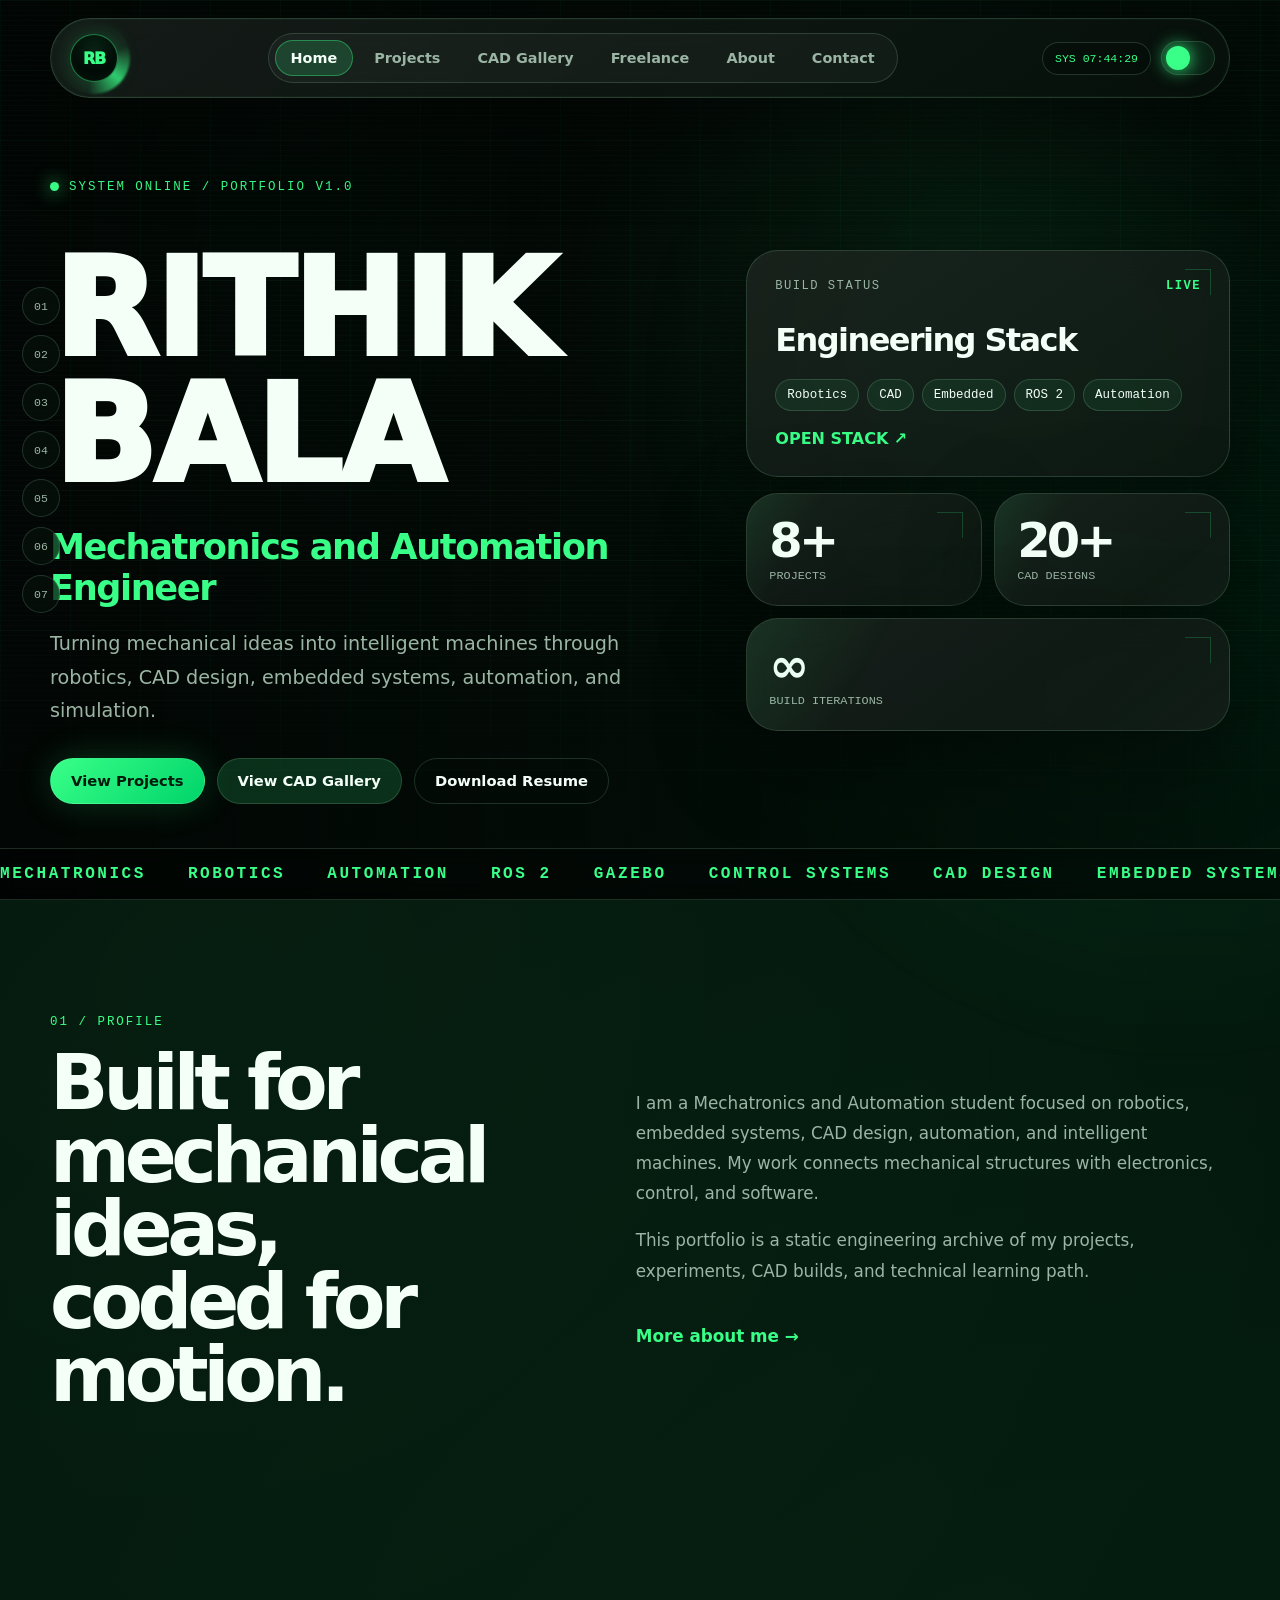
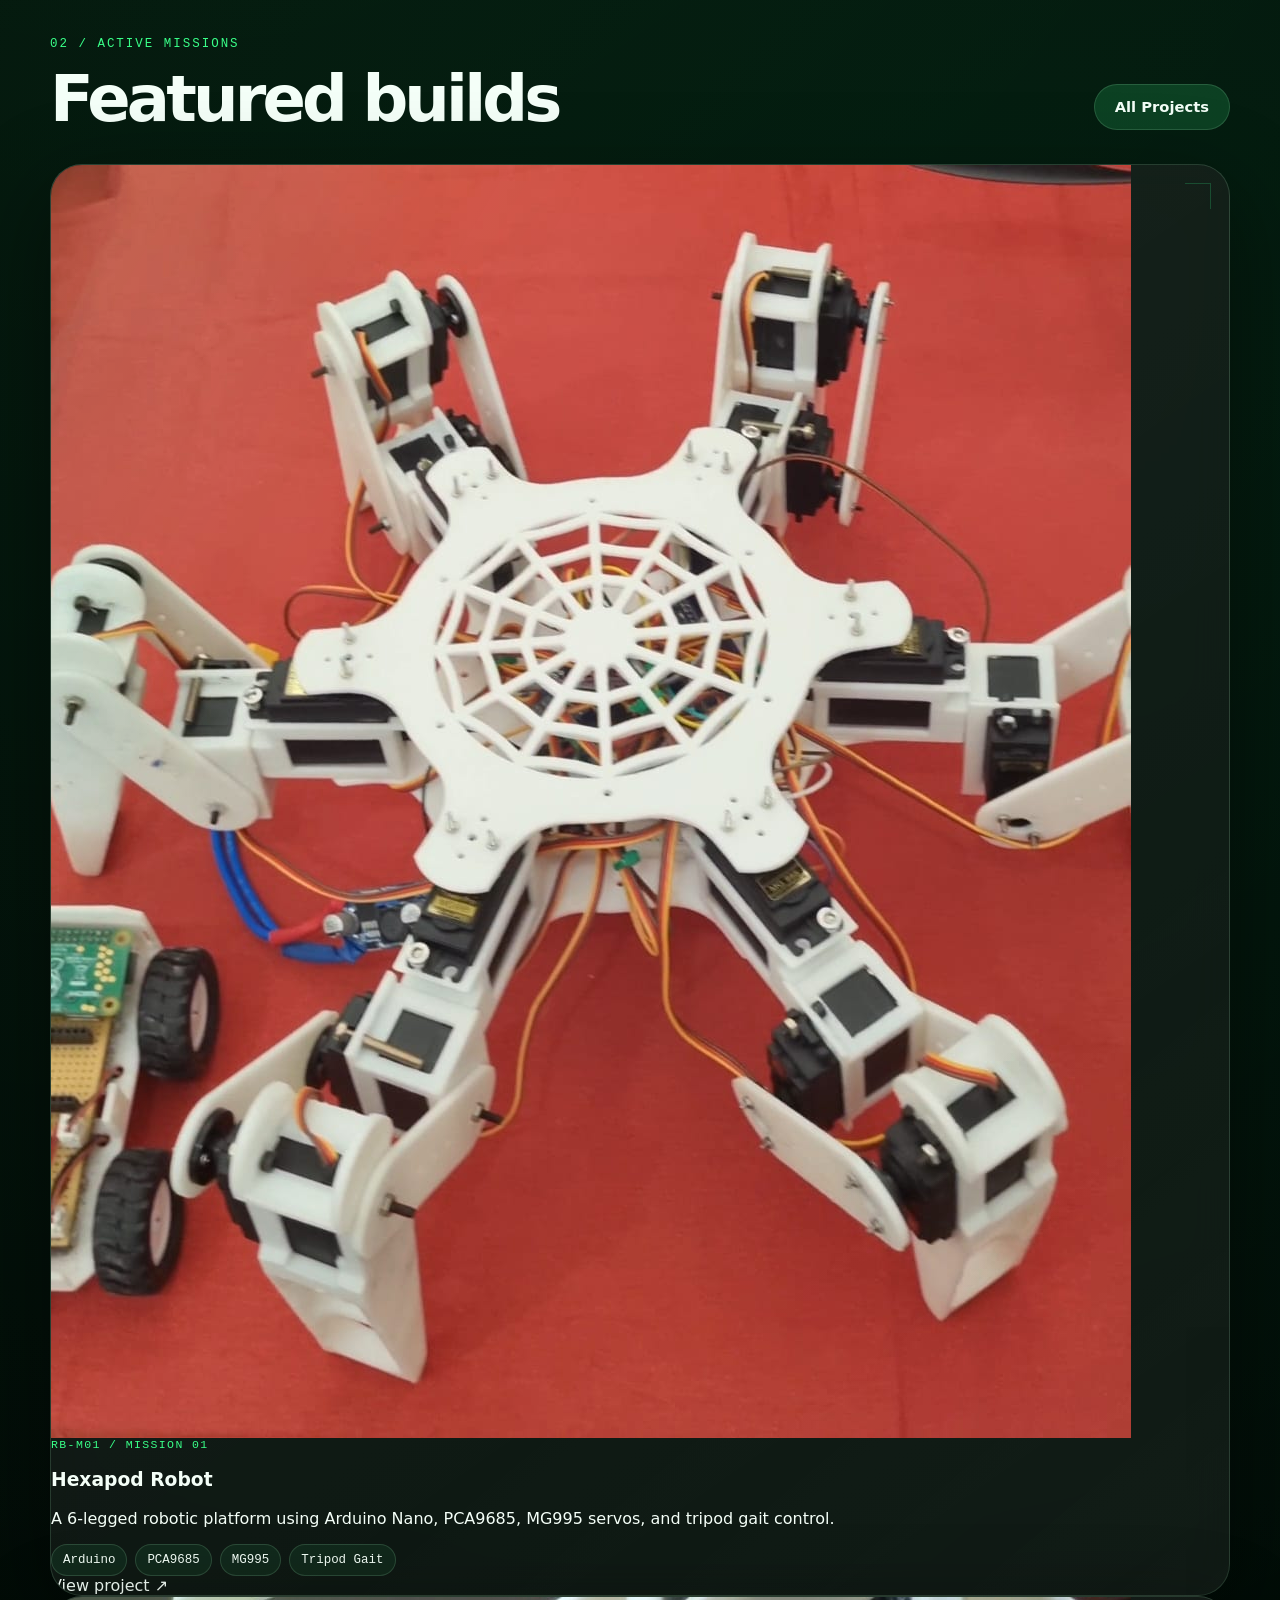
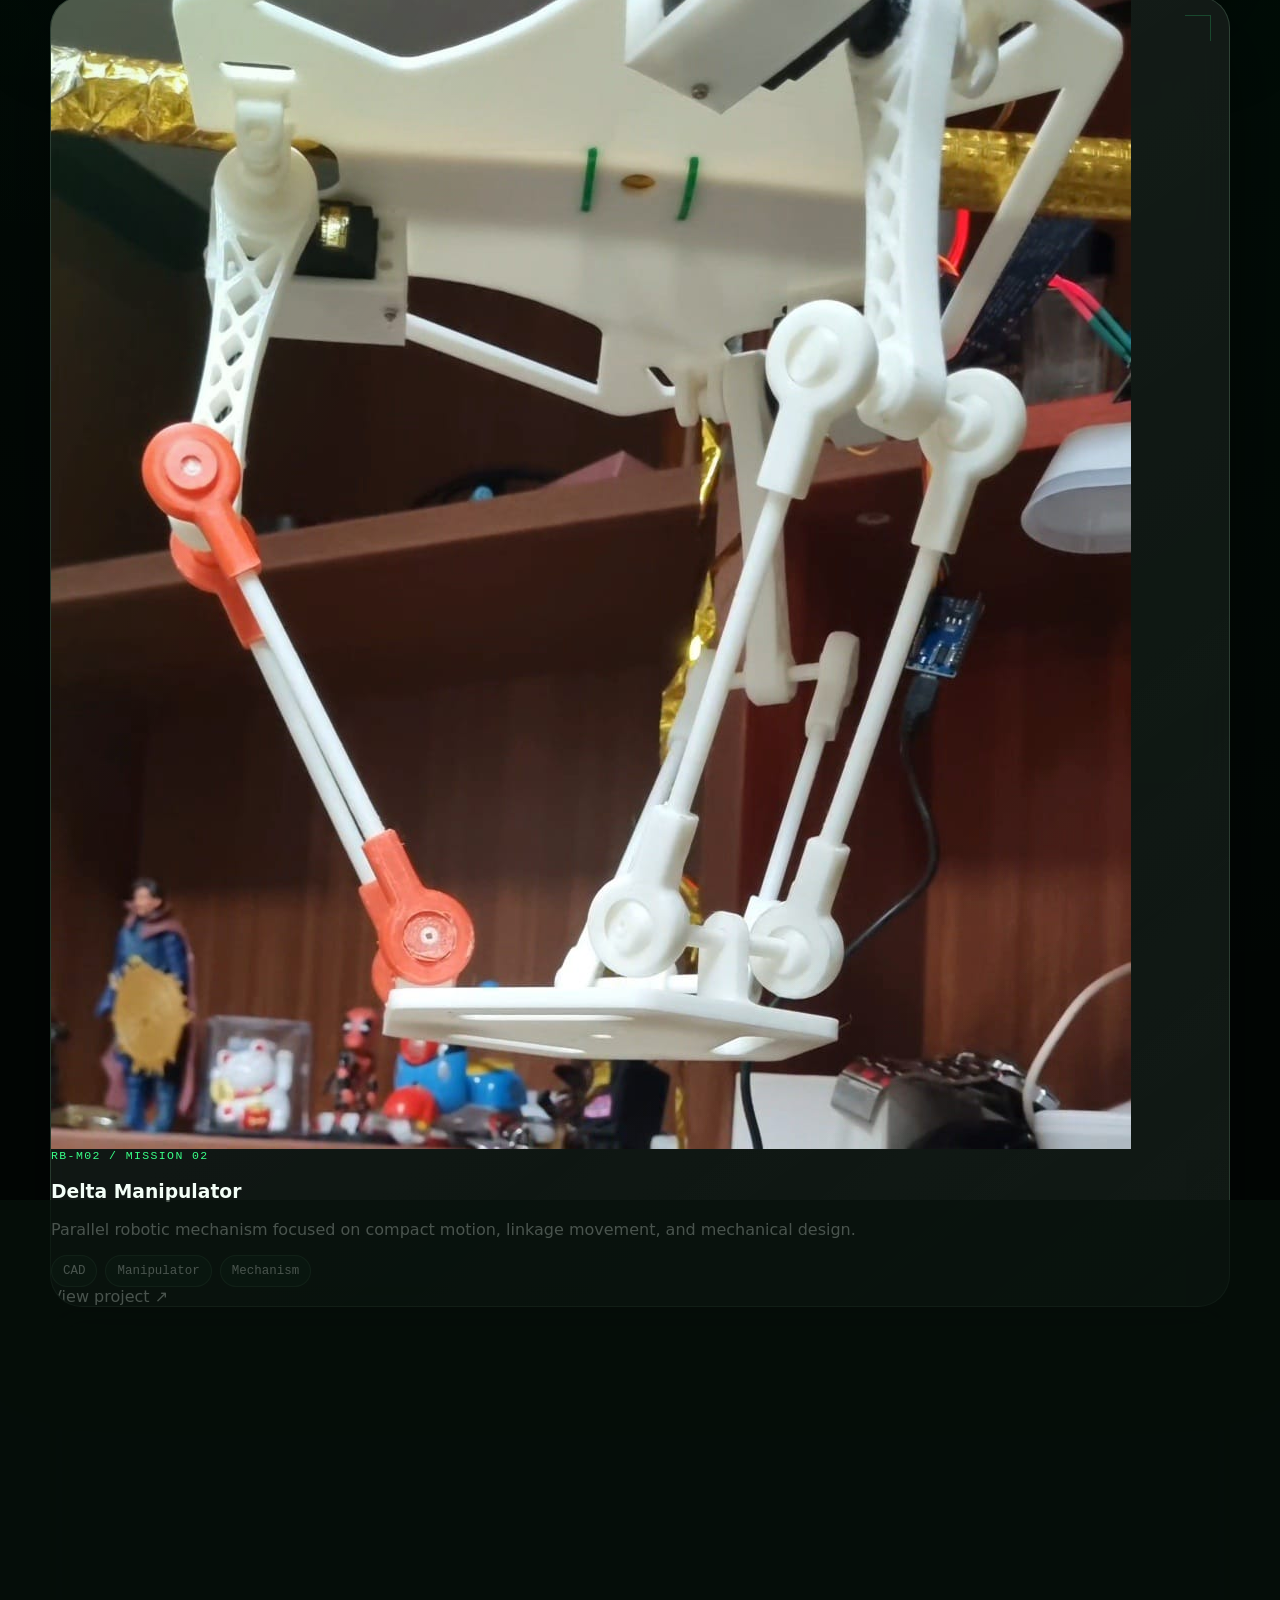
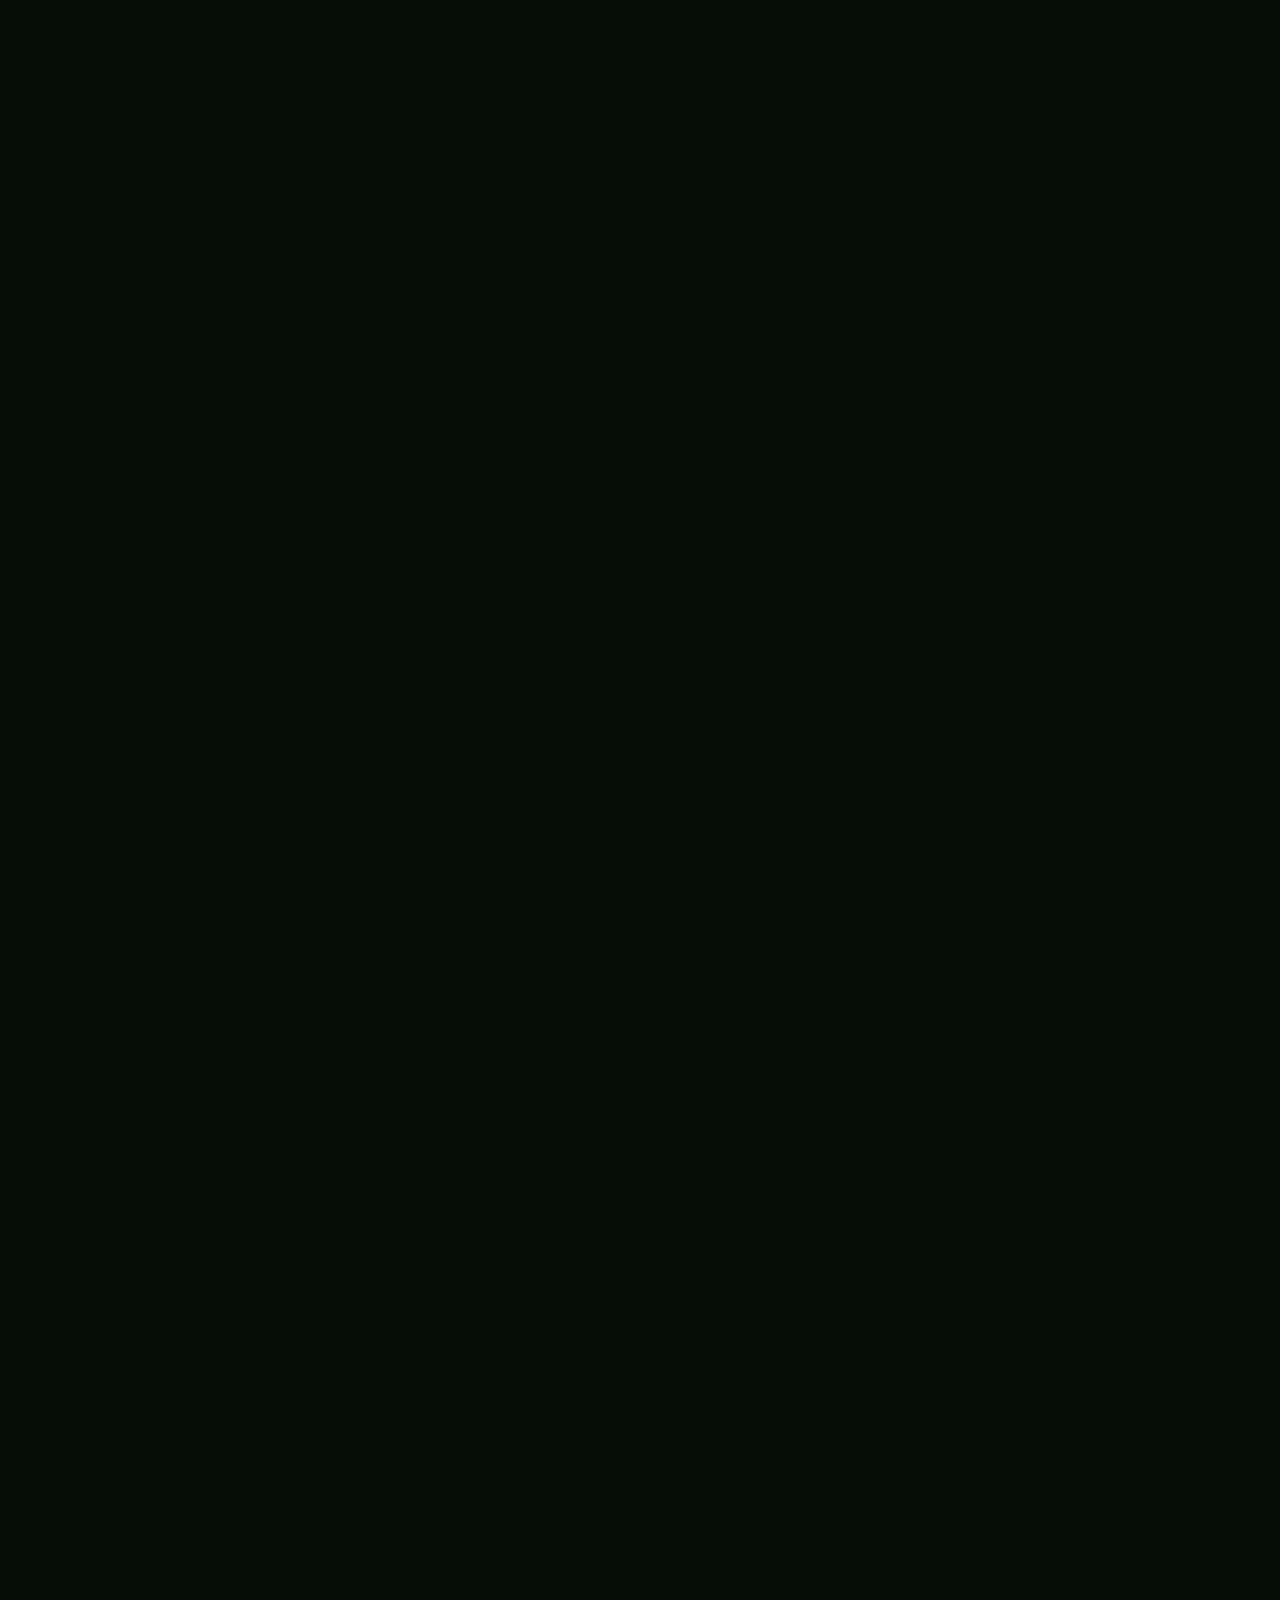
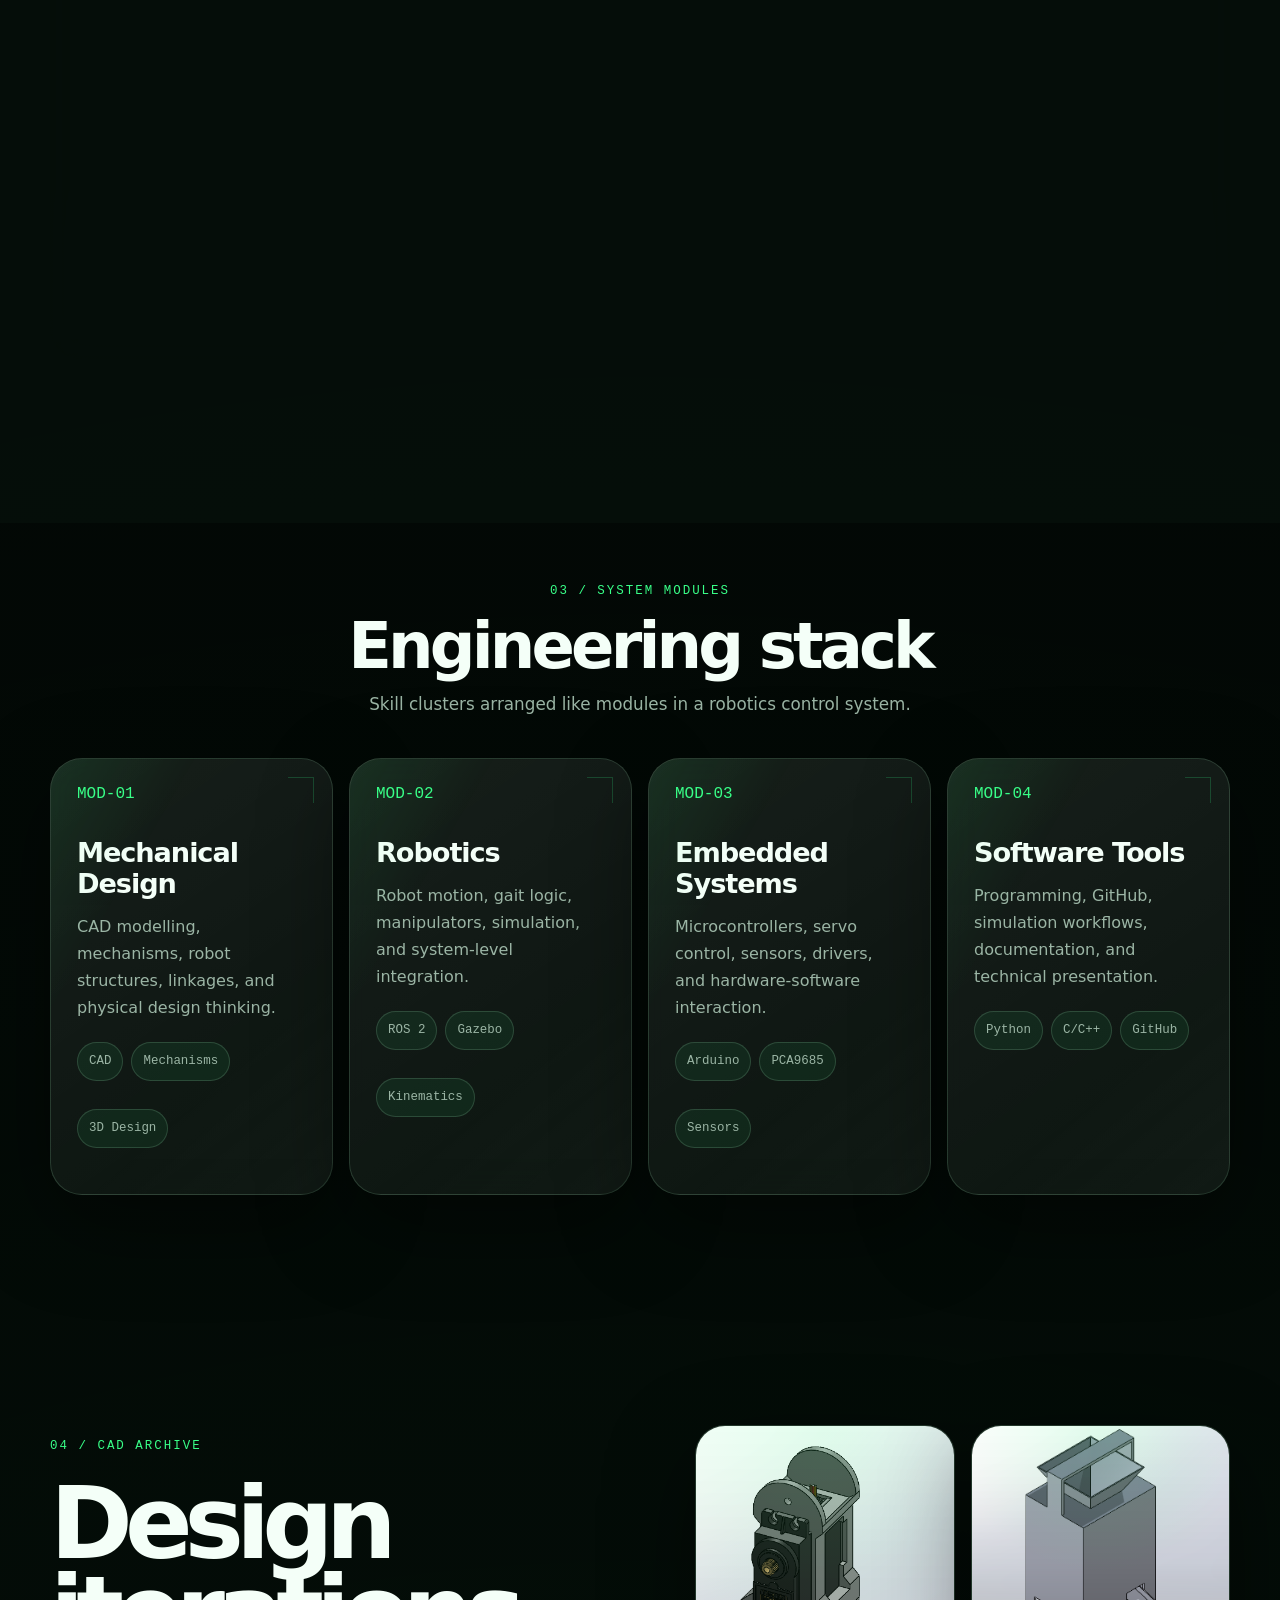
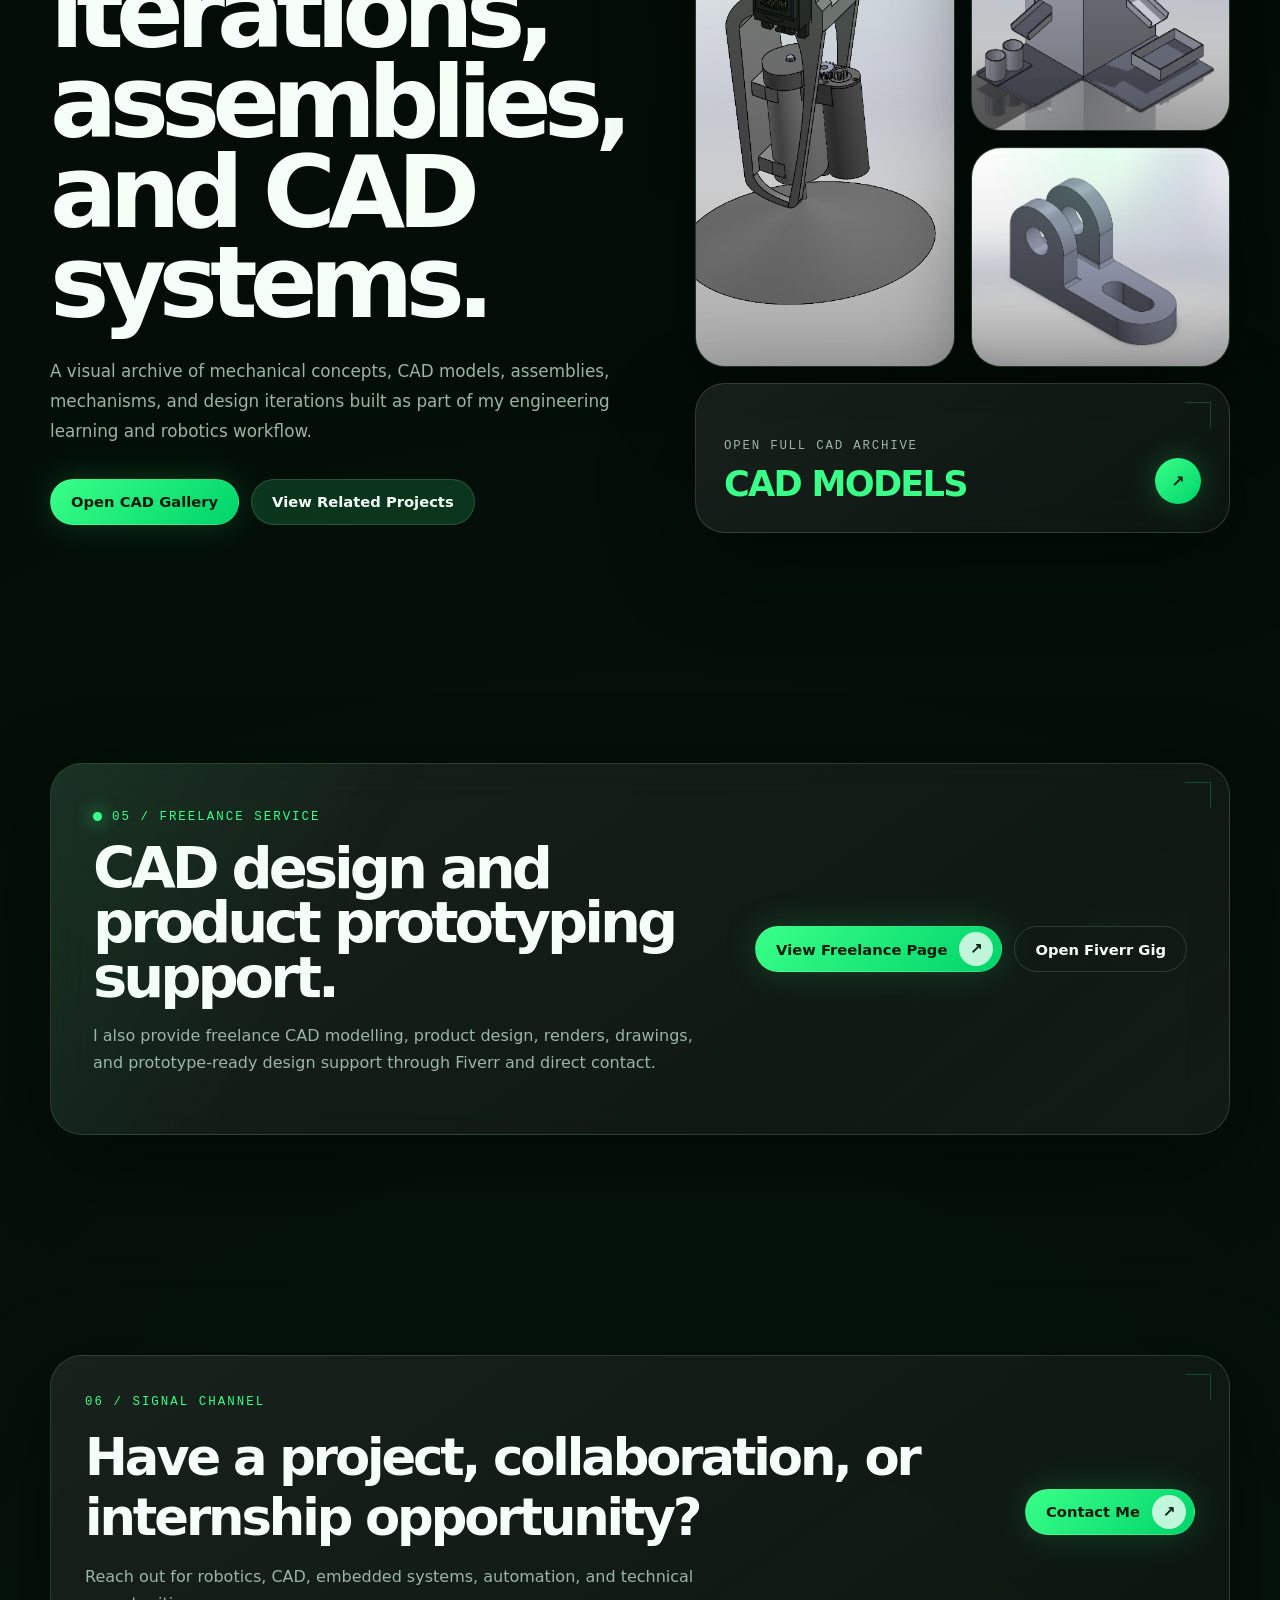
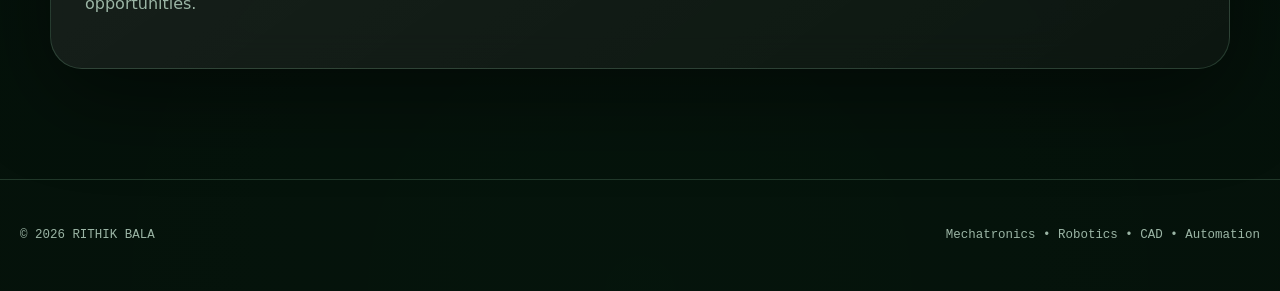
==== commit 978bddea: "Update print statement from 'Hello' to 'Goodbye'" ====
--- a/index.html
+++ b/index.html
@@ -4,7 +4,7 @@
   <meta charset="UTF-8" />
   <meta name="viewport" content="width=device-width, initial-scale=1.0" />
 
-  <title>RITHIK BALA | Engineering Archive</title>
+  <title>RITHIK BALA | Portfolio </title>
 
   <meta
     name="description"
@@ -163,13 +163,13 @@
 
           <div class="stats-grid">
             <div class="stat-card glass-card">
-              <strong data-count="7">0</strong>
+              <strong >8+</strong>
               <span>PROJECTS</span>
             </div>
 
             <div class="stat-card glass-card">
-              <strong data-count="28">0</strong>
-              <span>CAD MODULES</span>
+              <strong >20+</strong>
+              <span>CAD DESIGNS</span>
             </div>
 
             <div class="stat-card glass-card stat-wide">
@@ -200,7 +200,7 @@
     <section id="operator-profile" class="home-about-preview page-section section">
       <div class="container split-preview">
         <div class="preview-heading reveal">
-          <p class="eyebrow">01 / OPERATOR PROFILE</p>
+          <p class="eyebrow">01 / PROFILE</p>
 
           <h2>
             Built for mechanical ideas,<br />
@@ -227,69 +227,117 @@
     </section>
 
     <!-- ================= FEATURED BUILDS ================= -->
-    <section id="active-missions" class="home-featured page-section section">
-      <div class="container">
-        <div class="section-top reveal">
-          <div>
-            <p class="eyebrow">02 / ACTIVE MISSIONS</p>
-            <h2>Featured builds</h2>
-          </div>
-
-          <a href="projects.html" class="btn btn-secondary">All Projects</a>
-        </div>
-
-        <div class="mission-grid">
-          <article class="mission-card mission-large glass-card reveal">
-            <p class="mission-code">RB-M01 / MISSION 01</p>
-
-            <h3>Hexapod Robot</h3>
-
-            <p>
-              A 6-legged robotic platform using Arduino Nano, PCA9685,
-              MG995 servos, and tripod gait control.
-            </p>
-
-            <div class="mini-tags">
-              <span>Arduino</span>
-              <span>Servo Control</span>
-              <span>Gait</span>
-            </div>
-          </article>
-
-          <article class="mission-card glass-card reveal">
-            <p class="mission-code">RB-M02 / MISSION 02</p>
-
-            <h3>Delta Manipulator</h3>
-
-            <p>
-              Parallel robotic mechanism focused on compact motion and
-              mechanical design.
-            </p>
-
-            <div class="mini-tags">
-              <span>CAD</span>
-              <span>Manipulator</span>
-            </div>
-          </article>
-
-          <article class="mission-card glass-card reveal">
-            <p class="mission-code">RB-M03 / MISSION 03</p>
-
-            <h3>Digital Twin</h3>
-
-            <p>
-              Digital twin direction for simulation and virtual testing of
-              robotic motion.
-            </p>
-
-            <div class="mini-tags">
-              <span>Simulation</span>
-              <span>Robotics</span>
-            </div>
-          </article>
-        </div>
-      </div>
-    </section>
+<section id="active-missions" class="home-featured page-section section">
+  <div class="container">
+    <div class="section-top reveal">
+      <div>
+        <p class="eyebrow">02 / ACTIVE MISSIONS</p>
+        <h2>Featured builds</h2>
+      </div>
+
+      <a href="projects.html" class="btn btn-secondary">All Projects</a>
+    </div>
+
+    <div class="featured-project-grid">
+      <!-- HEXAPOD -->
+      <article class="featured-project-card featured-project-large glass-card reveal">
+        <div class="featured-project-image">
+          <img
+            src="assets/images/hexapod.jpeg"
+            alt="Hexapod robot prototype"
+          />
+          <div class="featured-project-overlay"></div>
+        </div>
+
+        <div class="featured-project-content">
+          <p class="mission-code">RB-M01 / MISSION 01</p>
+
+          <h3>Hexapod Robot</h3>
+
+          <p>
+            A 6-legged robotic platform using Arduino Nano, PCA9685,
+            MG995 servos, and tripod gait control.
+          </p>
+
+          <div class="mini-tags">
+            <span>Arduino</span>
+            <span>PCA9685</span>
+            <span>MG995</span>
+            <span>Tripod Gait</span>
+          </div>
+
+          <a href="projects.html" class="project-card-link">
+            View project ↗
+          </a>
+        </div>
+      </article>
+
+      <!-- DELTA MANIPULATOR -->
+      <article class="featured-project-card glass-card reveal">
+        <div class="featured-project-image">
+          <img
+            src="assets/images/delta-manipulator.jpeg"
+            alt="Delta manipulator prototype"
+          />
+          <div class="featured-project-overlay"></div>
+        </div>
+
+        <div class="featured-project-content">
+          <p class="mission-code">RB-M02 / MISSION 02</p>
+
+          <h3>Delta Manipulator</h3>
+
+          <p>
+            Parallel robotic mechanism focused on compact motion,
+            linkage movement, and mechanical design.
+          </p>
+
+          <div class="mini-tags">
+            <span>CAD</span>
+            <span>Manipulator</span>
+            <span>Mechanism</span>
+          </div>
+
+          <a href="projects.html" class="project-card-link">
+            View project ↗
+          </a>
+        </div>
+      </article>
+
+      <!-- NON CONTACT TACHOMETER -->
+      <article class="featured-project-card glass-card reveal">
+        <div class="featured-project-image">
+          <img
+            src="assets/images/non-contact-tachometer.jpg"
+            alt="Non-contact tachometer circuit"
+          />
+          <div class="featured-project-overlay"></div>
+        </div>
+
+        <div class="featured-project-content">
+          <p class="mission-code">RB-M03 / MISSION 03</p>
+
+          <h3>Non-Contact Tachometer</h3>
+
+          <p>
+            Sensor-based RPM measurement system built with display logic,
+            electronic components, and embedded circuit design.
+          </p>
+
+          <div class="mini-tags">
+            <span>Embedded</span>
+            <span>Sensor</span>
+            <span>Display</span>
+          </div>
+
+          <a href="projects.html" class="project-card-link">
+            View project ↗
+          </a>
+        </div>
+      </article>
+    </div>
+  </div>
+</section>
 
     <!-- ================= ENGINEERING STACK ================= -->
     <section id="system-modules" class="home-stack page-section section">
@@ -430,7 +478,7 @@
           <a href="cad-gallery.html" class="cad-archive-link glass-card">
             <div>
               <span>OPEN FULL CAD ARCHIVE</span>
-              <strong>28 Models</strong>
+              <strong>CAD MODELS</strong>
             </div>
 
             <b>↗</b>
